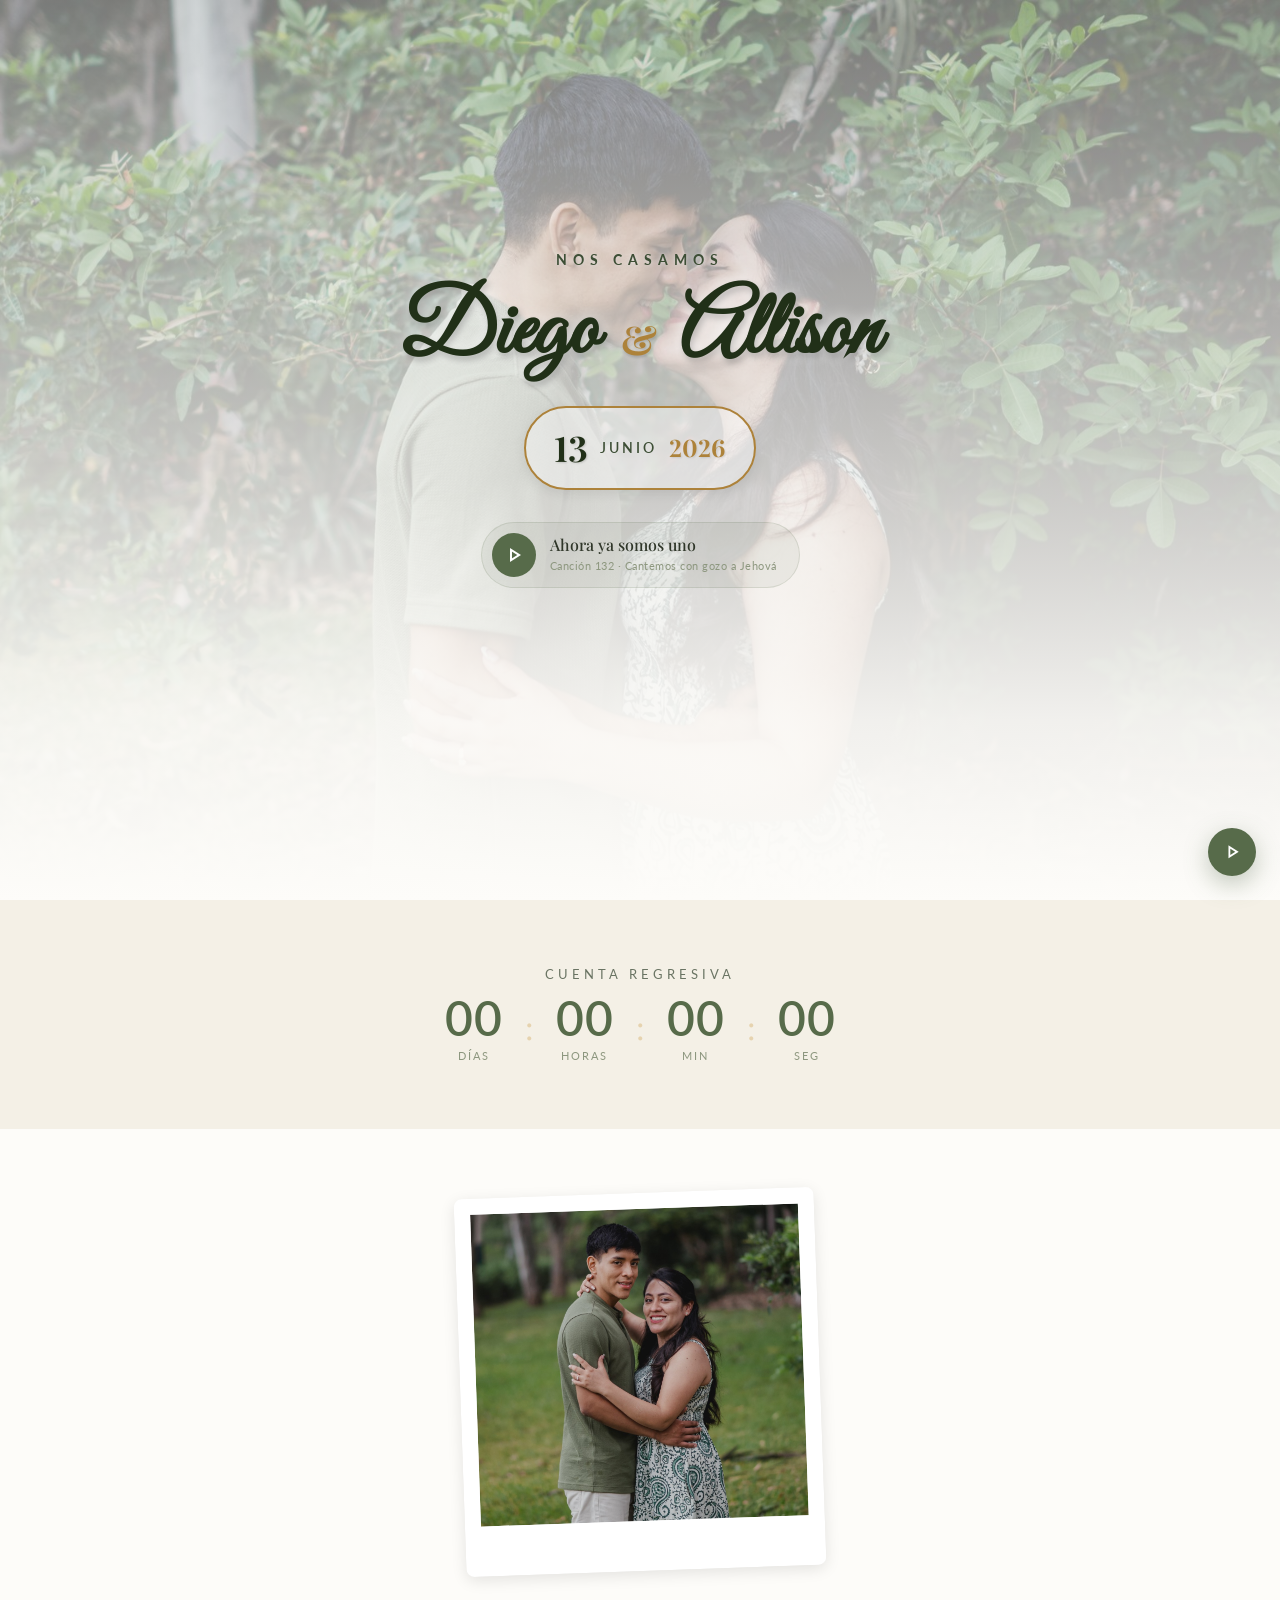
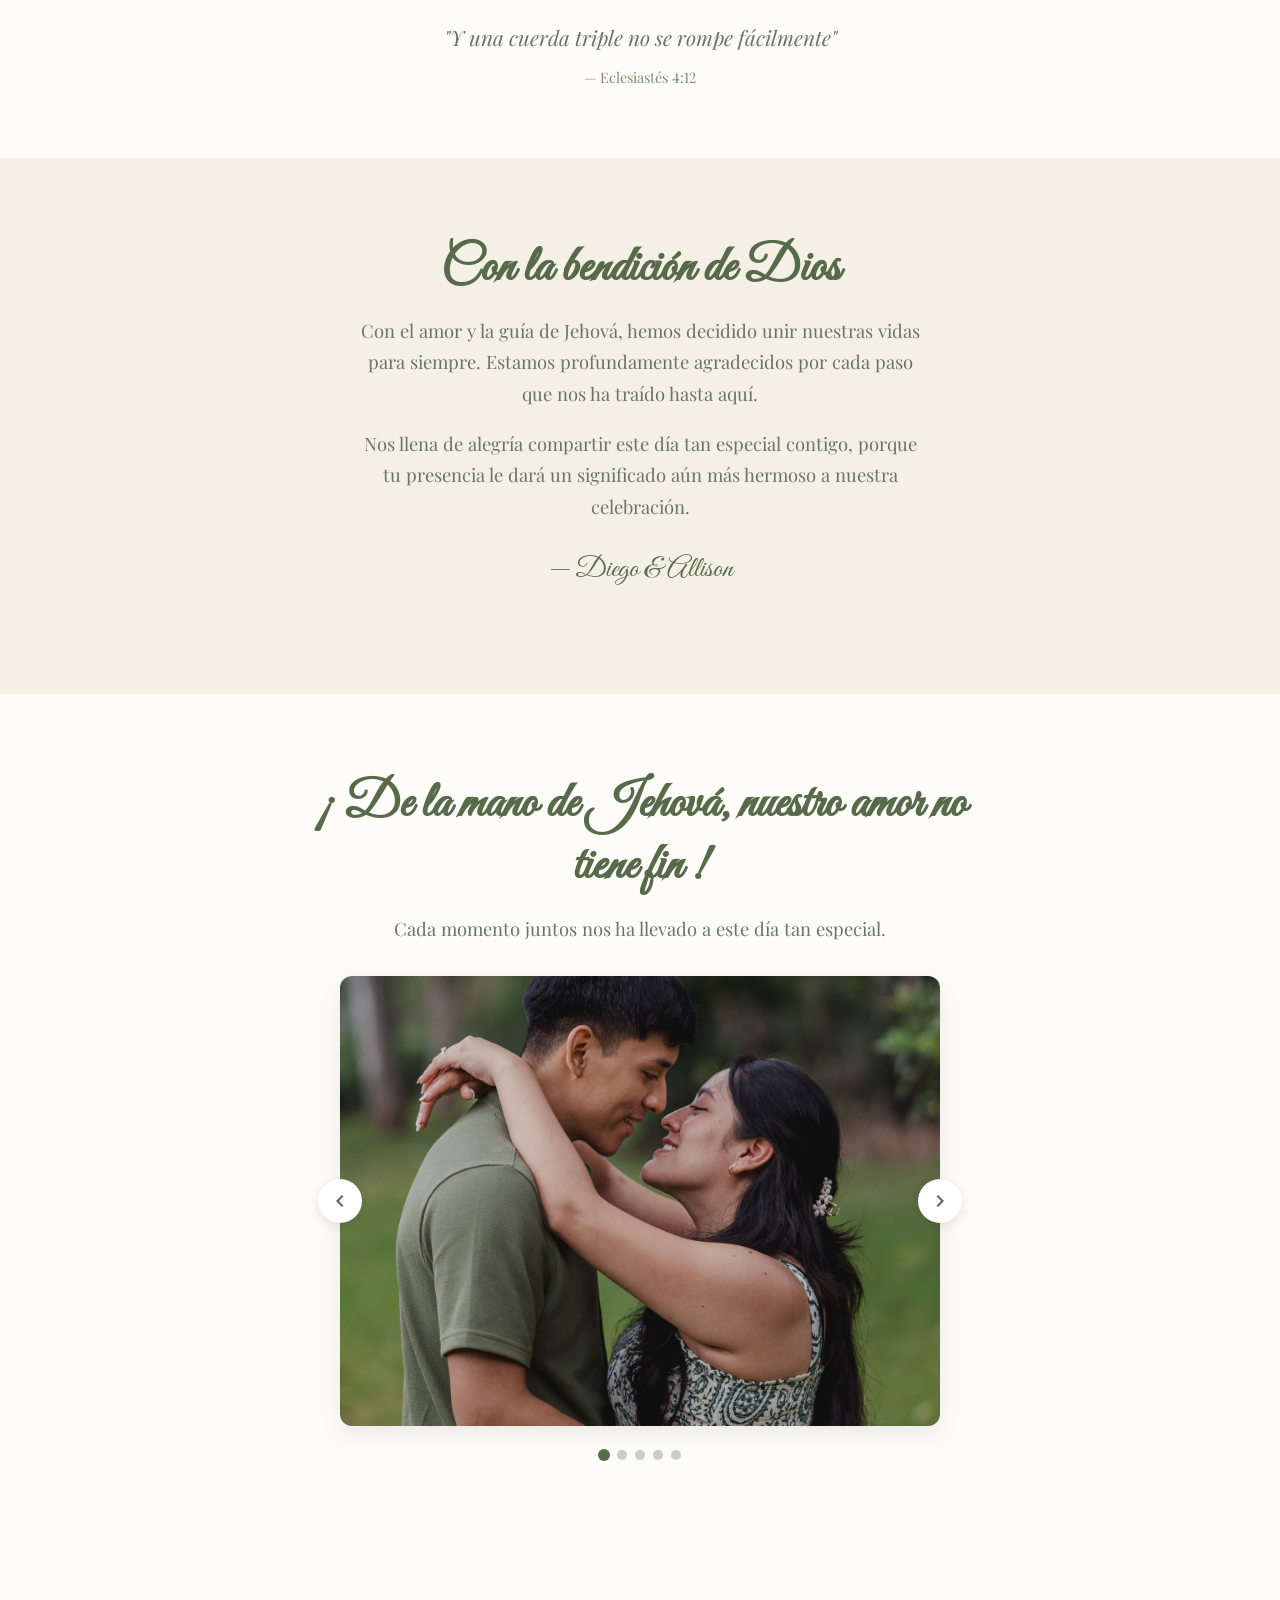
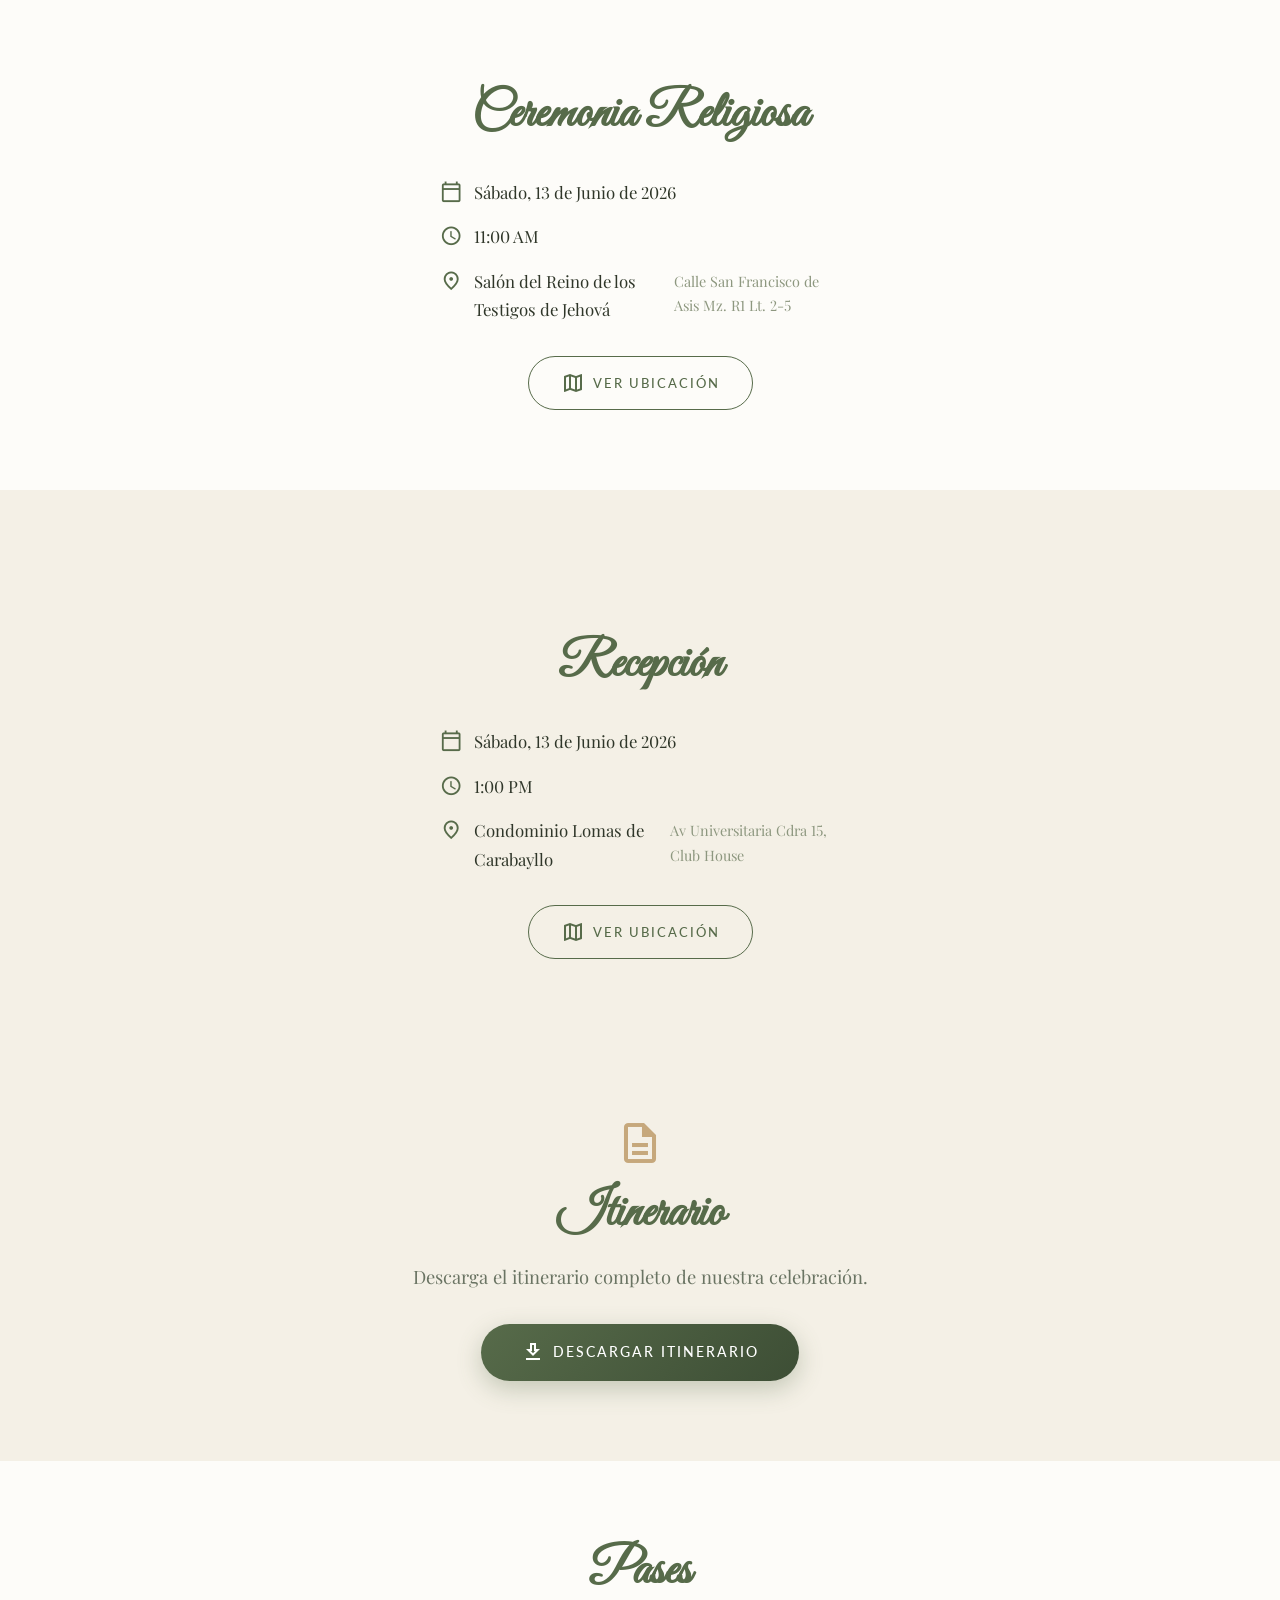
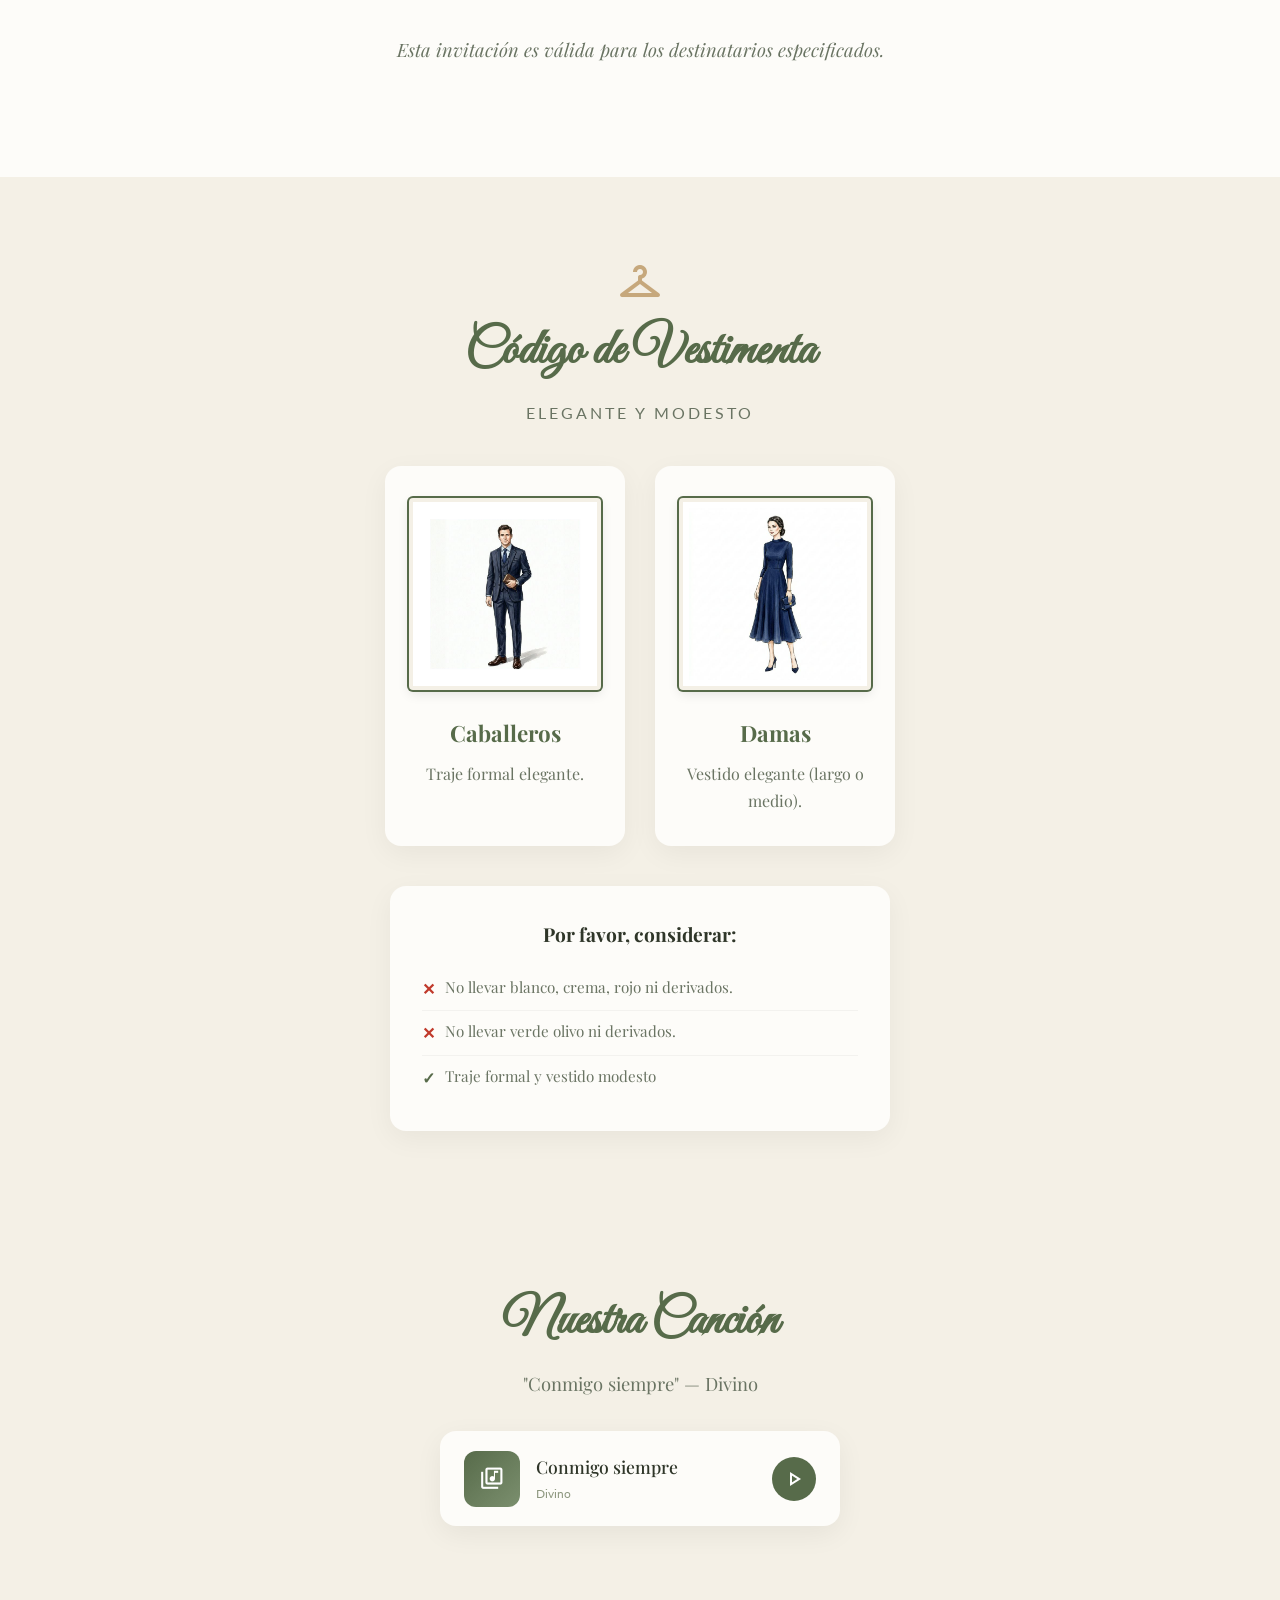
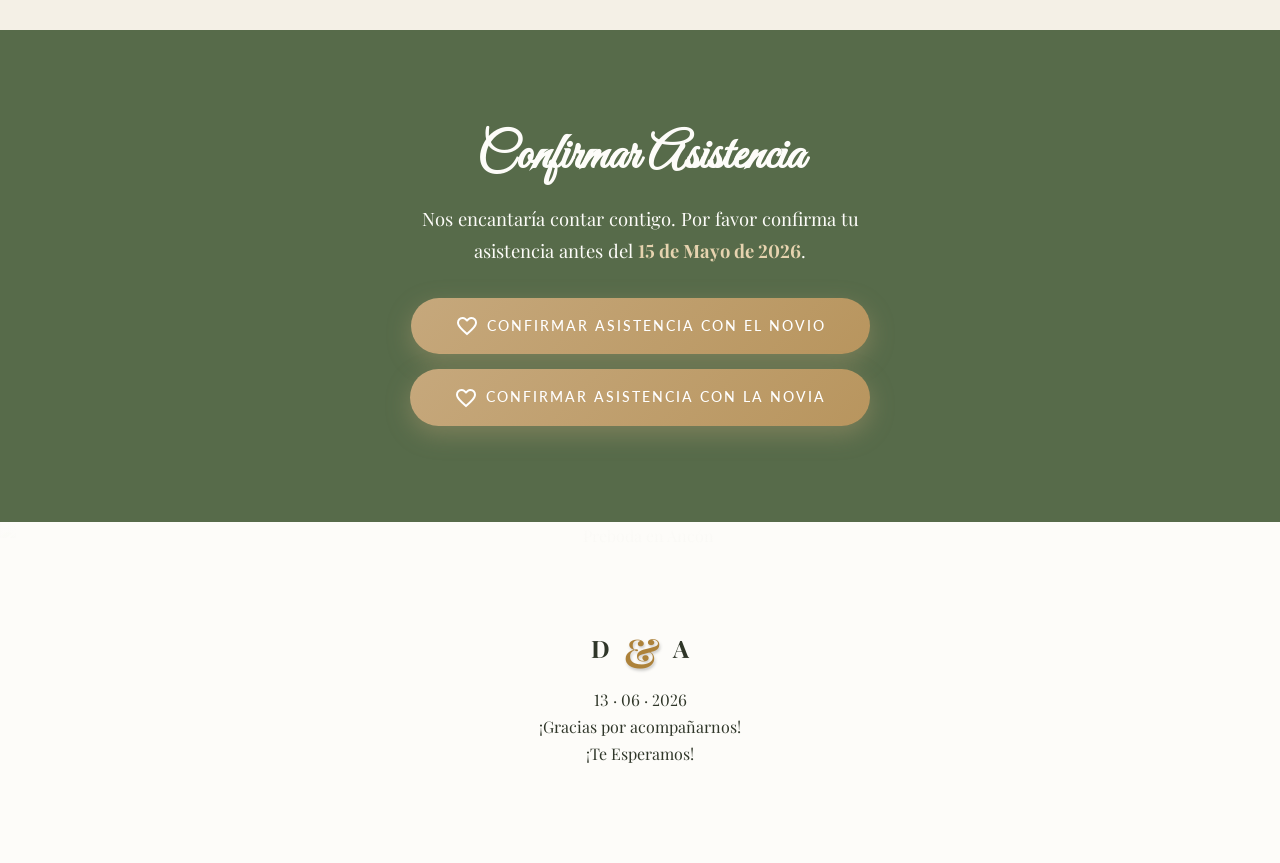
==== index.html @ 4cf60cb0 "Se corrige errores en el carrusel y en las fuentes" ====
<!DOCTYPE html>
<html lang="es">
<head>
    <meta charset="UTF-8">
    <meta name="viewport" content="width=device-width, initial-scale=1.0">
    <title>Diego & Allison — Nuestra Boda</title>
    <meta name="description" content="Te invitamos a celebrar nuestra boda — 13 de Junio de 2026">

    <!-- Google Fonts -->
    <link rel="preconnect" href="https://fonts.googleapis.com">
    <link rel="preconnect" href="https://fonts.gstatic.com" crossorigin>
    <link href="https://fonts.googleapis.com/css2?family=Cormorant+Garamond:ital,wght@0,300;0,400;0,500;0,600;1,400;1,500&family=Great+Vibes&family=Lato:wght@300;400;700&family=Montserrat:wght@300;400;500;600&family=Playfair+Display:ital,wght@0,400;0,700;1,400&display=swap" rel="stylesheet">
    <!-- Material Icons -->
    <link href="https://fonts.googleapis.com/icon?family=Material+Icons+Outlined" rel="stylesheet">

    <link rel="stylesheet" href="css/styles.css">
</head>
<body>

    <!-- Audio elements -->
    <audio id="hero-audio" loop preload="auto">
        <source src="assets/audio/cancion_jw.mp3" type="audio/mpeg">
    </audio>
    <audio id="our-song-audio" loop preload="auto">
        <source src="assets/audio/conmigo_siempre.mp3" type="audio/mpeg">
    </audio>

    <!-- Floating audio FAB (mobile-friendly fallback) -->
    <div id="audio-player" class="audio-fab" title="Reproducir canción">
        <span class="material-icons-outlined audio-icon" id="audio-icon">play_arrow</span>
    </div>

    <!-- ============================================
         HERO SECTION
         ============================================ -->
    <section id="hero" class="hero-section">
        <!-- Pre-wedding photo background -->
        <div class="hero-bg">
            <picture>
                <source media="(min-width: 1024px)" srcset="assets/images/laptop/foto-17.jpg">
                <source media="(min-width: 768px)" srcset="assets/images/tablet/foto-17.jpg">
                <img src="assets/images/mobile/foto-17.jpg" alt="Nos casamos - Portada" class="hero-bg-img">
            </picture>
            <div class="hero-bg-overlay"></div>
        </div>

        <div class="hero-content fade-in">
            <p class="pre-title">Nos casamos</p>
            <h1 class="couple-names">Diego <span class="amp">&amp;</span> Allison</h1>
            <div class="date-badge">
                <span class="day">13</span>
                <span class="month">Junio</span>
                <span class="year">2026</span>
            </div>

            <!-- Inline audio player in hero -->
            <div class="hero-audio-player fade-in">
                <button id="hero-play-btn" class="hero-play-btn" title="Reproducir canción">
                    <span class="material-icons-outlined" id="hero-play-icon">play_arrow</span>
                </button>
                <div class="hero-audio-info">
                    <p class="hero-audio-title">Ahora ya somos uno</p>
                    <p class="hero-audio-sub">Canción 132 · Cantemos con gozo a Jehová</p>
                </div>
            </div>
        </div>

        <div class="scroll-indicator fade-in">
            <span class="material-icons-outlined">expand_more</span>
        </div>
    </section>

    <!-- ============================================
         COUNTDOWN
         ============================================ -->
    <section id="timer" class="timer-section">
        <div class="container fade-in">
            <p class="section-subtitle">Cuenta regresiva</p>
            <div class="countdown-container">
                <div class="countdown-item">
                    <span id="days" class="time-value">00</span>
                    <span class="time-label">Días</span>
                </div>
                <div class="countdown-sep">:</div>
                <div class="countdown-item">
                    <span id="hours" class="time-value">00</span>
                    <span class="time-label">Horas</span>
                </div>
                <div class="countdown-sep">:</div>
                <div class="countdown-item">
                    <span id="minutes" class="time-value">00</span>
                    <span class="time-label">Min</span>
                </div>
                <div class="countdown-sep">:</div>
                <div class="countdown-item">
                    <span id="seconds" class="time-value">00</span>
                    <span class="time-label">Seg</span>
                </div>
            </div>
        </div>
    </section>

    <!-- ============================================
         COUPLE PHOTO COLLAGE / CUTOUT
         ============================================ -->
    <section id="couple" class="couple-section">
        <div class="container fade-in">
            <div class="couple-collage">
                <!-- Imagen principal responsiva con foto-37.jpg -->
                <picture>
                    <source media="(min-width: 1024px)" srcset="assets/images/laptop/foto-37.jpg">
                    <source media="(min-width: 768px)" srcset="assets/images/tablet/foto-37.jpg">
                    <img src="assets/images/mobile/foto-37.jpg" alt="Diego y Allison" class="couple-styled-img" style="width: 100%; height: auto; border-radius: 8px; box-shadow: 0 4px 15px rgba(0,0,0,0.1);">
                </picture>
            </div>
            <p class="couple-quote">"Y una cuerda triple no se rompe fácilmente"<br><small>— Eclesiastés 4:12</small></p>
        </div>
    </section>

    <!-- ============================================
         CON LA BENDICIÓN DE DIOS
         ============================================ -->
    <section id="blessing" class="blessing-section">
        <div class="container fade-in">
            <h2 class="section-title script-font">Con la bendición de Dios</h2>
            <div class="blessing-text">
                <p>
                    Con el amor y la guía de Jehová, hemos decidido unir nuestras vidas para siempre.
                    Estamos profundamente agradecidos por cada paso que nos ha traído hasta aquí.
                </p>
                <p>
                    Nos llena de alegría compartir este día tan especial contigo, porque tu presencia
                    le dará un significado aún más hermoso a nuestra celebración.
                </p>
                <p class="signature">— Diego & Allison</p>
            </div>
        </div>
    </section>

    <!-- ============================================
         GALERÍA DE FOTOS (CARRUSEL)
         ============================================ -->
    <section id="gallery" class="gallery-section">
        <div class="container">
            <h2 class="section-title script-font fade-in">¡ De la mano de Jehová, nuestro amor no tiene fin !</h2>
            <p class="section-text fade-in">Cada momento juntos nos ha llevado a este día tan especial.</p>
            
            <div class="carousel-wrapper fade-in">
                <button class="carousel-btn prev-btn" id="carousel-prev" title="Anterior">
                    <span class="material-icons-outlined">chevron_left</span>
                </button>
                
                <div class="carousel-viewport">
                    <div class="carousel-track" id="gallery-track">
                        <!-- Las fotos reales de preboda se colocarán aquí -->
                        <div class="carousel-slide current">
                            <picture>
                                <source media="(min-width: 1024px)" srcset="assets/images/laptop/foto-31.jpg">
                                <source media="(min-width: 768px)" srcset="assets/images/tablet/foto-31.jpg">
                                <img src="assets/images/mobile/foto-31.jpg" alt="Preboda 1" class="carousel-img">
                            </picture>
                        </div>
                        <div class="carousel-slide">
                            <picture>
                                <source media="(min-width: 1024px)" srcset="assets/images/laptop/foto-57.jpg">
                                <source media="(min-width: 768px)" srcset="assets/images/tablet/foto-57.jpg">
                                <img src="assets/images/mobile/foto-57.jpg" alt="Preboda 2" class="carousel-img">
                            </picture>
                        </div>
                        <div class="carousel-slide">
                            <picture>
                                <source media="(min-width: 1024px)" srcset="assets/images/laptop/foto-15.jpg">
                                <source media="(min-width: 768px)" srcset="assets/images/tablet/foto-15.jpg">
                                <img src="assets/images/mobile/foto-15.jpg" alt="Preboda 3" class="carousel-img">
                            </picture>
                        </div>
                         <div class="carousel-slide">
                            <picture>
                                <source media="(min-width: 1024px)" srcset="assets/images/laptop/foto-39.jpg">
                                <source media="(min-width: 768px)" srcset="assets/images/tablet/foto-39.jpg">
                                <img src="assets/images/mobile/foto-39.jpg" alt="Preboda 4" class="carousel-img">
                            </picture>
                        </div>
                        <div class="carousel-slide">
                            <picture>
                                <source media="(min-width: 1024px)" srcset="assets/images/laptop/foto-23.jpg">
                                <source media="(min-width: 768px)" srcset="assets/images/tablet/foto-23.jpg">
                                <img src="assets/images/mobile/foto-23.jpg" alt="Preboda 5" class="carousel-img">
                            </picture>
                        </div>
                    </div>
                </div>

                <button class="carousel-btn next-btn" id="carousel-next" title="Siguiente">
                    <span class="material-icons-outlined">chevron_right</span>
                </button>
            </div>
            
            <div class="carousel-indicators" id="carousel-indicators"></div>
        </div>
    </section>

    <!-- ============================================
         CEREMONIA RELIGIOSA
         ============================================ -->
    <section id="ceremony" class="event-section">
        <div class="container fade-in">
            <span class="material-icons-outlined event-icon">diamond</span>
            <h2 class="section-title script-font">Ceremonia Religiosa</h2>
            <div class="event-details-block">
                <div class="event-detail">
                    <span class="material-icons-outlined">calendar_today</span>
                    <p>Sábado, 13 de Junio de 2026</p>
                </div>
                <div class="event-detail">
                    <span class="material-icons-outlined">schedule</span>
                    <p>11:00 AM</p>
                </div>
                <div class="event-detail">
                    <span class="material-icons-outlined">place</span>
                    <p>Salón del Reino de los Testigos de Jehová</p>
                    <p class="sub-detail">Calle San Francisco de Asis Mz. R1 Lt. 2-5</p>
                </div>
            </div>
            <a href="https://maps.app.goo.gl/nxzBDpXD9XLeD5217" target="_blank" class="btn btn-outline">
                <span class="material-icons-outlined">map</span> Ver ubicación
            </a>
        </div>
    </section>

    <!-- ============================================
         RECEPCIÓN
         ============================================ -->
    <section id="reception" class="event-section alt-bg">
        <div class="container fade-in">
            <span class="material-icons-outlined event-icon">celebration</span>
            <h2 class="section-title script-font">Recepción</h2>
            <div class="event-details-block">
                <div class="event-detail">
                    <span class="material-icons-outlined">calendar_today</span>
                    <p>Sábado, 13 de Junio de 2026</p>
                </div>
                <div class="event-detail">
                    <span class="material-icons-outlined">schedule</span>
                    <p>1:00 PM</p>
                </div>
                <div class="event-detail">
                    <span class="material-icons-outlined">place</span>
                    <p>Condominio Lomas de Carabayllo</p>
                    <p class="sub-detail">Av Universitaria Cdra 15, Club House</p>
                </div>
            </div>
            <a href="https://maps.app.goo.gl/itmpKjtSQ4PJQYcu7" target="_blank" class="btn btn-outline">
                <span class="material-icons-outlined">map</span> Ver ubicación
            </a>
        </div>
    </section>

    <!-- ============================================
         ITINERARIO (Download Button)
         ============================================ -->
    <section id="itinerary" class="itinerary-section">
        <div class="container fade-in">
            <span class="material-icons-outlined event-icon">description</span>
            <h2 class="section-title script-font">Itinerario</h2>
            <p class="section-text">Descarga el itinerario completo de nuestra celebración.</p>
            <a href="assets/itinerario.pdf" download class="btn btn-download">
                <span class="material-icons-outlined">download</span> Descargar Itinerario
            </a>
        </div>
    </section>

    <!-- ============================================
         PASES (Cargados dinámicamente)
         ============================================ -->
    <section id="passes" class="passes-section">
        <div class="container fade-in">
            <h2 class="section-title script-font">Pases</h2>
            
            <div id="passes-content" style="display: none;">
                <p class="section-text guest-names-text" id="guest-names">Nuestros Invitados</p>
                <p class="section-text">Hemos reservado para ustedes:</p>
                
                <div class="passes-grid">
                    <div class="pass-card">
                        <div class="passes-badge">
                            <span class="passes-number" id="guest-count">1</span>
                        </div>
                        <p class="passes-note">Pases Personales</p>
                    </div>
                    <div class="pass-card" id="table-card">
                        <div class="passes-badge table-badge">
                            <span class="passes-number" id="guest-table">-</span>
                        </div>
                        <p class="passes-note">Mesa</p>
                    </div>
                </div>
            </div>
            
            <!-- Loading and Error States -->
            <div id="passes-loading" class="passes-status-msg">Cargando información de tu invitación...</div>
            <div id="passes-error" class="passes-status-msg" style="display: none;">No se pudo encontrar tu invitación. Por favor, verifica el enlace.</div>
            <div id="passes-empty" class="passes-status-msg" style="display: none;">
                <p class="section-text">Esta invitación es válida para los destinatarios especificados.</p>
            </div>
        </div>
    </section>

    <!-- ============================================
         CÓDIGO DE VESTIMENTA
         ============================================ -->
    <section id="dresscode" class="dresscode-section">
        <div class="container fade-in">
            <span class="material-icons-outlined event-icon">checkroom</span>
            <h2 class="section-title script-font">Código de Vestimenta</h2>
            <p class="dresscode-type">Elegante y Modesto</p>

            <div class="dresscode-gallery">
                <div class="dresscode-card">
                    <img src="assets/images/suit_miniature.png" alt="Traje formal masculino" class="framed-img">
                    <h4>Caballeros</h4>
                    <p>Traje formal elegante.</p>
                </div>
                <div class="dresscode-card">
                    <img src="assets/images/dress_miniature.png" alt="Vestido formal femenino" class="framed-img">
                    <h4>Damas</h4>
                    <p>Vestido elegante (largo o medio).</p>
                </div>
            </div>

            <div class="dresscode-rules">
                <h4>Por favor, considerar:</h4>
                <ul>
                    <li><span class="rule-no">✕</span> No llevar blanco, crema, rojo ni derivados.</li>
                    <li><span class="rule-no">✕</span> No llevar verde olivo ni derivados.</li>
                    <li><span class="rule-yes">✓</span> Traje formal y vestido modesto</li>
                </ul>
            </div>
        </div>
    </section>


    <!-- ============================================
         CANCIÓN: Conmigo siempre
         ============================================ -->
    <section id="our-song" class="our-song-section">
        <div class="container fade-in">
            <h2 class="section-title script-font">Nuestra Canción</h2>
            <p class="section-text">"Conmigo siempre" — Divino</p>
            <div class="song-player-card">
                <div class="song-art">
                    <span class="material-icons-outlined">library_music</span>
                </div>
                <div class="song-info">
                    <p class="song-title">Conmigo siempre</p>
                    <p class="song-artist">Divino</p>
                </div>
                <button id="song-play-btn" class="song-play-btn" title="Reproducir">
                    <span class="material-icons-outlined" id="song-play-icon">play_arrow</span>
                </button>
            </div>
        </div>
    </section>

    <!-- ============================================
         CONFIRMAR ASISTENCIA (RSVP)
         ============================================ -->
    <section id="rsvp" class="rsvp-section">
        <div class="container fade-in">
            <h2 class="section-title script-font rsvp-title">Confirmar Asistencia</h2>
            <p class="section-text rsvp-text">
                Nos encantaría contar contigo. Por favor confirma tu asistencia antes del
                <strong>15 de Mayo de 2026</strong>.
            </p>
            <div class="rsvp-buttons" style="display: flex; gap: 15px; justify-content: center; flex-wrap: wrap; margin-top: 20px;">
                 <a href="https://wa.me/51959942625?text=Hola,%20confirmo%20mi%20asistencia%20a%20la%20boda,%20ser%C3%A1%20un%20d%C3%ADa%20especial%20%F0%9F%8E%89%F0%9F%92%9A" target="_blank" class="btn btn-rsvp">
                    <span class="material-icons-outlined">favorite_border</span> Confirmar asistencia con el Novio
                </a>
                <a href="https://wa.me/51933252815?text=Hola,%20confirmo%20mi%20asistencia%20a%20la%20boda%20con%20mucha%20alegr%C3%ADa%20%F0%9F%92%8D%E2%9C%A8" target="_blank" class="btn btn-rsvp">
                    <span class="material-icons-outlined">favorite_border</span> Confirmar asistencia con la Novia
                </a>
            </div>
        </div>
    </section>

    <!-- ============================================
         FOOTER
         ============================================ -->
    <footer class="site-footer">
        <!-- Pre-wedding photo background -->
        <div class="footer-bg">
            <img src="assets/images/hero_prewedding.png" alt="Preboda en Ancón" class="footer-bg-img">
            <div class="footer-bg-overlay"></div>
        </div>
        <div class="footer-content">
            <h2 class="footer-names">D <span class="amp">&amp;</span> A</h2>
            <p class="footer-date">13 · 06 · 2026</p>
            <p class="footer-thankyou">¡Gracias por acompañarnos!</p>
            <p class="footer-esperamos">¡Te Esperamos!</p>
        </div>
    </footer>

    <script src="js/script.js"></script>
</body>
</html>
---- css/styles.css ----
/* =========================================
   CSS VARIABLES
   ========================================= */
:root {
    /* Colors */
    --olive: #576b4a;
    --olive-light: #7b8f6e;
    --olive-dark: #3d4e35;
    --beige: #f4f0e6;
    --offwhite: #fdfcf9;
    --gold: #c6a87c;
    --gold-light: #e6d3af;
    --text-dark: #2f3629;
    --text-mid: #6a7463;
    --text-light: #8d977f;

    /* Fonts */
    --font-serif: 'Playfair Display', 'Cormorant Garamond', Georgia, serif;
    --font-script: 'Great Vibes', cursive;
    --font-sans: 'Lato', 'Montserrat', 'Segoe UI', sans-serif;

    /* Transitions */
    --ease-slow: 0.9s cubic-bezier(.25,.46,.45,.94);
    --ease-medium: 0.4s ease;
}

/* =========================================
   RESET & BASE
   ========================================= */
*, *::before, *::after {
    margin: 0;
    padding: 0;
    box-sizing: border-box;
}

html {
    scroll-behavior: smooth;
}

body {
    font-family: var(--font-serif);
    background: var(--offwhite);
    color: var(--text-dark);
    line-height: 1.7;
    overflow-x: hidden;
    -webkit-font-smoothing: antialiased;
    /* Prevent old-style (roman-looking) figures from Cormorant Garamond */
    font-feature-settings: 'lnum' 1, 'onum' 0;
    font-variant-numeric: lining-nums;
}

img {
    max-width: 100%;
    height: auto;
    display: block;
}

a {
    text-decoration: none;
    color: inherit;
}

/* =========================================
   UTILITY
   ========================================= */
.container {
    max-width: 720px;
    margin: 0 auto;
    padding: 0 24px;
    position: relative;
    z-index: 2;
    text-align: center;
}

.script-font {
    font-family: var(--font-script);
}

/* =========================================
   SECTION TITLES
   ========================================= */
.section-title {
    font-size: 2.8rem;
    color: var(--olive);
    margin-bottom: 1rem;
    line-height: 1.2;
}

.section-title.script-font {
    font-size: 3.2rem;
}

.section-subtitle {
    font-family: var(--font-sans);
    font-size: 0.8rem;
    letter-spacing: 4px;
    text-transform: uppercase;
    color: var(--text-mid);
    margin-bottom: 0.5rem;
}

.section-text {
    font-size: 1.15rem;
    color: var(--text-mid);
    max-width: 520px;
    margin: 0 auto 2rem;
}

/* =========================================
   BUTTONS
   ========================================= */
.btn {
    display: inline-flex;
    align-items: center;
    justify-content: center;
    gap: 8px;
    padding: 14px 32px;
    font-family: var(--font-sans);
    font-size: 0.82rem;
    font-weight: 500;
    text-transform: uppercase;
    letter-spacing: 2px;
    border-radius: 50px;
    cursor: pointer;
    transition: var(--ease-medium);
    border: none;
    outline: none;
}

.btn-outline {
    border: 1.5px solid var(--olive);
    color: var(--olive);
    background: transparent;
}

.btn-outline:hover {
    background: var(--olive);
    color: #fff;
}

.btn-download {
    background: linear-gradient(135deg, var(--olive), var(--olive-dark));
    color: #fff;
    font-size: 0.9rem;
    padding: 16px 40px;
    box-shadow: 0 8px 24px rgba(87, 107, 74, 0.3);
}

.btn-download:hover {
    transform: translateY(-2px);
    box-shadow: 0 12px 32px rgba(87, 107, 74, 0.4);
}

.btn-rsvp {
    background: linear-gradient(135deg, var(--gold), #b8955e);
    color: #fff;
    font-size: 0.9rem;
    padding: 16px 44px;
    box-shadow: 0 8px 24px rgba(198, 168, 124, 0.35);
}

.btn-rsvp:hover {
    transform: translateY(-2px);
    box-shadow: 0 12px 32px rgba(198, 168, 124, 0.5);
}

/* =========================================
   SECTIONS
   ========================================= */
section {
    padding: 5rem 0;
    position: relative;
    overflow: hidden;
}

.alt-bg {
    background: var(--beige);
}

/* =========================================
   HERO SECTION
   ========================================= */
.hero-section {
    min-height: 100vh;
    display: flex;
    flex-direction: column;
    justify-content: center;
    align-items: center;
    background: var(--offwhite);
    padding: 2rem 1rem;
    text-align: center;
    position: relative;
}

/* Pre-wedding photo background (Hero) */
.hero-bg {
    position: absolute;
    top: 0;
    left: 0;
    width: 100%;
    height: 100%;
    z-index: 1;
    overflow: hidden;
}

.hero-bg-img {
    width: 100%;
    height: 100%;
    object-fit: cover;
    object-position: center center;
    display: block;
}

/* Ensure picture wrappers fill their containers to avoid intrinsic size blowing out layouts */
picture {
    display: block;
    width: 100%;
    height: 100%;
}

.hero-bg-overlay {
    position: absolute;
    top: 0;
    left: 0;
    width: 100%;
    height: 100%;
    /* Gradient fade so text at bottom is highly legible. Slightly darker near top to contrast olive text */
    background: linear-gradient(to bottom, rgba(253, 252, 249, 0.45) 0%, rgba(253, 252, 249, 0.95) 80%, rgba(253, 252, 249, 1) 100%);
}

.hero-content {
    position: relative;
    z-index: 2;
    display: flex;
    flex-direction: column;
    align-items: center;
}

/* Hero inline audio player */
.hero-audio-player {
    display: flex;
    align-items: center;
    gap: 14px;
    margin-top: 2rem;
    background: rgba(87,107,74,0.07);
    padding: 10px 22px 10px 10px;
    border-radius: 50px;
    border: 1px solid rgba(87,107,74,0.15);
}

.hero-play-btn {
    width: 44px;
    height: 44px;
    border-radius: 50%;
    border: none;
    background: var(--olive);
    color: #fff;
    cursor: pointer;
    display: flex;
    align-items: center;
    justify-content: center;
    transition: var(--ease-medium);
    flex-shrink: 0;
}

.hero-play-btn:hover {
    background: var(--olive-dark);
    transform: scale(1.08);
}

.hero-play-btn.playing {
    background: var(--gold);
}

.hero-audio-info {
    text-align: left;
}

.hero-audio-title {
    font-family: var(--font-serif);
    font-size: 1rem;
    font-weight: 500;
    color: var(--text-dark);
    margin: 0;
    line-height: 1.3;
}

.hero-audio-sub {
    font-family: var(--font-sans);
    font-size: 0.7rem;
    color: var(--text-light);
    margin: 0;
    letter-spacing: 0.5px;
}

.pre-title {
    font-family: var(--font-sans);
    font-size: 0.85rem;
    font-weight: 700;
    letter-spacing: 6px;
    text-transform: uppercase;
    color: var(--olive-dark);
    margin-bottom: 0.8rem;
    text-shadow: 0 1px 4px rgba(255,255,255,0.8), 0 2px 4px rgba(0,0,0,0.15);
}

.couple-names {
    font-family: var(--font-script);
    font-size: 5.5rem;
    font-weight: 700; /* Más fuerte */
    color: #213018; /* Verde olivo mucho más intenso/profundo */
    line-height: 1.1;
    margin-bottom: 1.5rem;
    /* Doble sombra: una luz blanca para despegar del fondo y una sombra oscura para el contraste rudo */
    text-shadow: 0 0 16px rgba(255,255,255,0.8), 2px 4px 6px rgba(0,0,0,0.3);
}

.amp {
    font-family: var(--font-serif);
    font-size: 2.5rem;
    font-weight: 700;
    color: #ad823a; /* Dorado más oscurecido para no perderse en luz */
    display: inline-block;
    margin: 0 8px;
    vertical-align: middle;
    text-shadow: 0 0 10px rgba(255,255,255,0.6), 1px 2px 3px rgba(0,0,0,0.25);
}

.date-badge {
    display: flex;
    align-items: center;
    gap: 12px;
    border: 2px solid #ad823a; /* Borde dorado consistente */
    padding: 10px 28px;
    border-radius: 50px;
    background: rgba(255,255,255,0.4);
    box-shadow: 0 4px 12px rgba(0,0,0,0.08);
}

.date-badge .day {
    font-family: var(--font-serif);
    font-size: 2.2rem;
    font-weight: 700;
    color: #213018; /* Verde intenso */
    text-shadow: 1px 1px 2px rgba(0,0,0,0.15);
}

.date-badge .month {
    font-family: var(--font-sans);
    font-size: 0.9rem;
    font-weight: 600;
    text-transform: uppercase;
    letter-spacing: 3px;
    color: var(--olive-dark);
}

.date-badge .year {
    font-family: var(--font-serif);
    font-size: 1.5rem;
    font-weight: 700;
    color: #ad823a; /* Dorado intenso */
    text-shadow: 1px 1px 2px rgba(0,0,0,0.1);
}

.scroll-indicator {
    margin-top: 2rem;
    animation: bounce 2s infinite;
    color: var(--gold);
    opacity: 0.6;
}

@keyframes bounce {
    0%, 20%, 50%, 80%, 100% { transform: translateY(0); }
    40% { transform: translateY(-12px); }
    60% { transform: translateY(-6px); }
}

/* =========================================
   COUNTDOWN SECTION
   ========================================= */
.timer-section {
    background: var(--beige);
    padding: 4rem 0;
}

.countdown-container {
    display: flex;
    justify-content: center;
    align-items: center;
    gap: 1rem;
    flex-wrap: wrap;
}

.countdown-item {
    display: flex;
    flex-direction: column;
    align-items: center;
    min-width: 70px;
}

.time-value {
    font-size: 3rem;
    font-weight: 600;
    color: var(--olive);
    line-height: 1;
    font-family: var(--font-sans);
    font-feature-settings: 'lnum' 1;
    font-variant-numeric: lining-nums;
    letter-spacing: 1px;
}

.time-label {
    font-family: var(--font-sans);
    font-size: 0.7rem;
    text-transform: uppercase;
    letter-spacing: 2px;
    color: var(--text-light);
    margin-top: 4px;
}

.countdown-sep {
    font-size: 2rem;
    color: var(--gold-light);
    align-self: flex-start;
    margin-top: 6px;
}

/* =========================================
   COUPLE SECTION (COLLAGE)
   ========================================= */
.couple-section {
    background: var(--offwhite);
    padding: 4rem 0;
}

.couple-collage {
    max-width: 380px;
    margin: 0 auto 3rem;
    position: relative;
    padding: 0 10px;
}

.couple-styled-img {
    width: 100%;
    aspect-ratio: 1 / 1.05; /* Casi cuadrado, forma clásica de polaroid/retrato */
    object-fit: cover;
    object-position: center 25%; /* Enfoca hacia arriba para que los rostros jamás se corten */
    background: #fff;
    padding: 16px 16px 50px 16px; /* Borde estilo foto instantánea elegante */
    border-radius: 4px; /* Esquinas de papel reales */
    box-shadow: 0 20px 40px rgba(0,0,0,0.08), 0 1px 3px rgba(0,0,0,0.04);
    display: block;
    transition: all 0.5s cubic-bezier(0.25, 0.8, 0.25, 1);
    transform: rotate(-2deg); /* Ligera inclinación natural */
}

.couple-styled-img:hover {
    transform: rotate(0deg) scale(1.03) translateY(-5px);
    box-shadow: 0 30px 60px rgba(0,0,0,0.12), 0 2px 5px rgba(0,0,0,0.06);
}

.couple-quote {
    font-size: 1.3rem;
    font-style: italic;
    color: var(--text-mid);
    line-height: 1.8;
}

.couple-quote small {
    font-size: 0.9rem;
    color: var(--olive-light);
    font-style: normal;
}

/* =========================================
   BLESSING SECTION
   ========================================= */
.blessing-section {
    background: var(--beige);
    padding: 5rem 0;
}

.blessing-text {
    max-width: 560px;
    margin: 0 auto;
}

.blessing-text p {
    font-size: 1.15rem;
    color: var(--text-mid);
    margin-bottom: 1.2rem;
}

.blessing-text .signature {
    font-family: var(--font-script);
    font-size: 1.8rem;
    color: var(--olive);
    margin-top: 1.5rem;
}

/* =========================================
   GALERÍA (CARRUSEL)
   ========================================= */
.gallery-section {
    background: var(--offwhite);
}

.carousel-wrapper {
    position: relative;
    max-width: 600px;
    margin: 2rem auto 0;
    display: flex;
    align-items: center;
}

.carousel-viewport {
    overflow: hidden;
    border-radius: 12px;
    box-shadow: 0 8px 24px rgba(0,0,0,0.08);
    flex: 1;
}

.carousel-track {
    display: flex;
    transition: transform 0.5s ease-in-out;
    width: 100%;
    max-width: 100%;
    flex-shrink: 0;
}

.carousel-slide {
    min-width: 100%;
    max-width: 100%; /* Force slide to viewport width */
    flex-shrink: 0;
}

.carousel-slide img, .carousel-img {
    width: 100%;
    height: 450px;
    object-fit: cover;
    display: block;
}

.carousel-btn {
    background: #fff;
    color: var(--olive);
    border: none;
    border-radius: 50%;
    width: 44px;
    height: 44px;
    display: flex;
    align-items: center;
    justify-content: center;
    cursor: pointer;
    box-shadow: 0 4px 12px rgba(0,0,0,0.1);
    position: absolute;
    z-index: 10;
    transition: var(--ease-medium);
}

.carousel-btn:hover {
    background: var(--olive);
    color: #fff;
}

.carousel-btn.prev-btn {
    left: -22px;
}

.carousel-btn.next-btn {
    right: -22px;
}

/* Mobile adjust for carousel buttons so they aren't hidden */
@media (max-width: 640px) {
    .carousel-btn.prev-btn { left: 4px; }
    .carousel-btn.next-btn { right: 4px; }
}

.carousel-indicators {
    display: flex;
    justify-content: center;
    gap: 8px;
    margin-top: 1.5rem;
}

.indicator-dot {
    width: 10px;
    height: 10px;
    border-radius: 50%;
    background: var(--olive-light);
    opacity: 0.4;
    cursor: pointer;
    transition: var(--ease-medium);
}

.indicator-dot.active {
    opacity: 1;
    background: var(--olive);
    transform: scale(1.2);
}

/* =========================================
   EVENT SECTIONS (Ceremony / Reception)
   ========================================= */
.event-section {
    background: var(--offwhite);
    padding: 5rem 0;
}

.event-section.alt-bg {
    background: var(--beige);
}

.event-icon {
    font-size: 3rem;
    color: var(--gold);
    margin-bottom: 1rem;
    display: block;
}

.event-details-block {
    display: flex;
    flex-direction: column;
    gap: 1rem;
    margin: 2rem auto;
    max-width: 400px;
}

.event-detail {
    display: flex;
    align-items: flex-start;
    gap: 12px;
    text-align: left;
}

.event-detail .material-icons-outlined {
    color: var(--olive);
    font-size: 1.4rem;
    margin-top: 3px;
}

.event-detail p {
    font-size: 1.05rem;
    color: var(--text-dark);
    margin: 0;
}

.event-detail .sub-detail {
    font-size: 0.9rem;
    color: var(--text-light);
    margin-top: 2px;
}

/* =========================================
   ITINERARY SECTION
   ========================================= */
.itinerary-section {
    background: var(--beige);
    padding: 5rem 0;
}

/* =========================================
   PASSES SECTION
   ========================================= */
.passes-section {
    background: var(--offwhite);
    padding: 5rem 0;
}

.passes-grid {
    display: flex;
    justify-content: center;
    gap: 3rem;
    margin: 2rem auto;
    flex-wrap: wrap;
}

.pass-card {
    text-align: center;
}

.guest-names-text {
    font-family: var(--font-serif);
    font-size: 1.6rem;
    color: var(--olive);
    font-weight: 600;
    margin: 1rem auto;
}

.passes-status-msg {
    margin-top: 2rem;
    font-style: italic;
    color: var(--text-light);
}

.passes-badge {
    width: 120px;
    height: 120px;
    border-radius: 50%;
    border: 3px solid var(--gold);
    display: flex;
    align-items: center;
    justify-content: center;
    margin: 0 auto 1.5rem;
    background: linear-gradient(135deg, rgba(198,168,124,0.08), rgba(198,168,124,0.02));
}

.passes-badge.table-badge {
    border-color: var(--olive);
    background: linear-gradient(135deg, rgba(87,107,74,0.08), rgba(87,107,74,0.02));
}

.passes-badge.table-badge .passes-number {
    color: var(--olive-dark);
}

.passes-number {
    font-family: var(--font-sans);
    font-size: 4rem;
    font-weight: 700;
    color: var(--olive);
    line-height: 1;
    font-feature-settings: 'lnum' 1;
    font-variant-numeric: lining-nums;
    letter-spacing: 1px;
}

.passes-note {
    font-family: var(--font-sans);
    font-size: 0.85rem;
    text-transform: uppercase;
    letter-spacing: 3px;
    color: var(--text-mid);
}

/* =========================================
   DRESS CODE SECTION
   ========================================= */
.dresscode-section {
    background: var(--beige);
    padding: 5rem 0;
}

.dresscode-type {
    font-family: var(--font-sans);
    font-size: 1rem;
    text-transform: uppercase;
    letter-spacing: 3px;
    color: var(--text-mid);
    margin-bottom: 2.5rem;
}

.dresscode-gallery {
    display: flex;
    justify-content: center;
    gap: 30px;
    flex-wrap: wrap;
    margin-bottom: 2.5rem;
}

.dresscode-card {
    background: var(--offwhite);
    padding: 2rem 1.5rem;
    border-radius: 16px;
    box-shadow: 0 8px 28px rgba(0,0,0,0.05);
    max-width: 240px;
    width: 100%;
    text-align: center;
}

.dresscode-card img {
    width: 100%;
    max-height: 200px;
    object-fit: contain;
    margin: 0 auto 1.5rem;
}

.framed-img {
    border: 4px solid var(--beige);
    border-radius: 4px !important;
    box-shadow: 0 0 0 2px var(--olive), 0 4px 12px rgba(0,0,0,0.1);
    padding: 6px;
    background: #fff;
}

.dresscode-card h4 {
    font-family: var(--font-serif);
    font-size: 1.4rem;
    color: var(--olive);
    margin-bottom: 0.5rem;
}

.dresscode-card p {
    font-size: 1rem;
    color: var(--text-mid);
}

.dresscode-rules {
    background: var(--offwhite);
    max-width: 500px;
    margin: 0 auto;
    padding: 2rem;
    border-radius: 16px;
    box-shadow: 0 8px 28px rgba(0,0,0,0.05);
    text-align: left;
}

.dresscode-rules h4 {
    font-family: var(--font-serif);
    font-size: 1.2rem;
    color: var(--text-dark);
    margin-bottom: 1rem;
    text-align: center;
}

.dresscode-rules ul {
    list-style: none;
    padding: 0;
}

.dresscode-rules li {
    font-size: 0.95rem;
    color: var(--text-mid);
    padding: 8px 0;
    border-bottom: 1px solid rgba(0,0,0,0.04);
    display: flex;
    align-items: flex-start;
    gap: 10px;
}

.dresscode-rules li:last-child {
    border-bottom: none;
}

.rule-no {
    color: #c0392b;
    font-weight: 600;
    font-size: 1rem;
}

.rule-yes {
    color: var(--olive);
    font-weight: 600;
    font-size: 1rem;
}

/* =========================================
   SONGS SECTION
   ========================================= */
.songs-section {
    background: var(--offwhite);
    padding: 5rem 0;
}

.song-hint {
    font-size: 0.9rem;
    color: var(--text-light);
    font-style: italic;
    margin-bottom: 1.5rem;
}

/* =========================================
   OUR SONG SECTION
   ========================================= */
.our-song-section {
    background: var(--beige);
    padding: 5rem 0;
}

.song-player-card {
    display: flex;
    align-items: center;
    gap: 16px;
    background: var(--offwhite);
    padding: 1.2rem 1.5rem;
    border-radius: 16px;
    box-shadow: 0 8px 28px rgba(0,0,0,0.06);
    max-width: 400px;
    margin: 0 auto 1.5rem;
}

.song-art {
    width: 56px;
    height: 56px;
    border-radius: 12px;
    background: linear-gradient(135deg, var(--olive), var(--olive-light));
    display: flex;
    align-items: center;
    justify-content: center;
    flex-shrink: 0;
}

.song-art .material-icons-outlined {
    color: #fff;
    font-size: 1.6rem;
}

.song-info {
    flex: 1;
    text-align: left;
}

.song-title {
    font-family: var(--font-serif);
    font-size: 1.1rem;
    font-weight: 500;
    color: var(--text-dark);
    margin: 0;
}

.song-artist {
    font-family: var(--font-sans);
    font-size: 0.75rem;
    color: var(--text-light);
    margin: 2px 0 0;
}

.song-play-btn {
    width: 44px;
    height: 44px;
    border-radius: 50%;
    border: none;
    background: var(--olive);
    color: #fff;
    cursor: pointer;
    display: flex;
    align-items: center;
    justify-content: center;
    transition: var(--ease-medium);
    flex-shrink: 0;
}

.song-play-btn:hover {
    background: var(--olive-dark);
    transform: scale(1.08);
}

.song-source {
    margin-top: 0.5rem;
}

.song-source a {
    font-family: var(--font-sans);
    font-size: 0.8rem;
    color: var(--olive);
    display: inline-flex;
    align-items: center;
    gap: 4px;
    transition: var(--ease-medium);
}

.song-source a:hover {
    color: var(--olive-dark);
}

.link-icon {
    font-size: 0.9rem !important;
}

/* =========================================
   RSVP SECTION
   ========================================= */
.rsvp-section {
    background: var(--olive);
    padding: 6rem 0;
}

.rsvp-title,
.rsvp-text {
    color: var(--offwhite) !important;
}

.rsvp-text strong {
    color: var(--gold-light);
}

/* =========================================
   FOOTER
   ========================================= */
.site-footer {
    background: var(--offwhite);
    color: var(--text-dark);
    padding: 6rem 0;
    text-align: center;
    position: relative;
    overflow: hidden;
}

/* Pre-wedding photo background (Footer) */
.footer-bg {
    position: absolute;
    top: 0;
    left: 0;
    width: 100%;
    height: 100%;
    z-index: 1;
    overflow: hidden;
}

.footer-bg-img {
    width: 100%;
    height: 100%;
    object-fit: cover;
    object-position: center bottom;
    display: block;
}

.footer-bg-overlay {
    position: absolute;
    top: 0;
    left: 0;
    width: 100%;
    height: 100%;
    /* Gradient fade so top blends into previous section and text is legible */
    background: linear-gradient(to top, rgba(253, 252, 249, 0.4) 0%, rgba(253, 252, 249, 0.95) 80%, rgba(253, 252, 249, 1) 100%);
}

.footer-content {
    position: relative;
    z-index: 2;
}

/* =========================================
   FLOATING AUDIO FAB (icon only)
   ========================================= */
.audio-fab {
    position: fixed;
    bottom: 24px;
    right: 24px;
    width: 48px;
    height: 48px;
    background: var(--olive);
    color: #fff;
    border-radius: 50%;
    display: flex;
    align-items: center;
    justify-content: center;
    cursor: pointer;
    box-shadow: 0 8px 24px rgba(87,107,74,0.35);
    z-index: 1000;
    transition: var(--ease-medium);
    user-select: none;
}

.audio-fab:hover {
    background: var(--olive-dark);
    transform: translateY(-2px);
}

.audio-fab.playing {
    background: var(--gold);
}

.audio-fab.playing:hover {
    background: #b8955e;
}

.audio-icon {
    font-size: 1.4rem;
}

/* =========================================
   FADE-IN ANIMATIONS
   ========================================= */
.fade-in {
    opacity: 0;
    transform: translateY(28px);
    transition: opacity var(--ease-slow), transform var(--ease-slow);
}

.fade-in.visible {
    opacity: 1;
    transform: translateY(0);
}

/* Staggered delays for grid items */
.photo-item:nth-child(1) { transition-delay: 0.05s; }
.photo-item:nth-child(2) { transition-delay: 0.2s; }
.photo-item:nth-child(3) { transition-delay: 0.35s; }

/* =========================================
   RESPONSIVE
   ========================================= */
@media (max-width: 768px) {
    .couple-names {
        font-size: 4rem;
    }
    .amp {
        font-size: 2rem;
    }
    .section-title.script-font {
        font-size: 2.5rem;
    }
    .time-value {
        font-size: 2.2rem;
    }
    .photo-grid {
        grid-template-columns: 1fr;
    }
    .photo-tall {
        grid-row: span 1;
    }
    .dresscode-gallery {
        flex-direction: column;
        align-items: center;
    }
    .hero-audio-player {
        padding: 8px 16px 8px 8px;
    }
}

@media (max-width: 480px) {
    .couple-names {
        font-size: 3.2rem;
    }
    section {
        padding: 3.5rem 0;
    }
    .countdown-sep {
        display: none;
    }
    .countdown-container {
        gap: 0.6rem;
    }
    .song-player-card {
        flex-direction: column;
        text-align: center;
    }
    .song-info {
        text-align: center;
    }
    .hero-audio-player {
        flex-direction: column;
        border-radius: 16px;
        padding: 12px;
    }
    .hero-audio-info {
        text-align: center;
    }
}
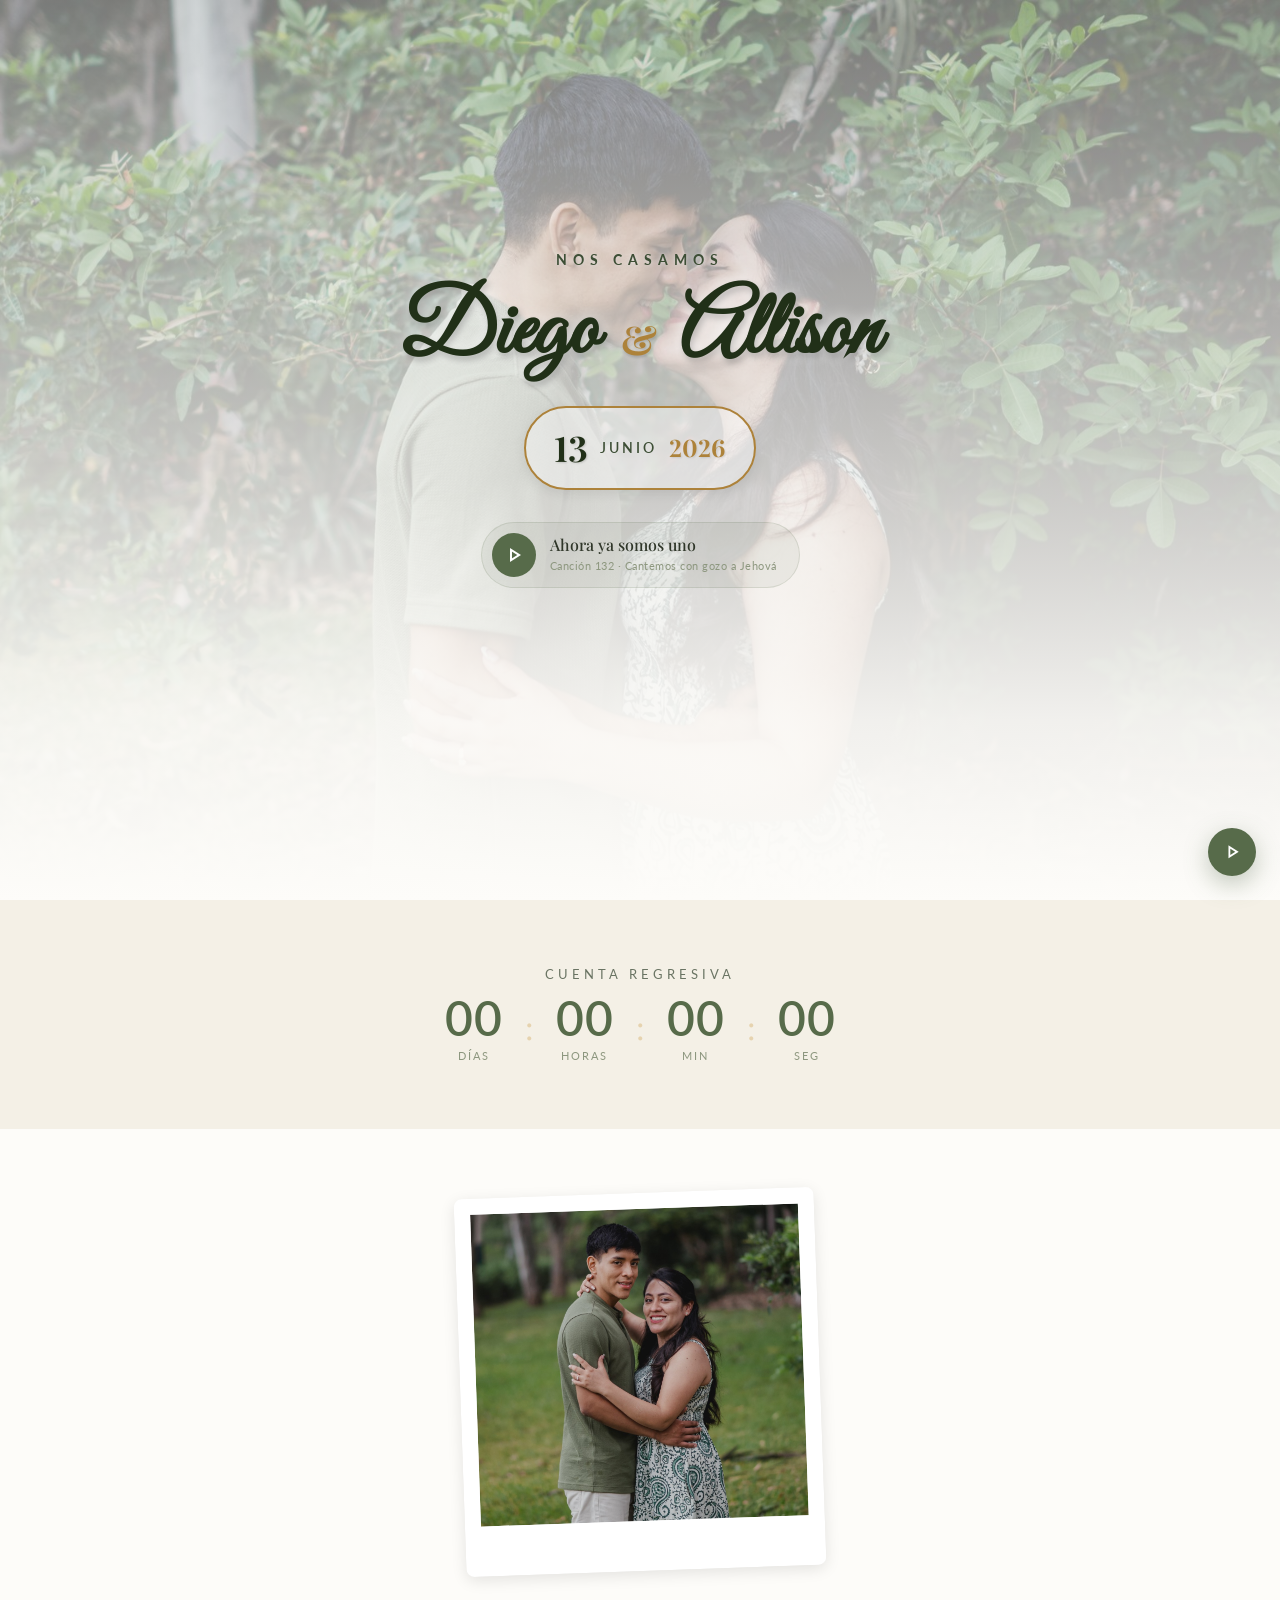
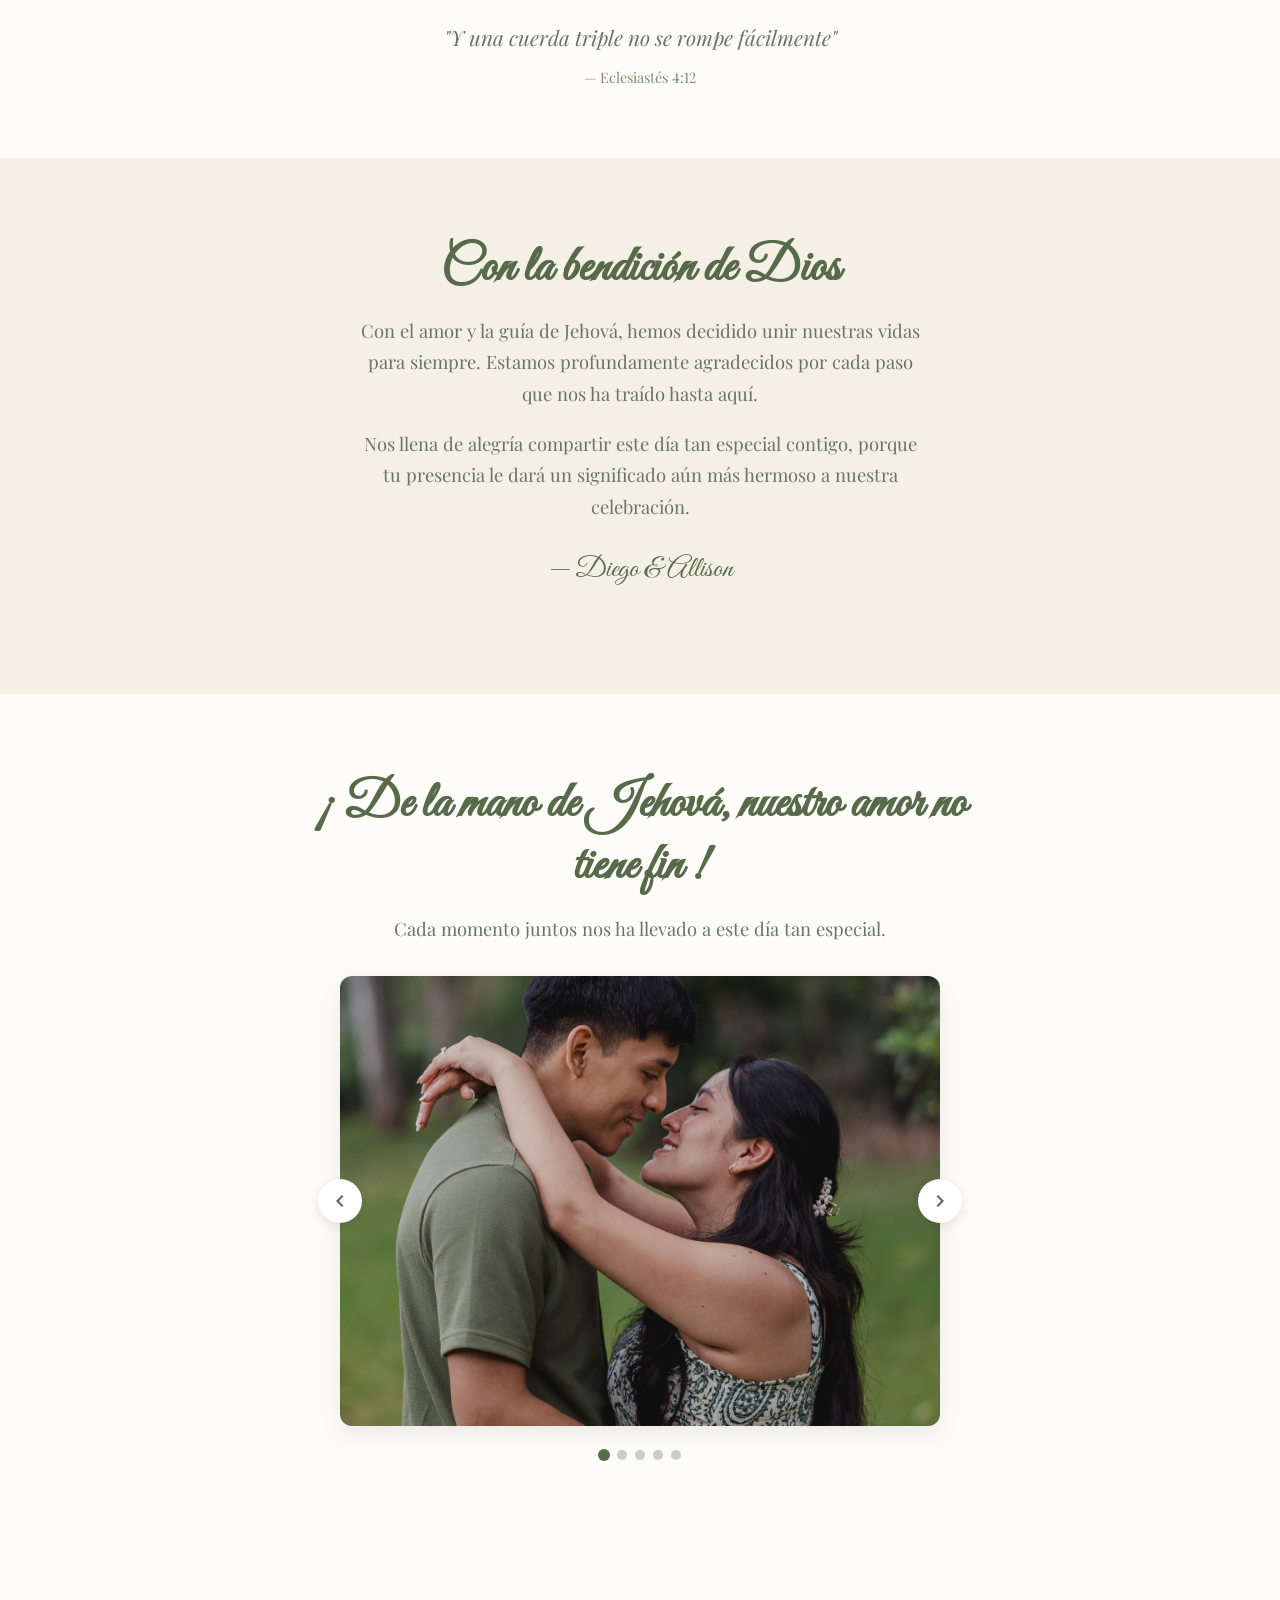
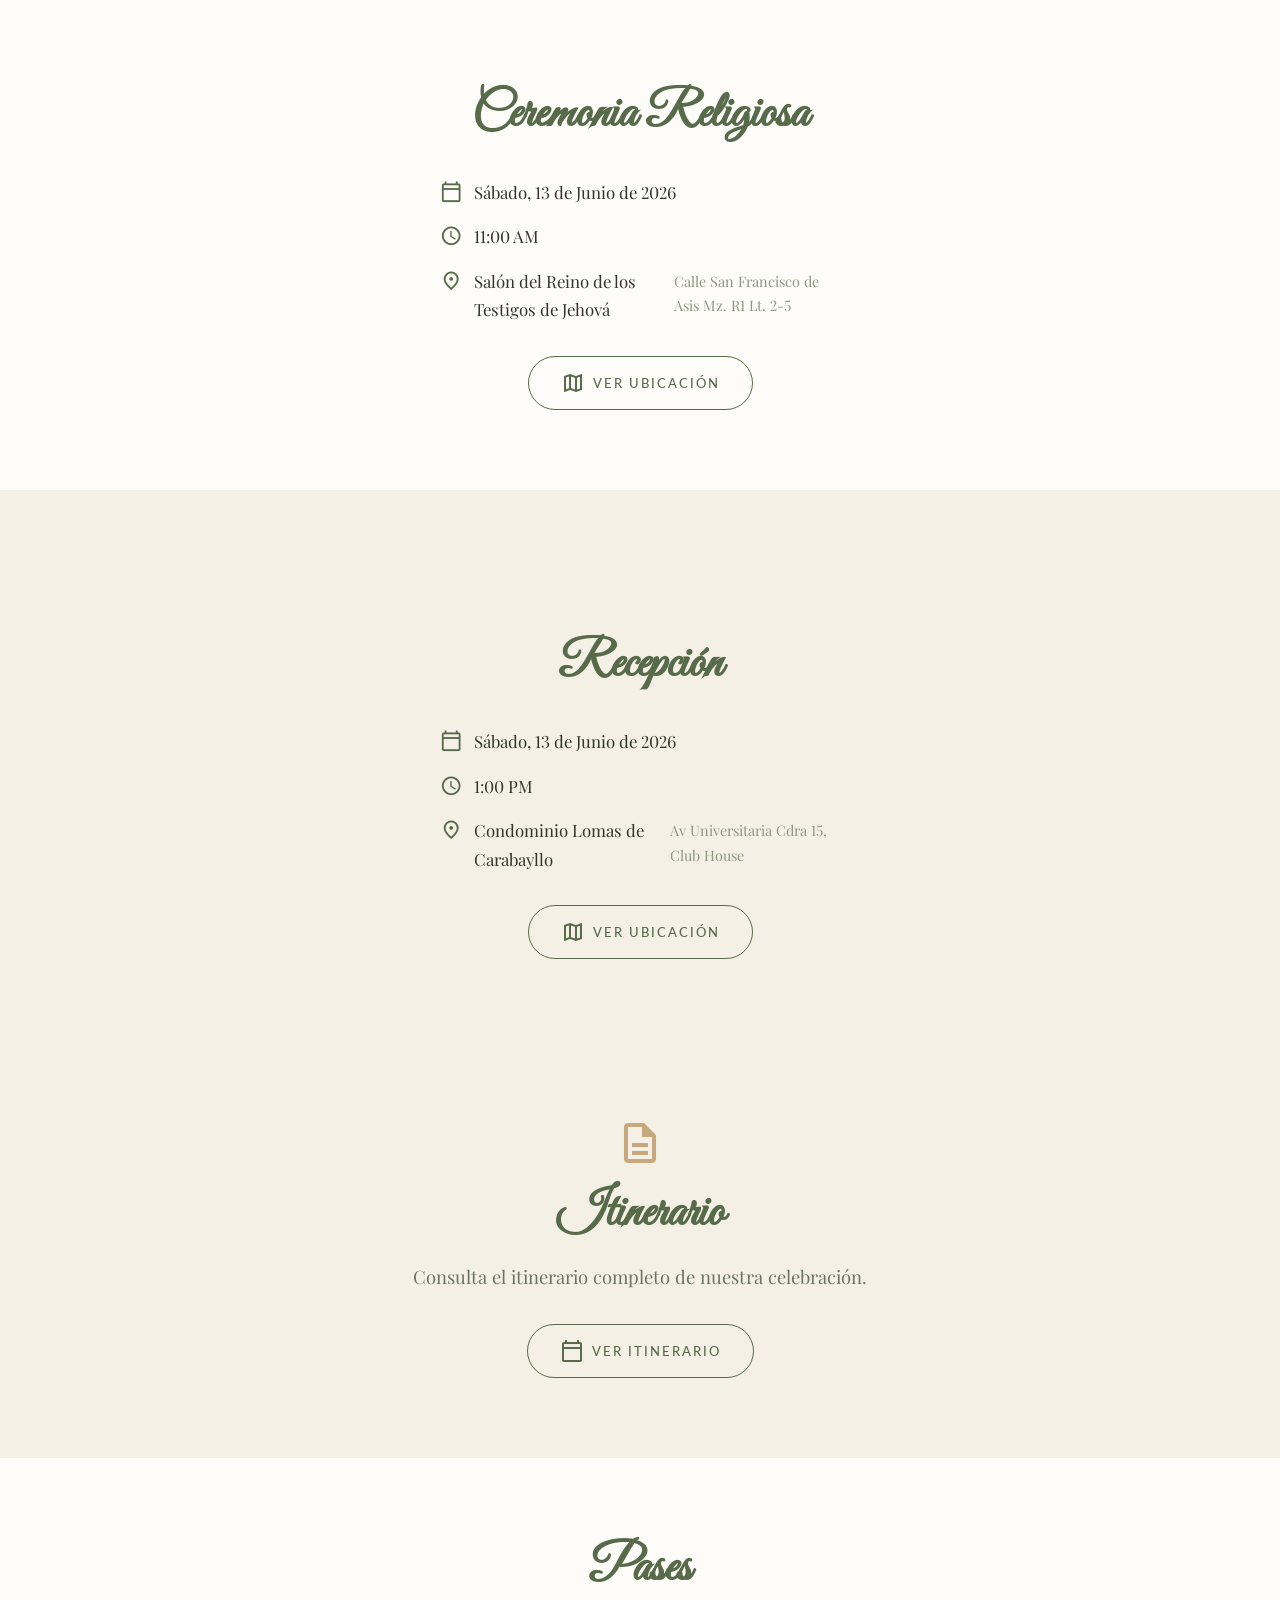
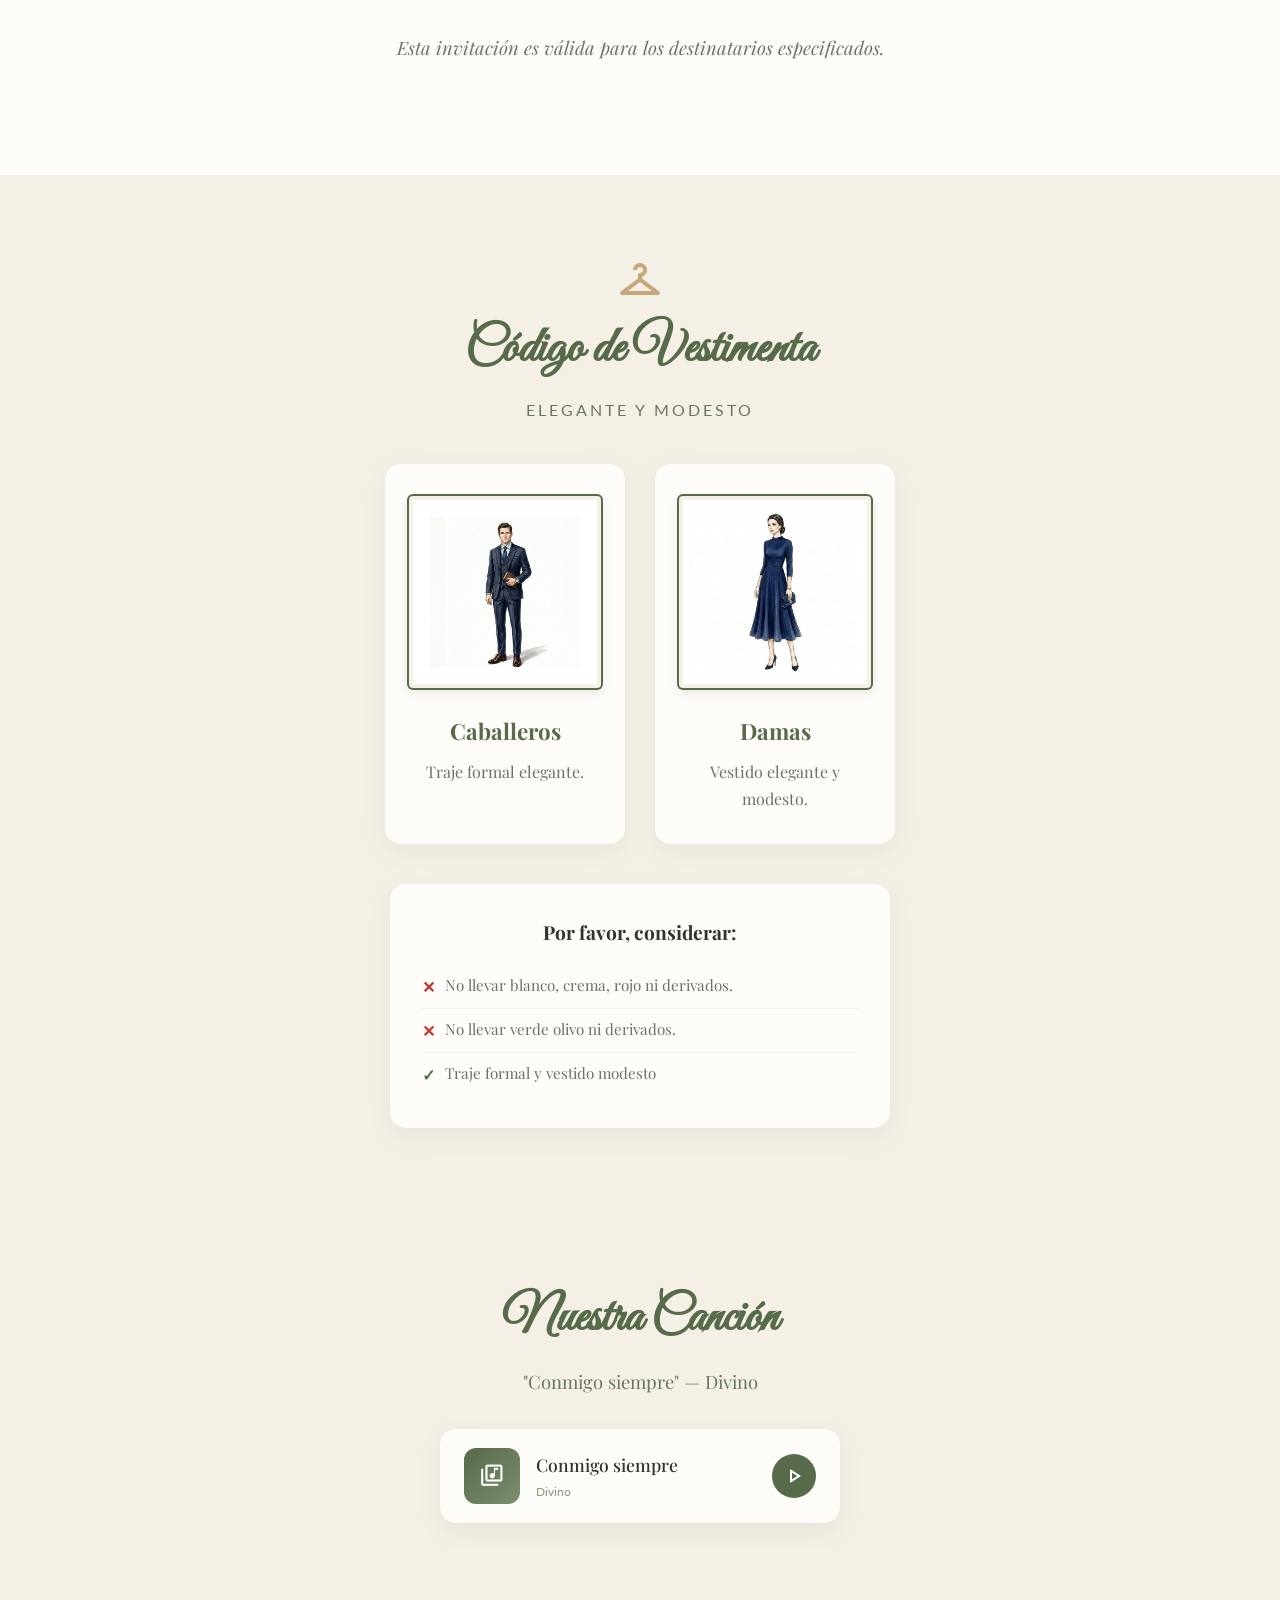
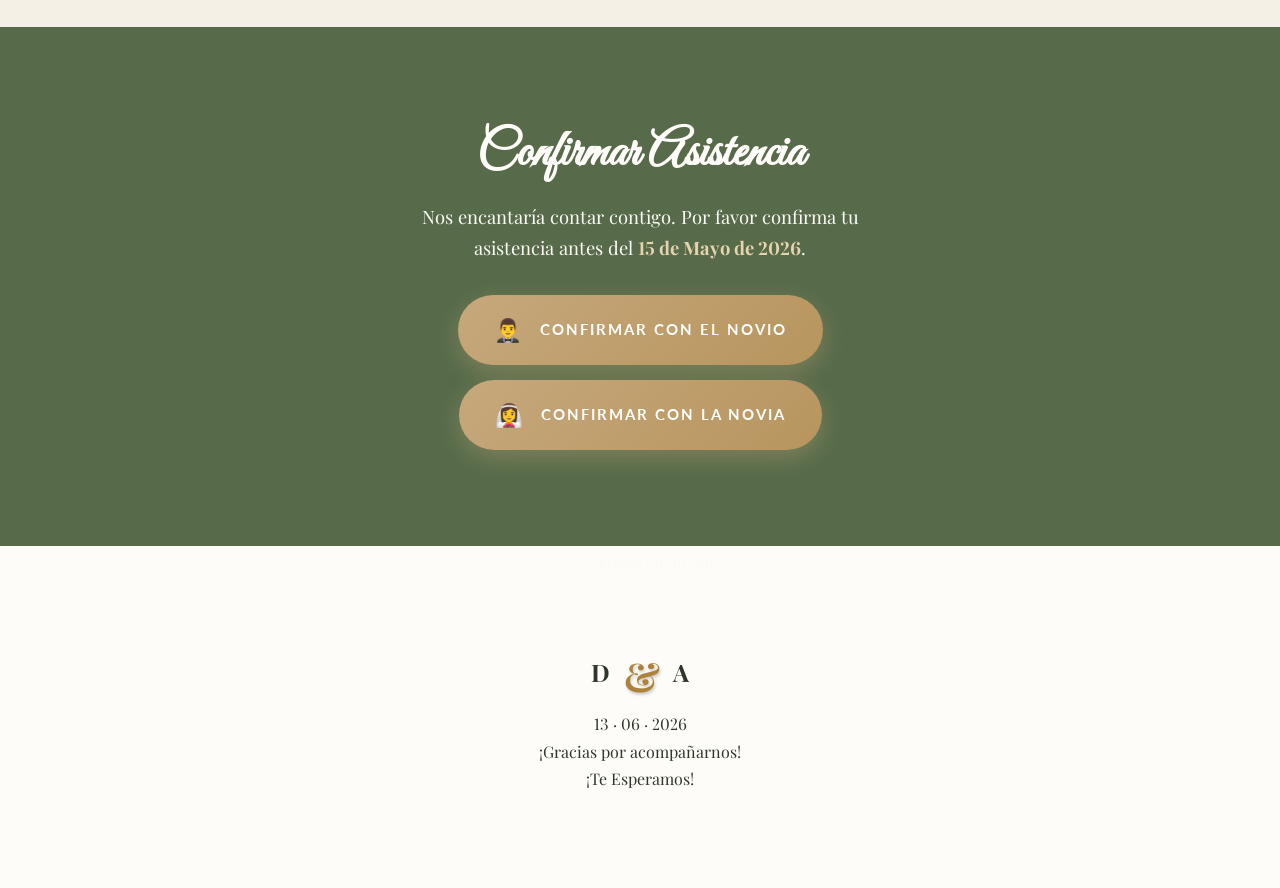
==== commit 6cf5c89d: "Se modifica itineraio" ====
--- a/index.html
+++ b/index.html
@@ -263,9 +263,9 @@
         <div class="container fade-in">
             <span class="material-icons-outlined event-icon">description</span>
             <h2 class="section-title script-font">Itinerario</h2>
-            <p class="section-text">Descarga el itinerario completo de nuestra celebración.</p>
-            <a href="assets/itinerario.pdf" download class="btn btn-download">
-                <span class="material-icons-outlined">download</span> Descargar Itinerario
+            <p class="section-text">Consulta el itinerario completo de nuestra celebración.</p>
+            <a href="assets/itinerario.html" class="btn btn-outline">
+                <span class="material-icons-outlined">calendar_today</span> Ver Itinerario
             </a>
         </div>
     </section>
@@ -324,7 +324,7 @@
                 <div class="dresscode-card">
                     <img src="assets/images/dress_miniature.png" alt="Vestido formal femenino" class="framed-img">
                     <h4>Damas</h4>
-                    <p>Vestido elegante (largo o medio).</p>
+                    <p>Vestido elegante y modesto.</p>
                 </div>
             </div>
 
@@ -374,10 +374,10 @@
             </p>
             <div class="rsvp-buttons" style="display: flex; gap: 15px; justify-content: center; flex-wrap: wrap; margin-top: 20px;">
                  <a href="https://wa.me/51959942625?text=Hola,%20confirmo%20mi%20asistencia%20a%20la%20boda,%20ser%C3%A1%20un%20d%C3%ADa%20especial%20%F0%9F%8E%89%F0%9F%92%9A" target="_blank" class="btn btn-rsvp">
-                    <span class="material-icons-outlined">favorite_border</span> Confirmar asistencia con el Novio
+                    <span class="rsvp-emoji">🤵‍♂️</span> Confirmar con el Novio
                 </a>
                 <a href="https://wa.me/51933252815?text=Hola,%20confirmo%20mi%20asistencia%20a%20la%20boda%20con%20mucha%20alegr%C3%ADa%20%F0%9F%92%8D%E2%9C%A8" target="_blank" class="btn btn-rsvp">
-                    <span class="material-icons-outlined">favorite_border</span> Confirmar asistencia con la Novia
+                    <span class="rsvp-emoji">👰‍♀️</span> Confirmar con la Novia
                 </a>
             </div>
         </div>
--- a/css/styles.css
+++ b/css/styles.css
@@ -154,9 +154,15 @@
 .btn-rsvp {
     background: linear-gradient(135deg, var(--gold), #b8955e);
     color: #fff;
-    font-size: 0.9rem;
-    padding: 16px 44px;
+    font-size: 0.95rem;
+    font-weight: 700;
+    padding: 16px 36px;
     box-shadow: 0 8px 24px rgba(198, 168, 124, 0.35);
+}
+
+.rsvp-emoji {
+    font-size: 1.4rem;
+    margin-right: 8px;
 }
 
 .btn-rsvp:hover {
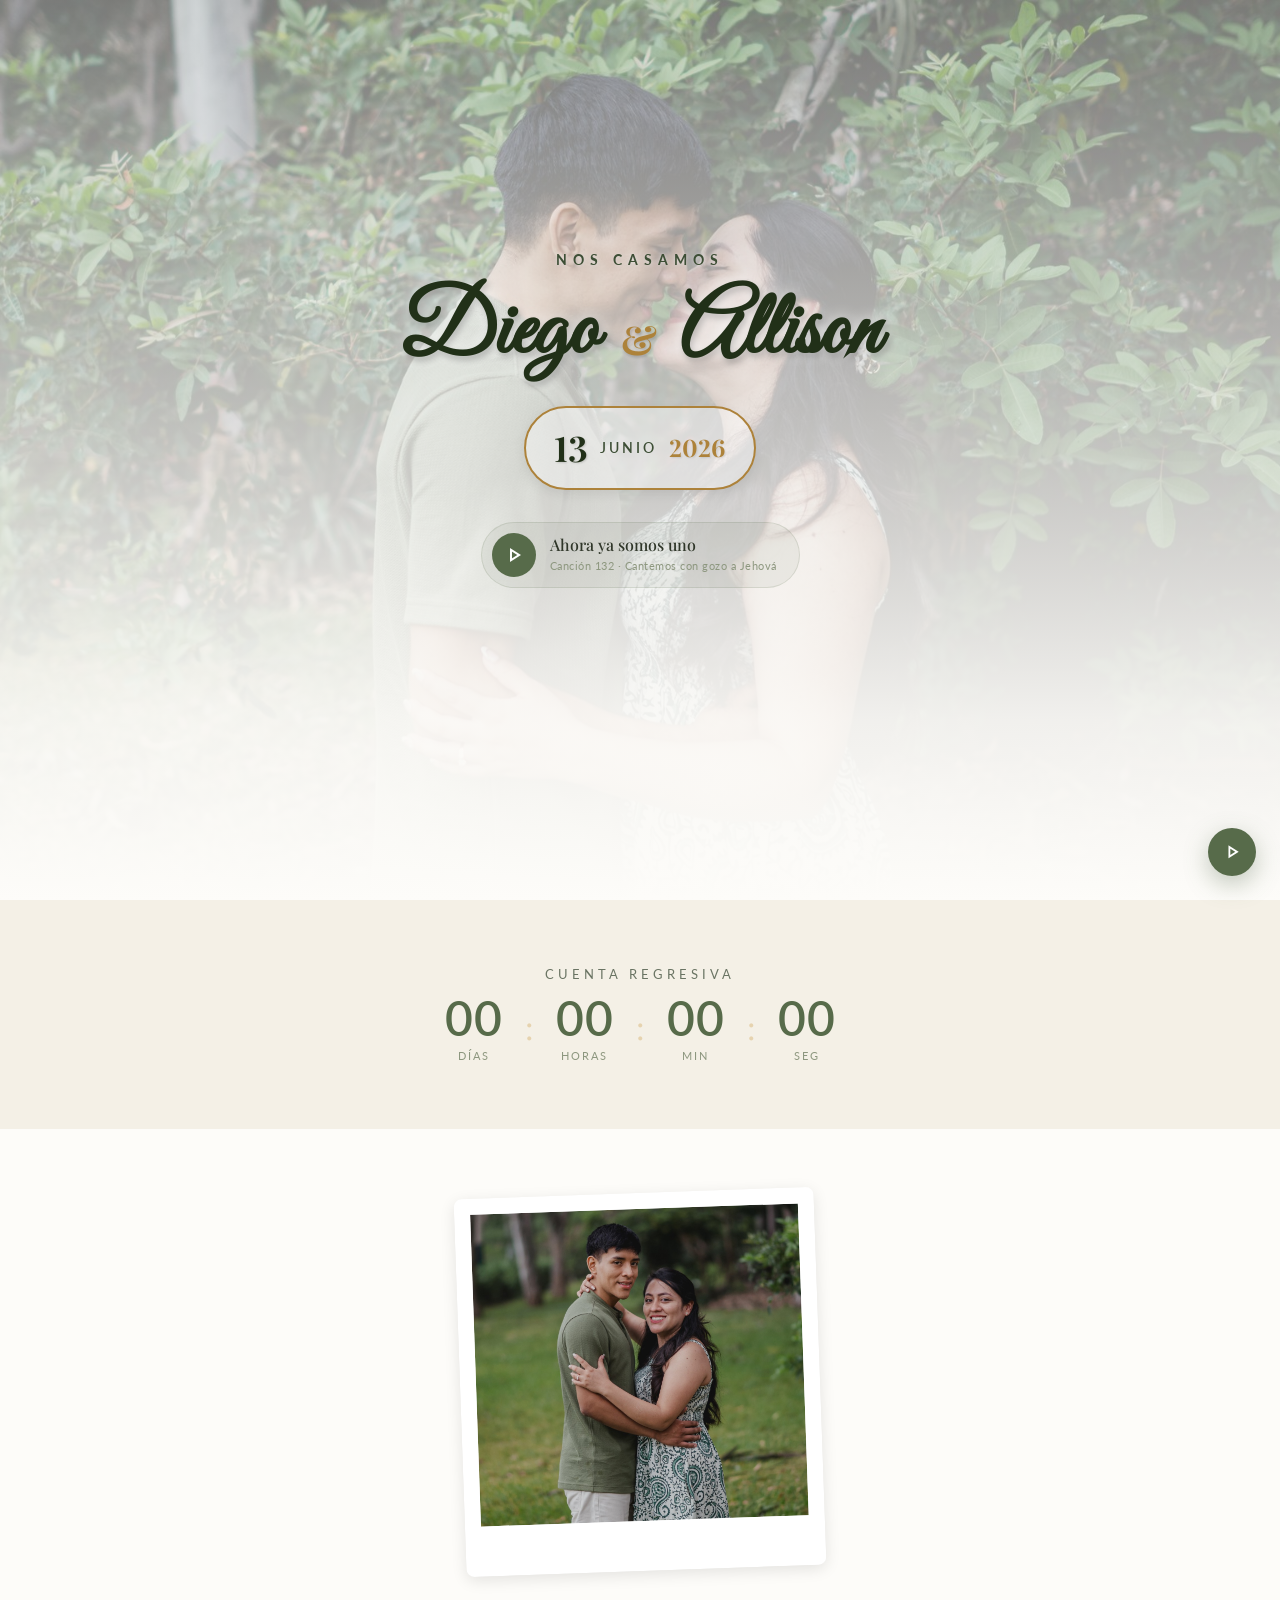
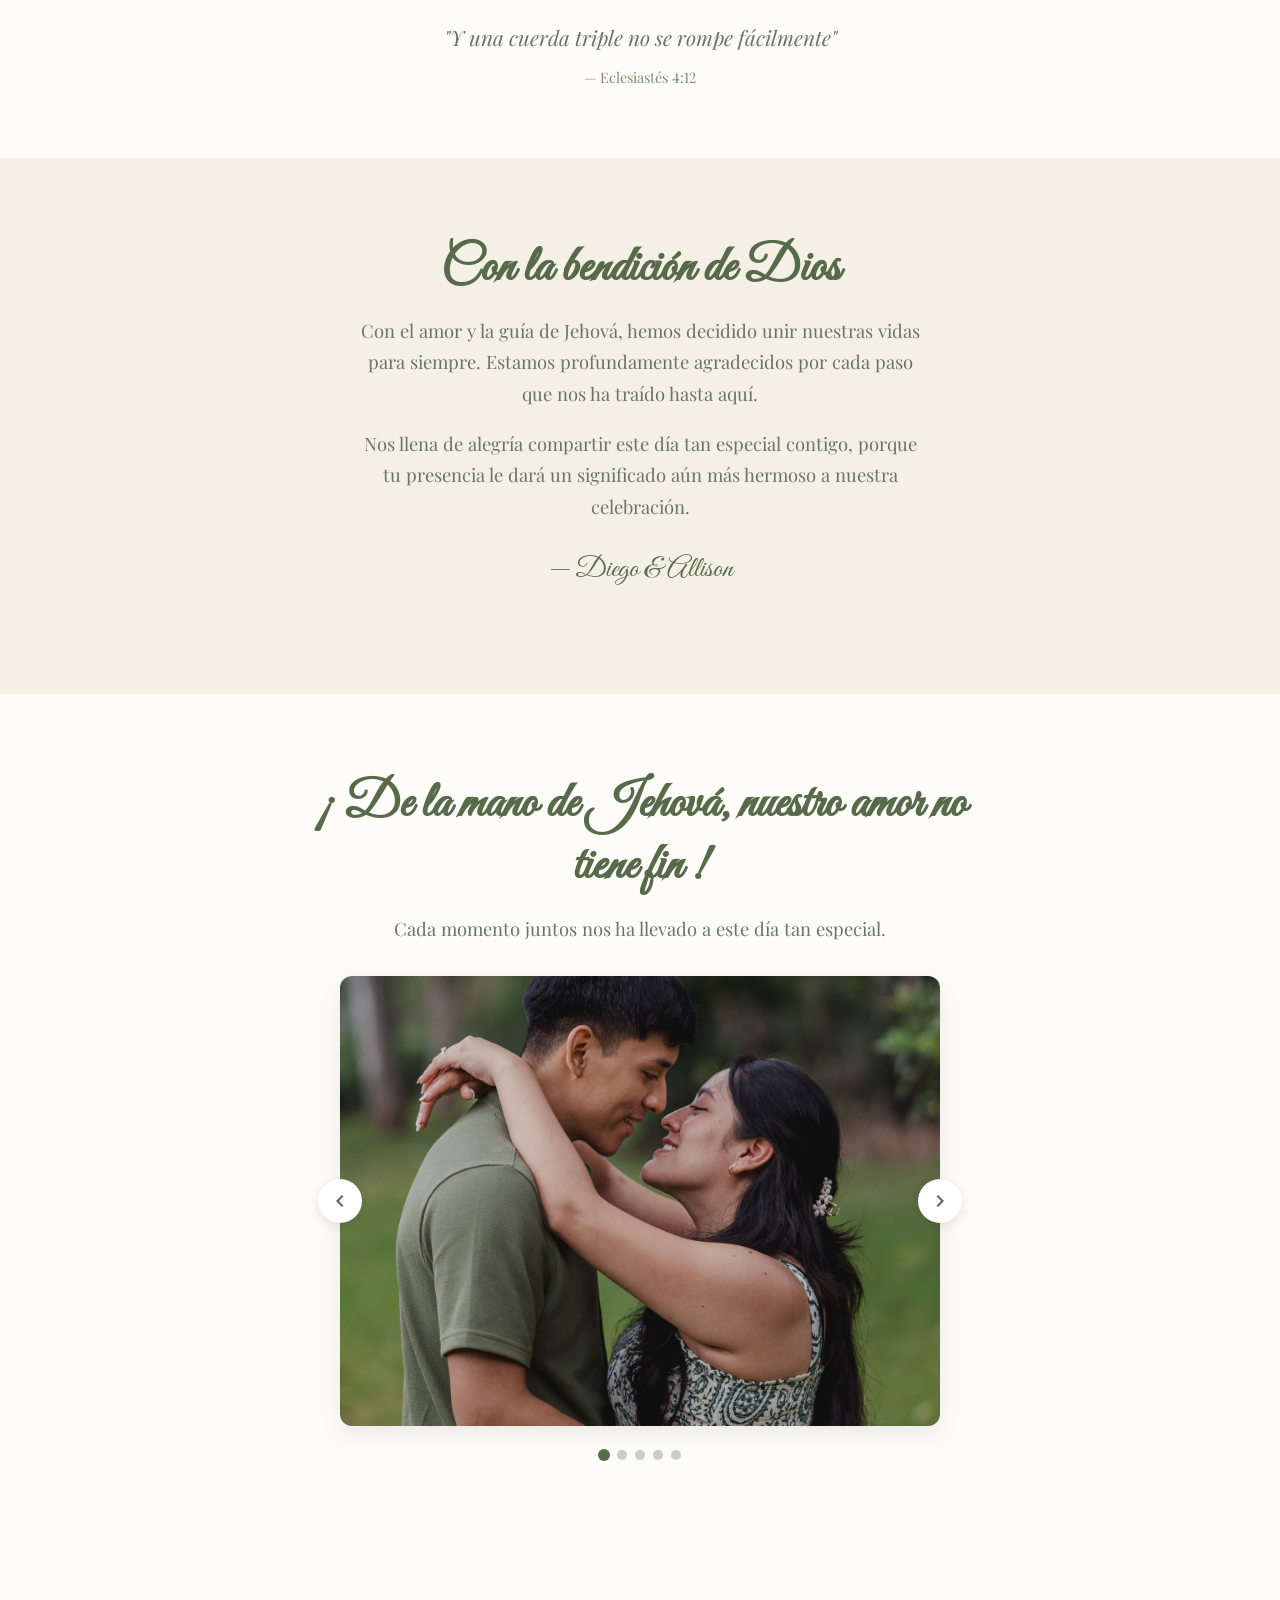
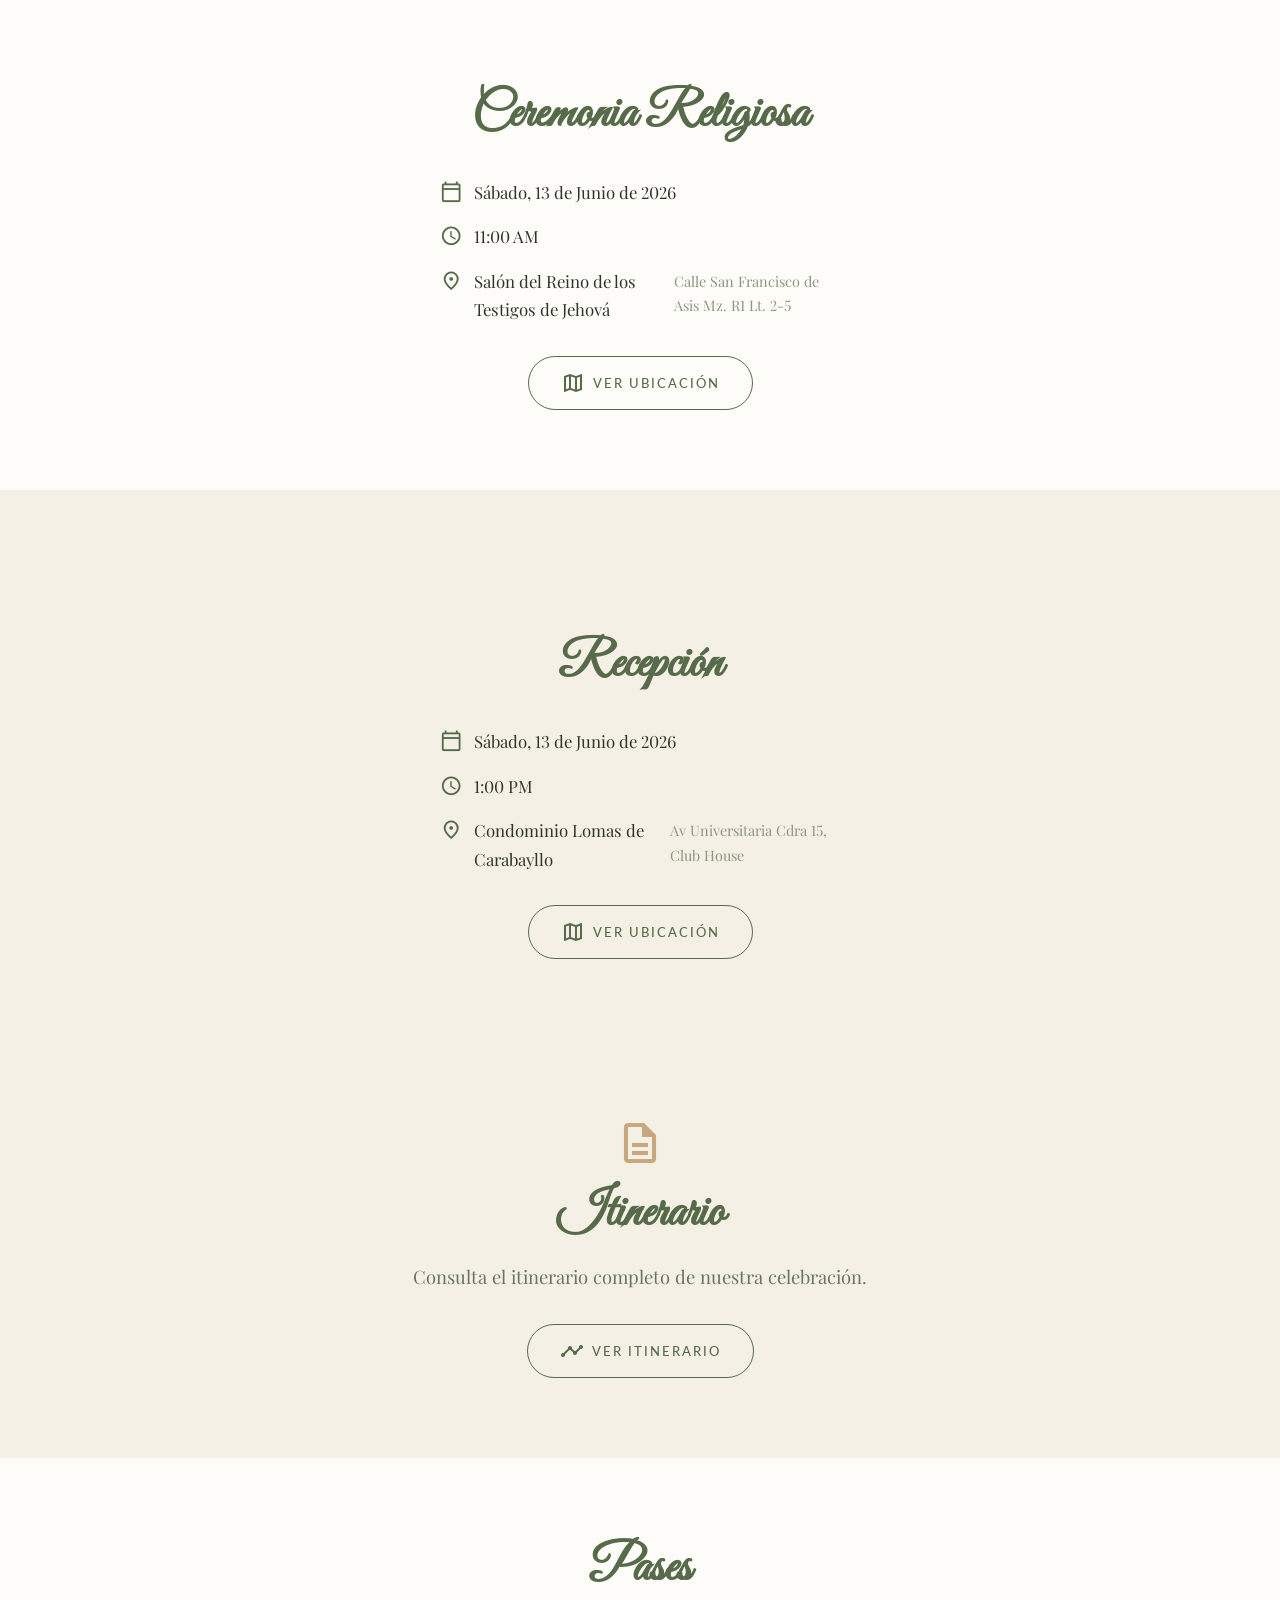
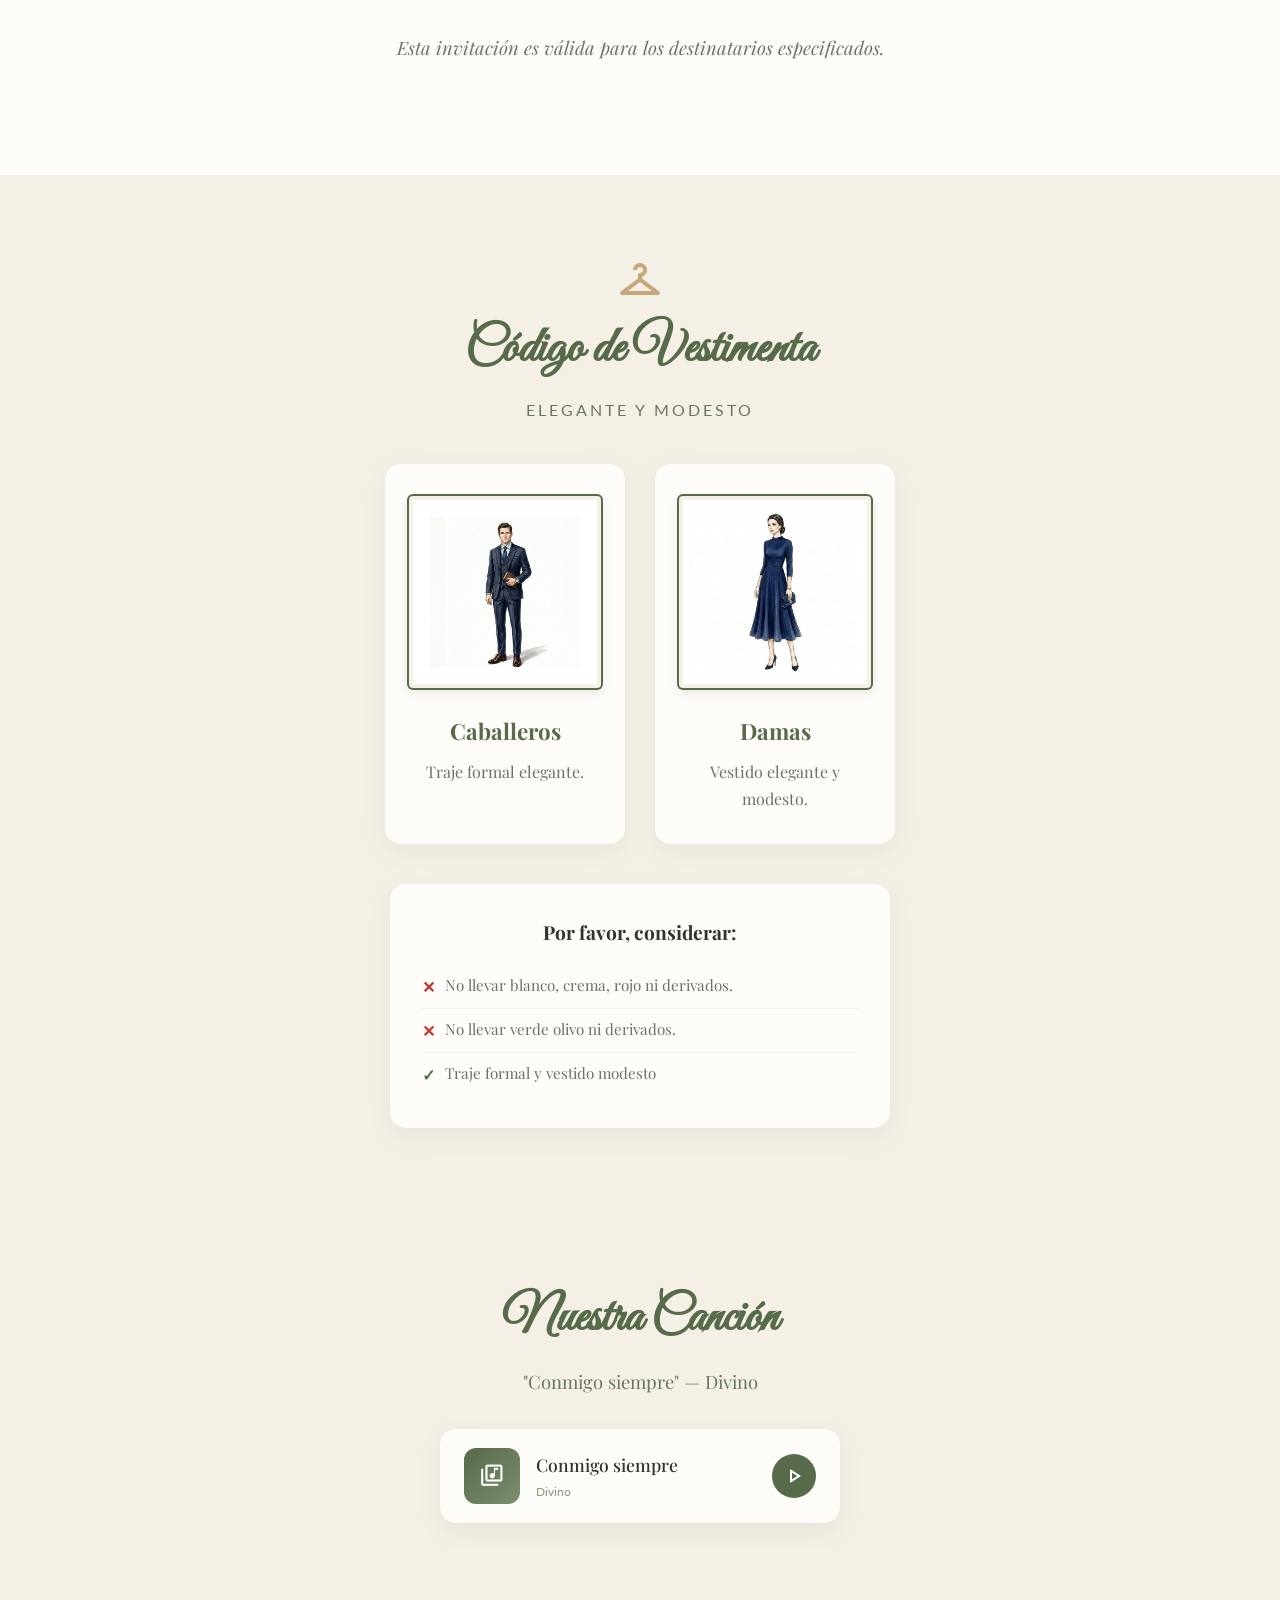
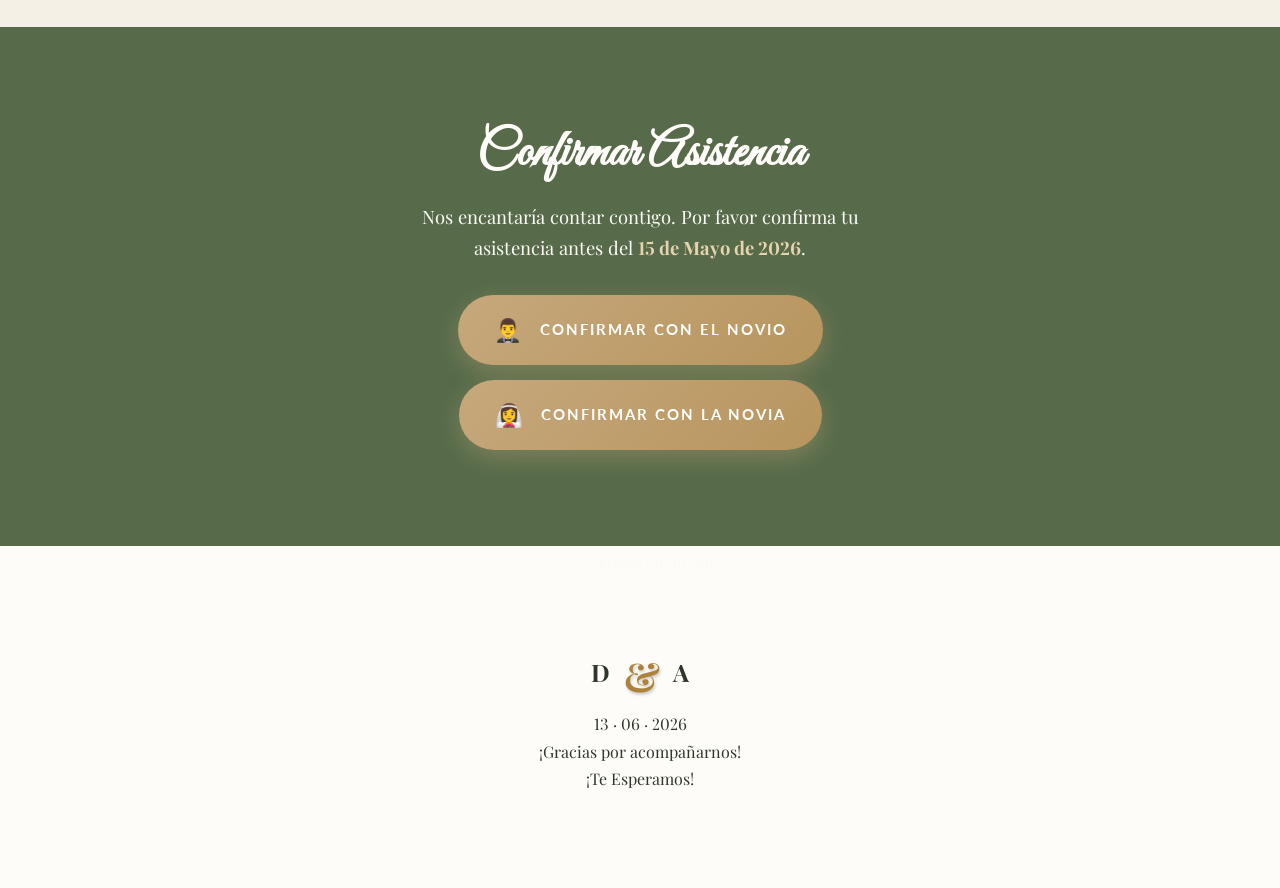
==== commit c02a4d65: "Se corrige funcionalidad de swip desliz en carrusel de fotoso" ====
--- a/index.html
+++ b/index.html
@@ -265,7 +265,7 @@
             <h2 class="section-title script-font">Itinerario</h2>
             <p class="section-text">Consulta el itinerario completo de nuestra celebración.</p>
             <a href="assets/itinerario.html" class="btn btn-outline">
-                <span class="material-icons-outlined">calendar_today</span> Ver Itinerario
+                <span class="material-icons-outlined">timeline</span> Ver Itinerario
             </a>
         </div>
     </section>
--- a/css/styles.css
+++ b/css/styles.css
@@ -532,6 +532,20 @@
     width: 100%;
     max-width: 100%;
     flex-shrink: 0;
+    cursor: grab;
+    user-select: none;
+    -webkit-user-drag: none;
+    touch-action: pan-y;
+}
+
+.carousel-track:active {
+    cursor: grabbing;
+}
+
+.carousel-track img {
+    -webkit-user-drag: none;
+    user-select: none;
+    pointer-events: none; /* Ensure images don't block swipe events */
 }
 
 .carousel-slide {
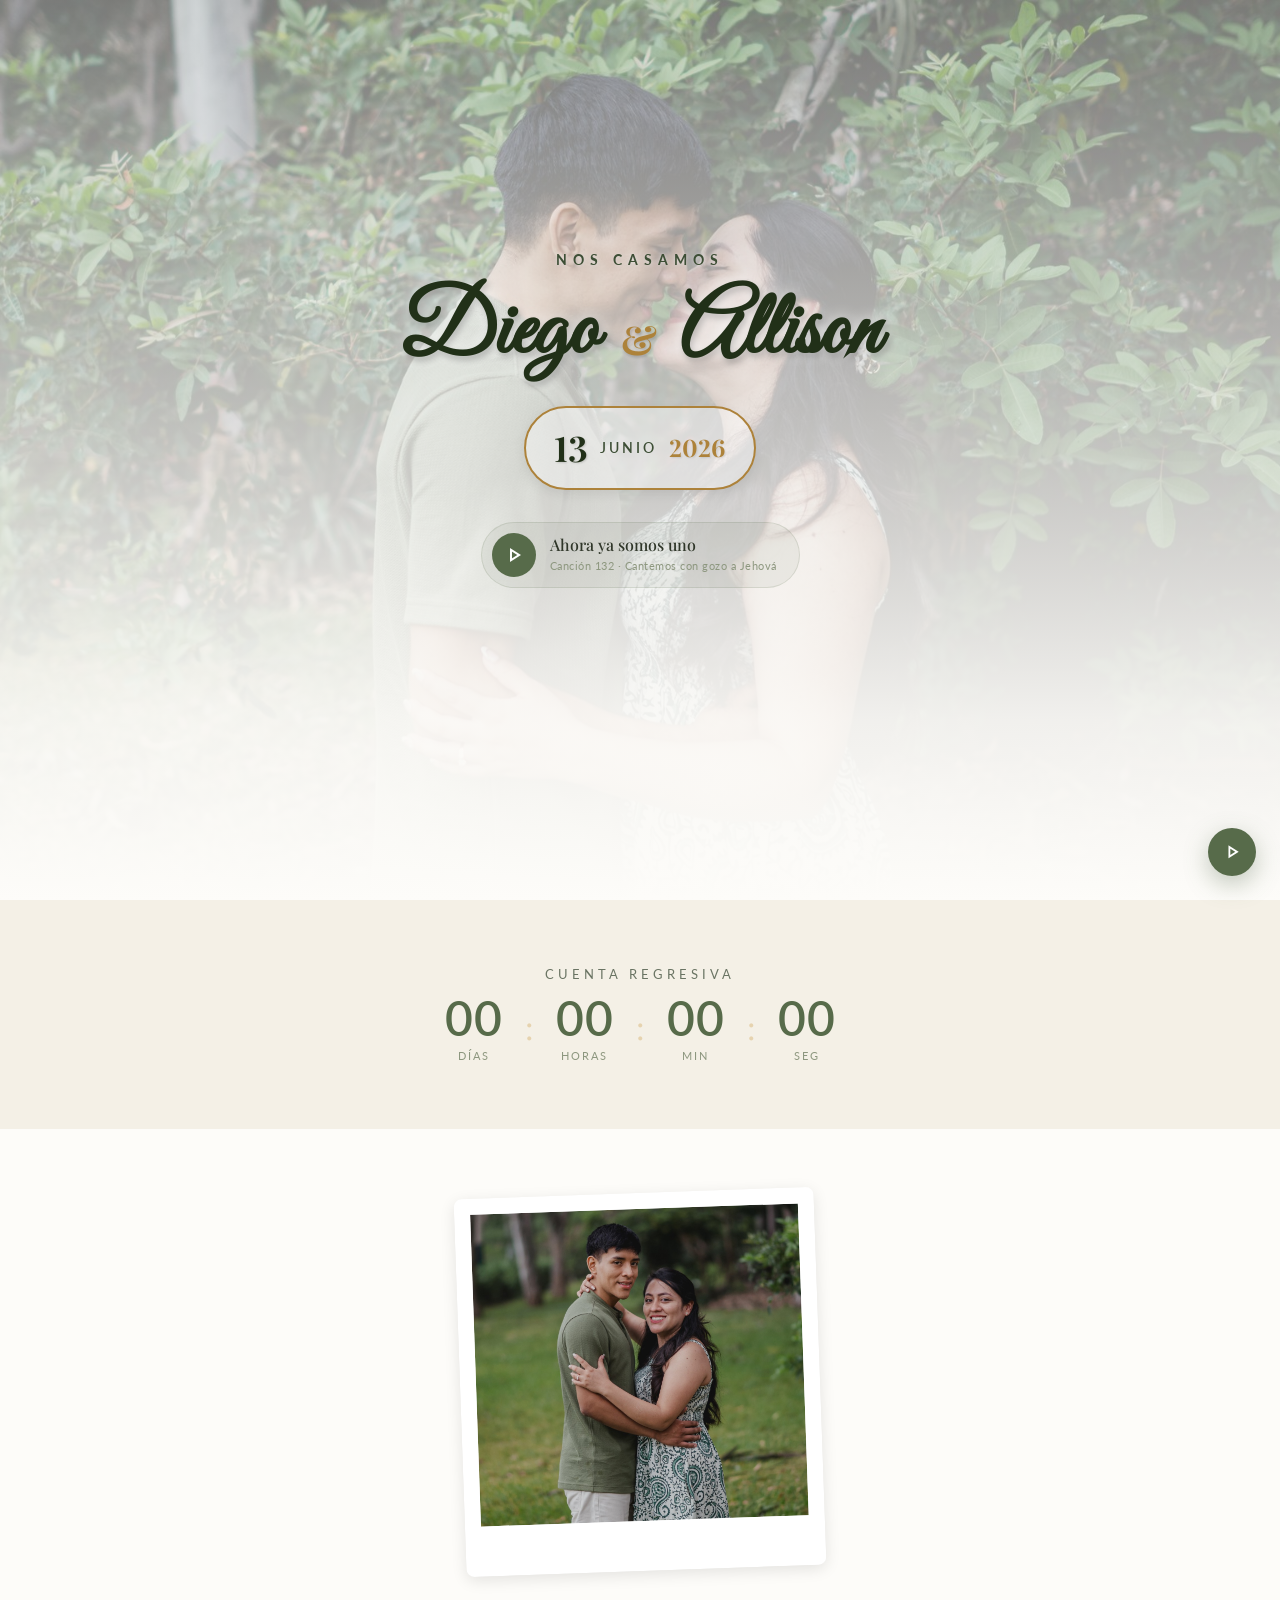
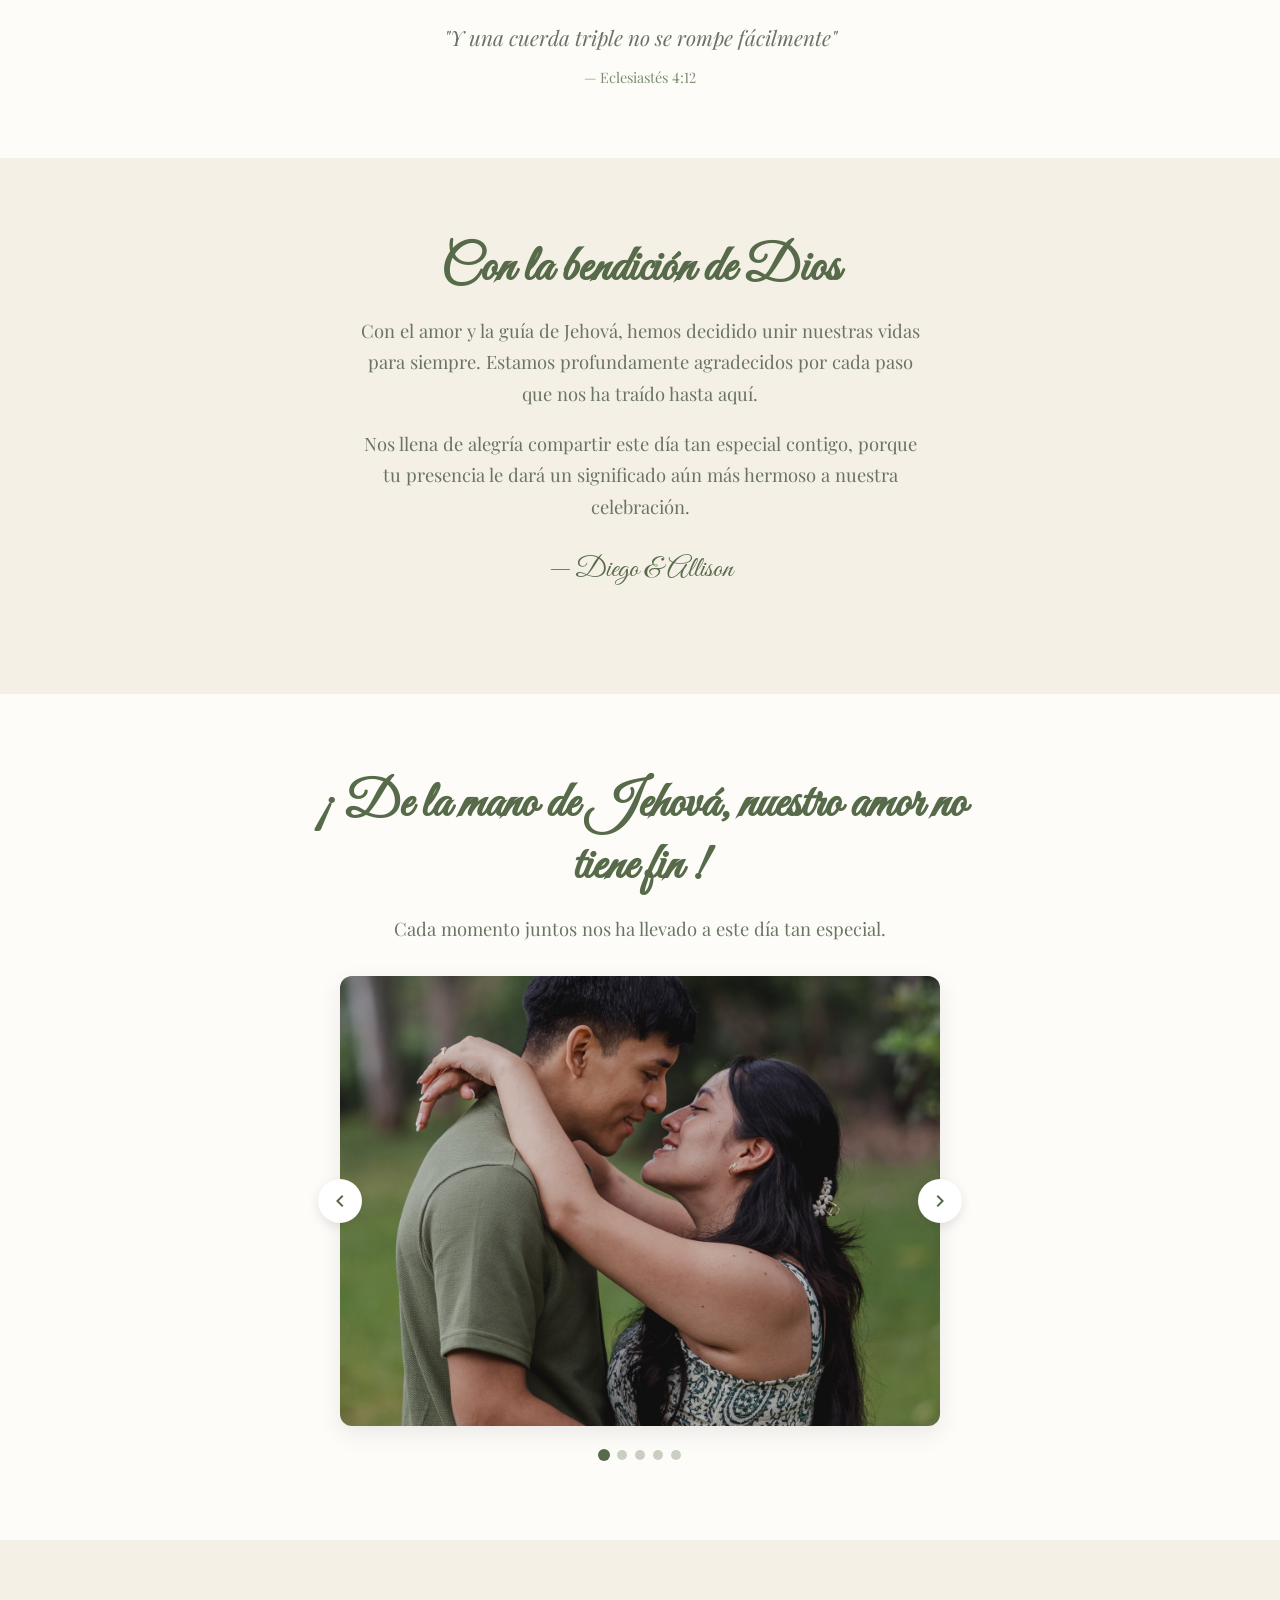
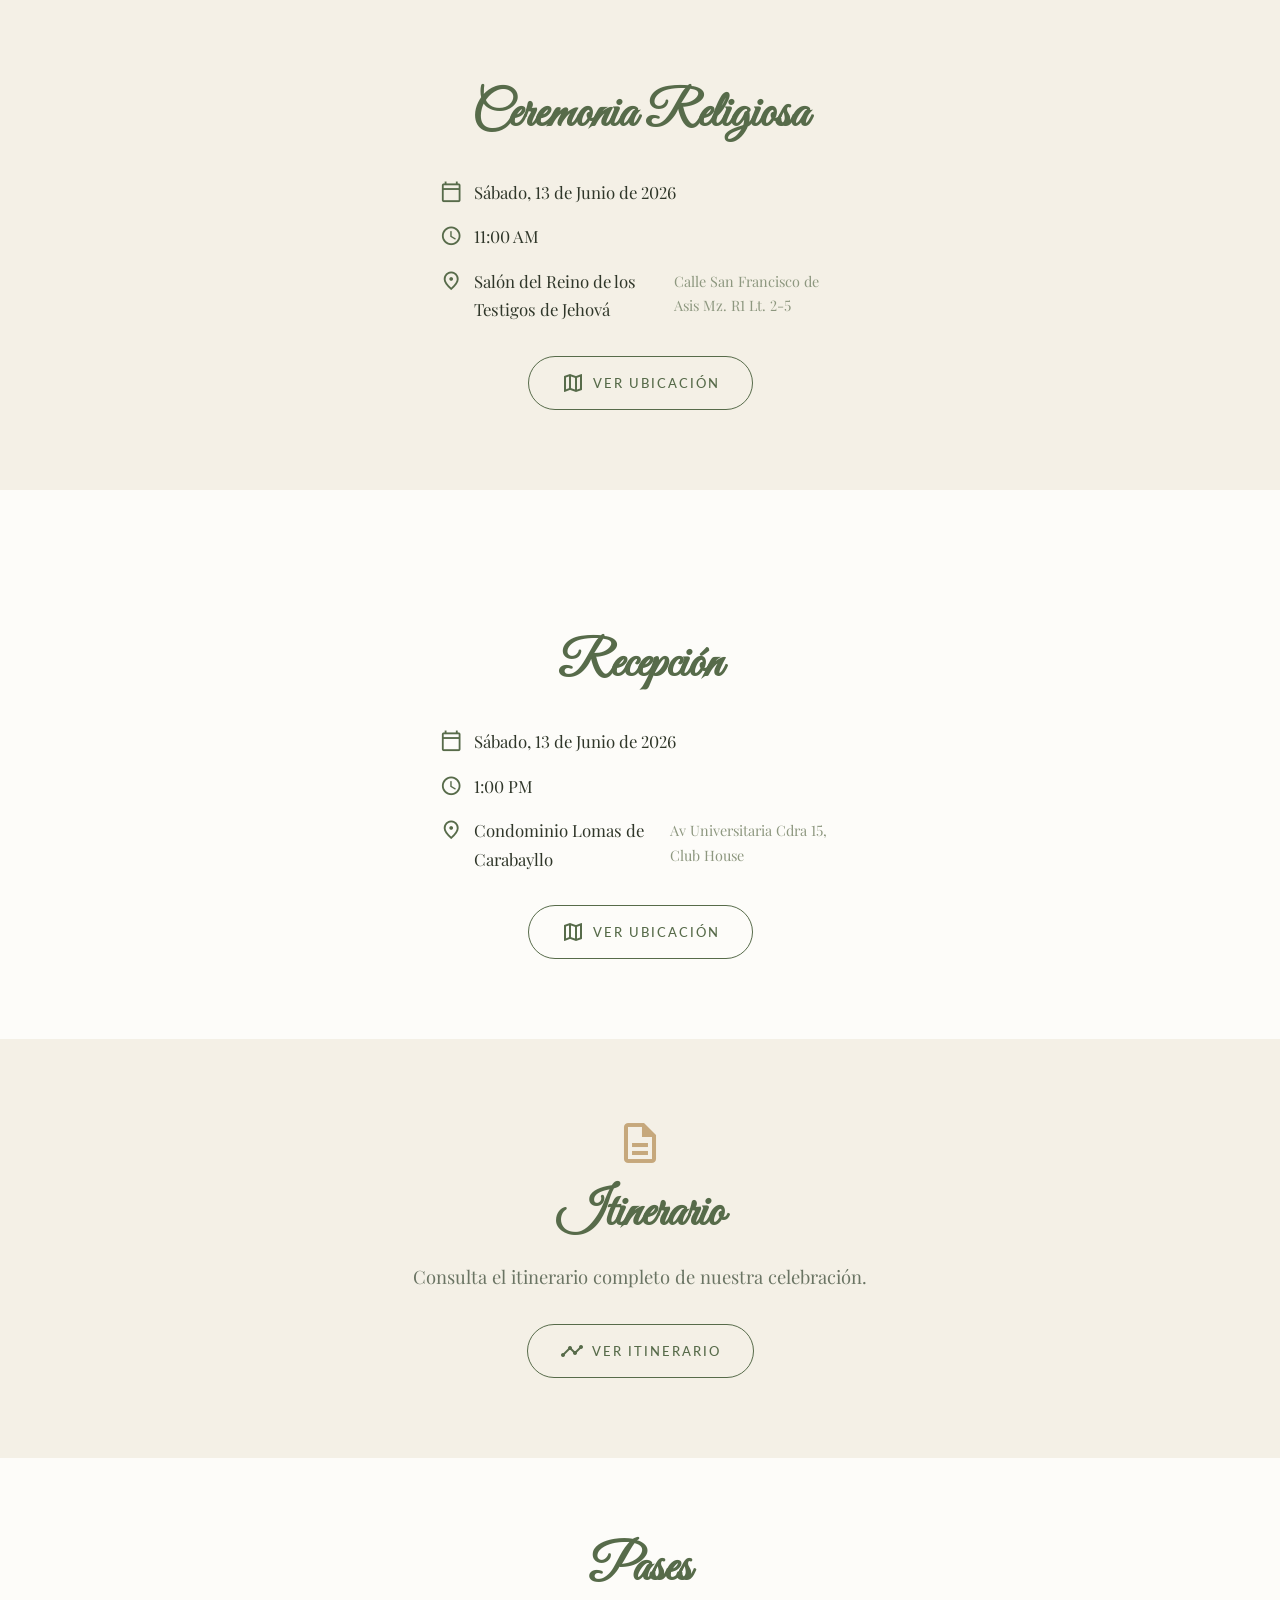
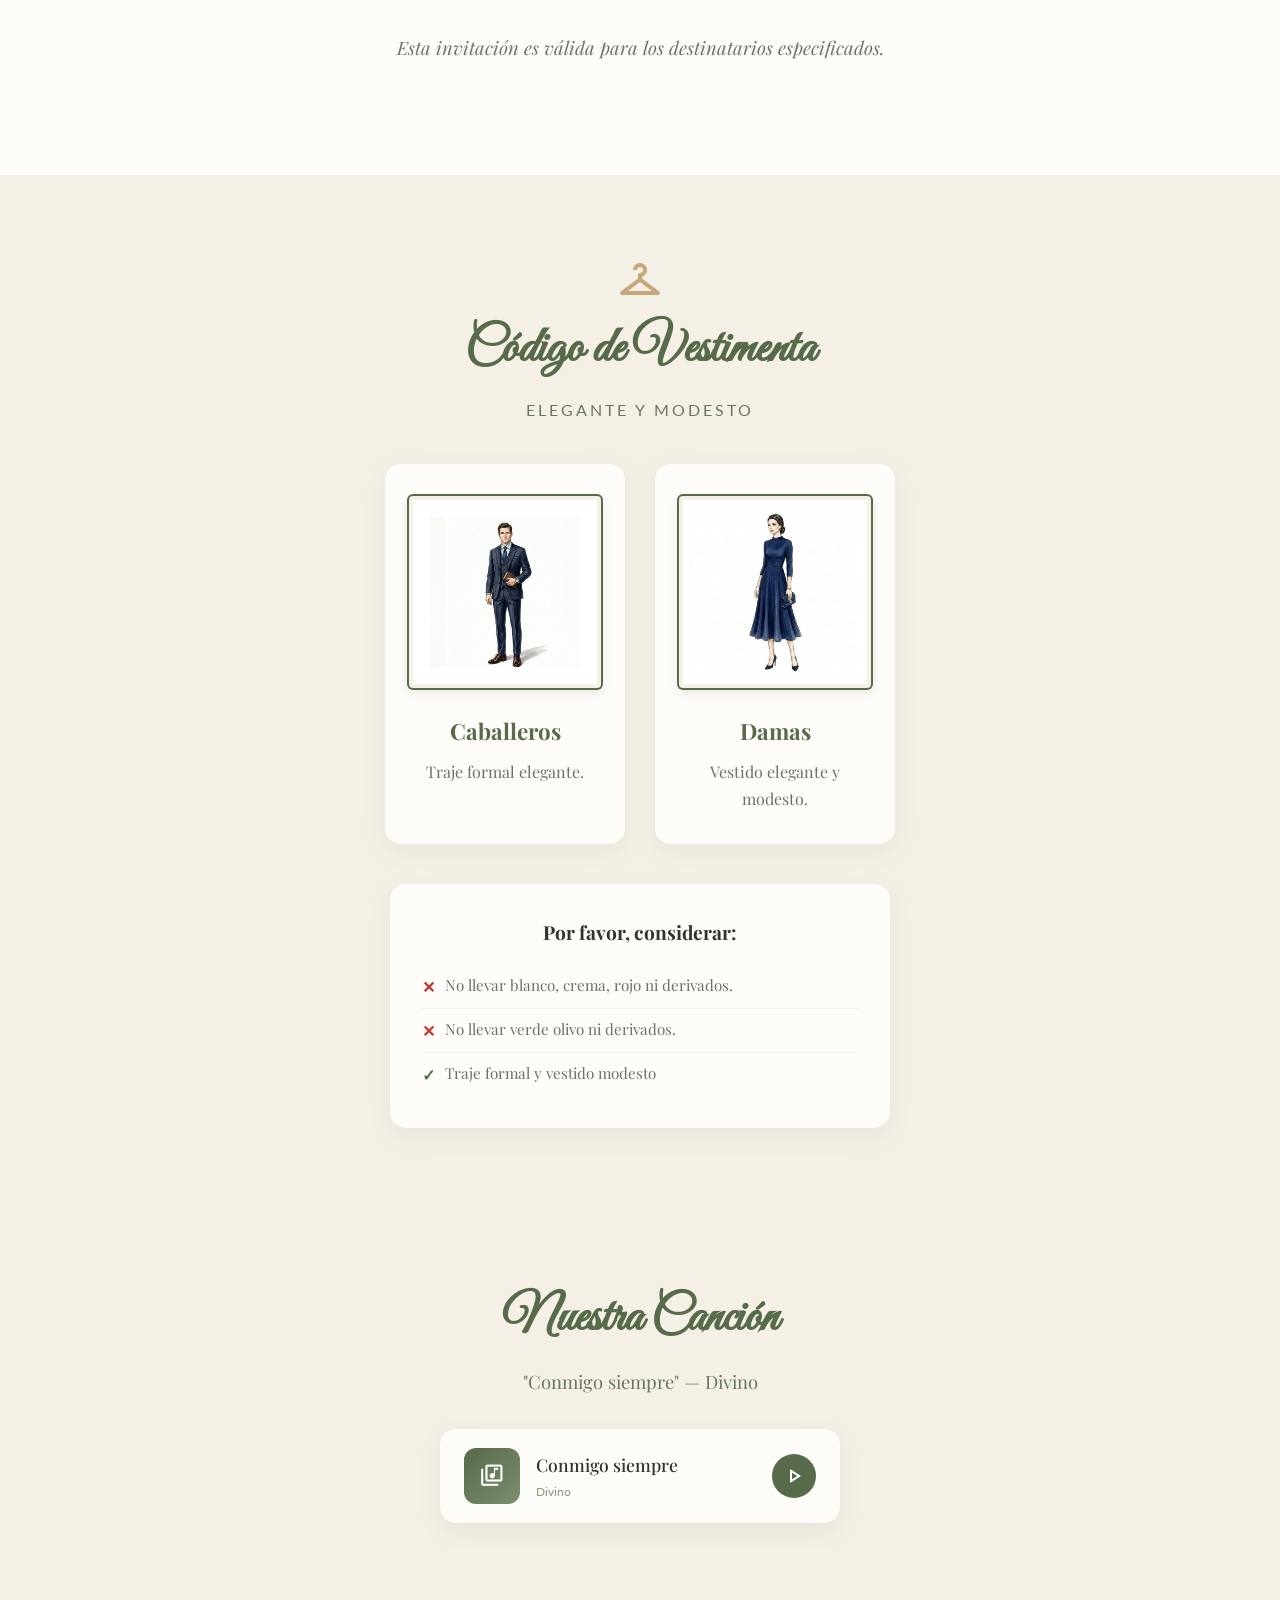
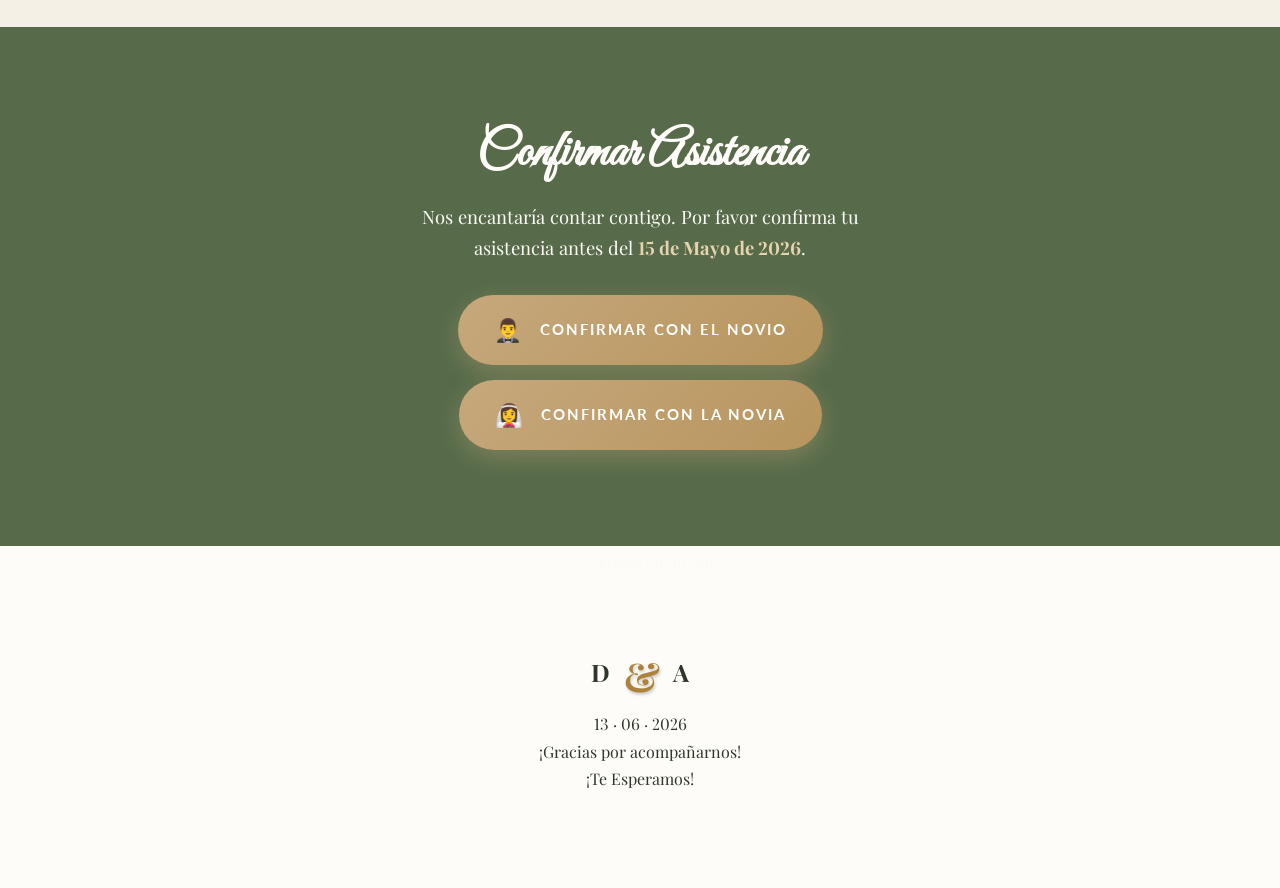
==== commit a42b4fc7: "Modificando intercambio de colores" ====
--- a/index.html
+++ b/index.html
@@ -185,7 +185,7 @@
                             <picture>
                                 <source media="(min-width: 1024px)" srcset="assets/images/laptop/foto-23.jpg">
                                 <source media="(min-width: 768px)" srcset="assets/images/tablet/foto-23.jpg">
-                                <img src="assets/images/mobile/foto-23.jpg" alt="Preboda 5" class="carousel-img">
+                                <img src="assets/images/mobile/foto-23.jpg" alt="Preboda 5.2" class="carousel-img">
                             </picture>
                         </div>
                     </div>
@@ -203,7 +203,7 @@
     <!-- ============================================
          CEREMONIA RELIGIOSA
          ============================================ -->
-    <section id="ceremony" class="event-section">
+    <section id="ceremony" class="event-section alt-bg">
         <div class="container fade-in">
             <span class="material-icons-outlined event-icon">diamond</span>
             <h2 class="section-title script-font">Ceremonia Religiosa</h2>
@@ -231,7 +231,7 @@
     <!-- ============================================
          RECEPCIÓN
          ============================================ -->
-    <section id="reception" class="event-section alt-bg">
+    <section id="reception" class="event-section">
         <div class="container fade-in">
             <span class="material-icons-outlined event-icon">celebration</span>
             <h2 class="section-title script-font">Recepción</h2>
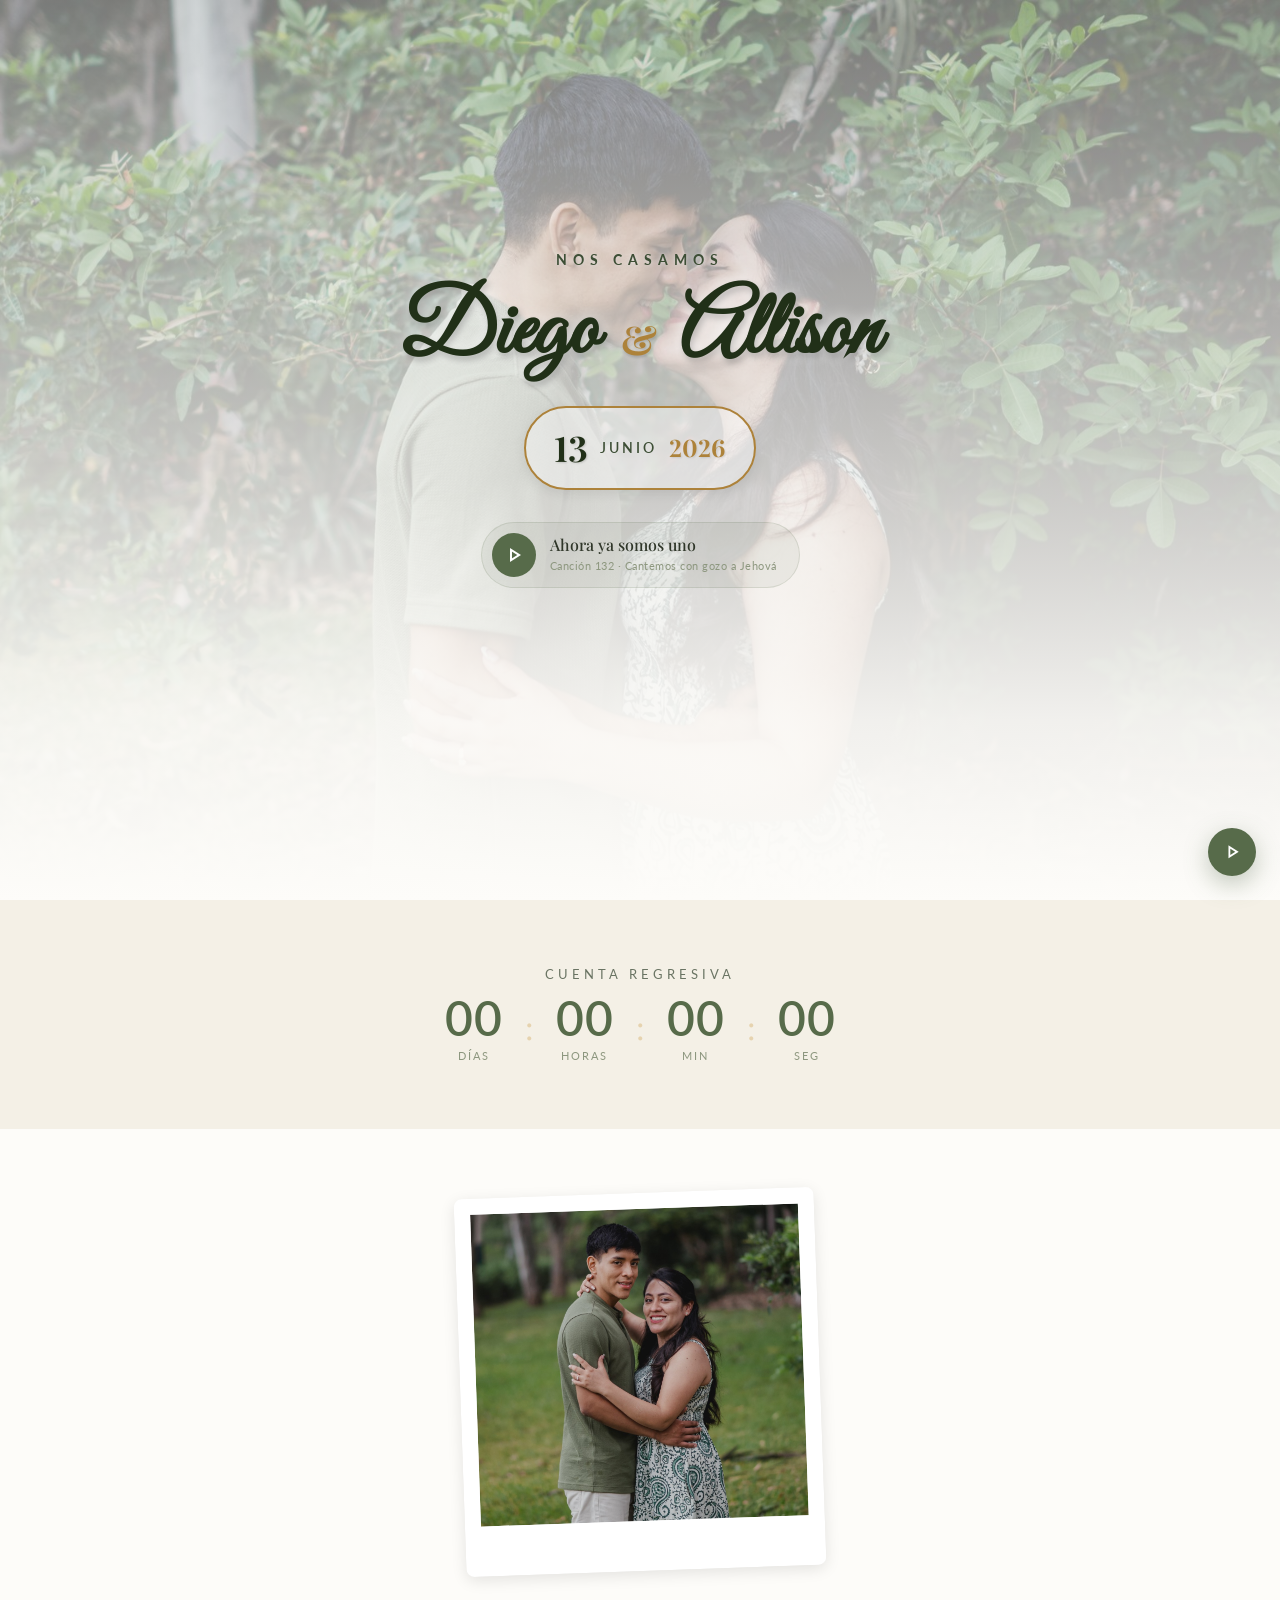
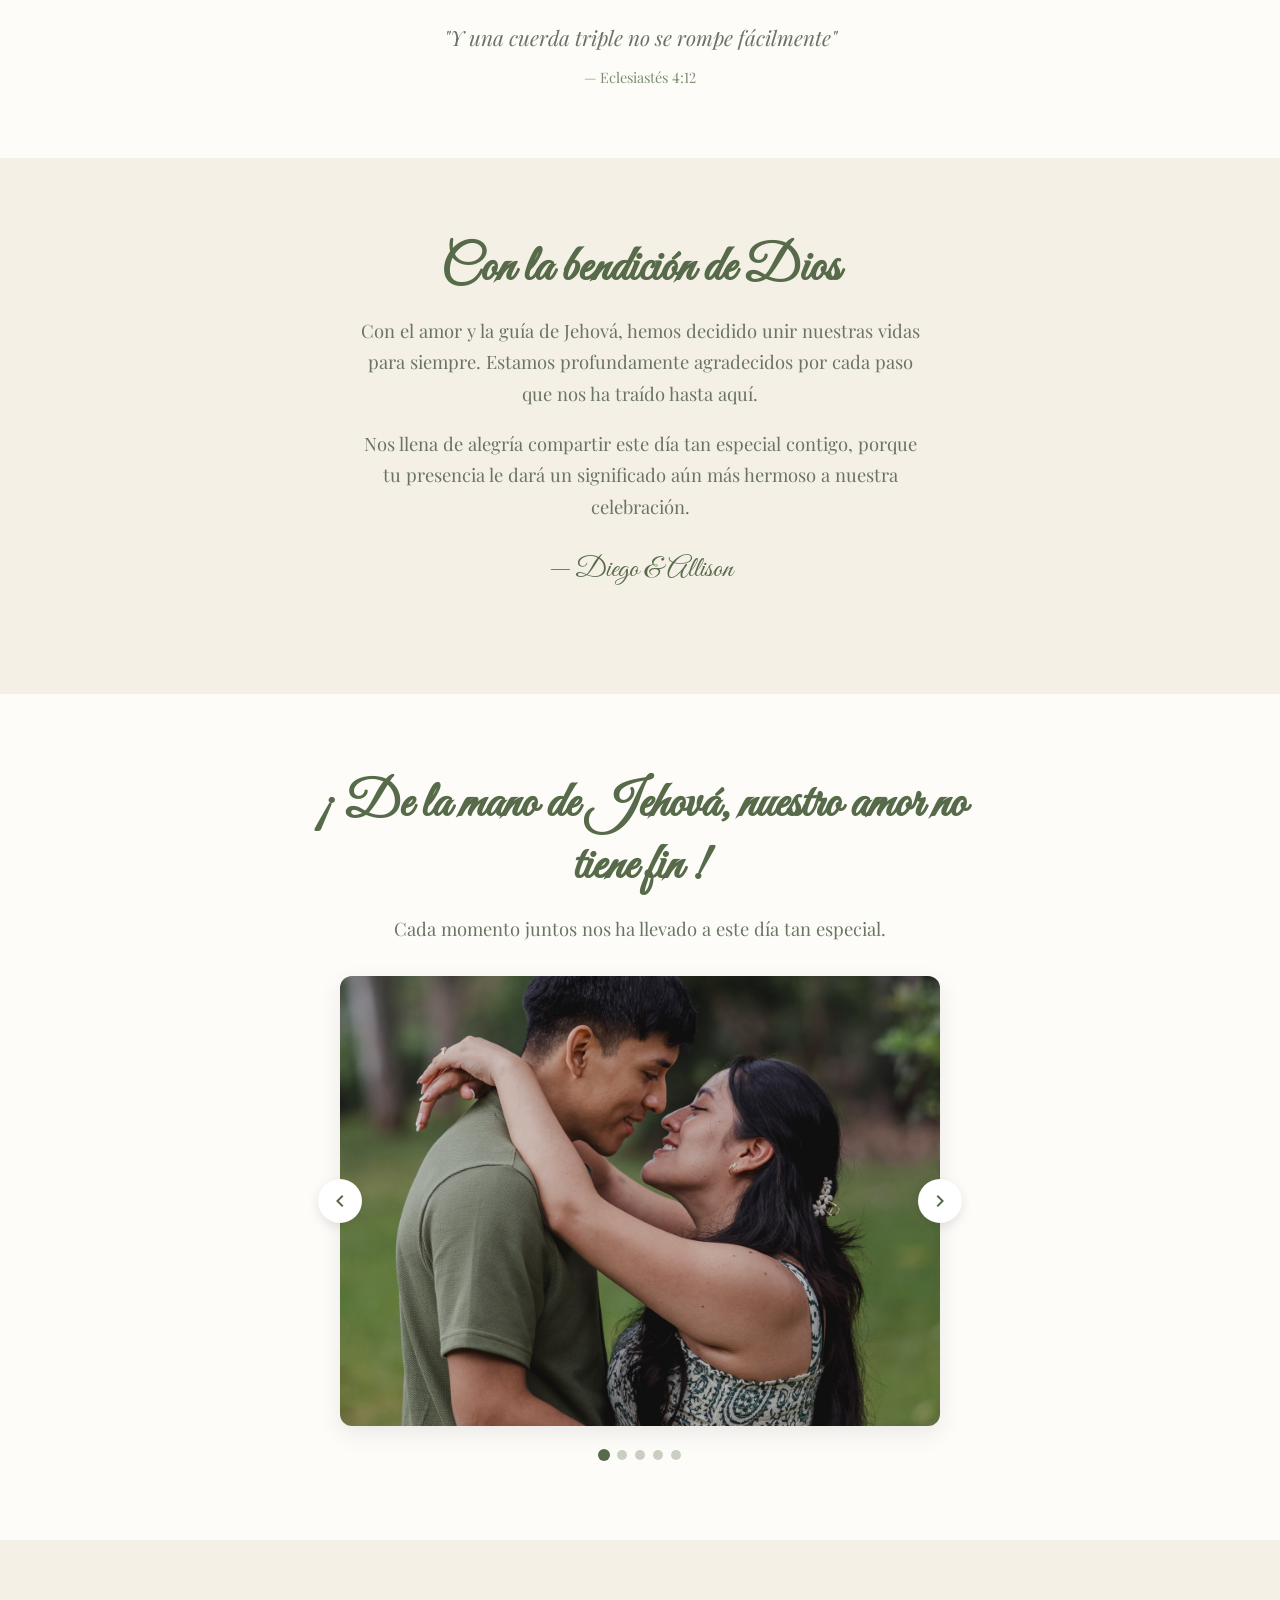
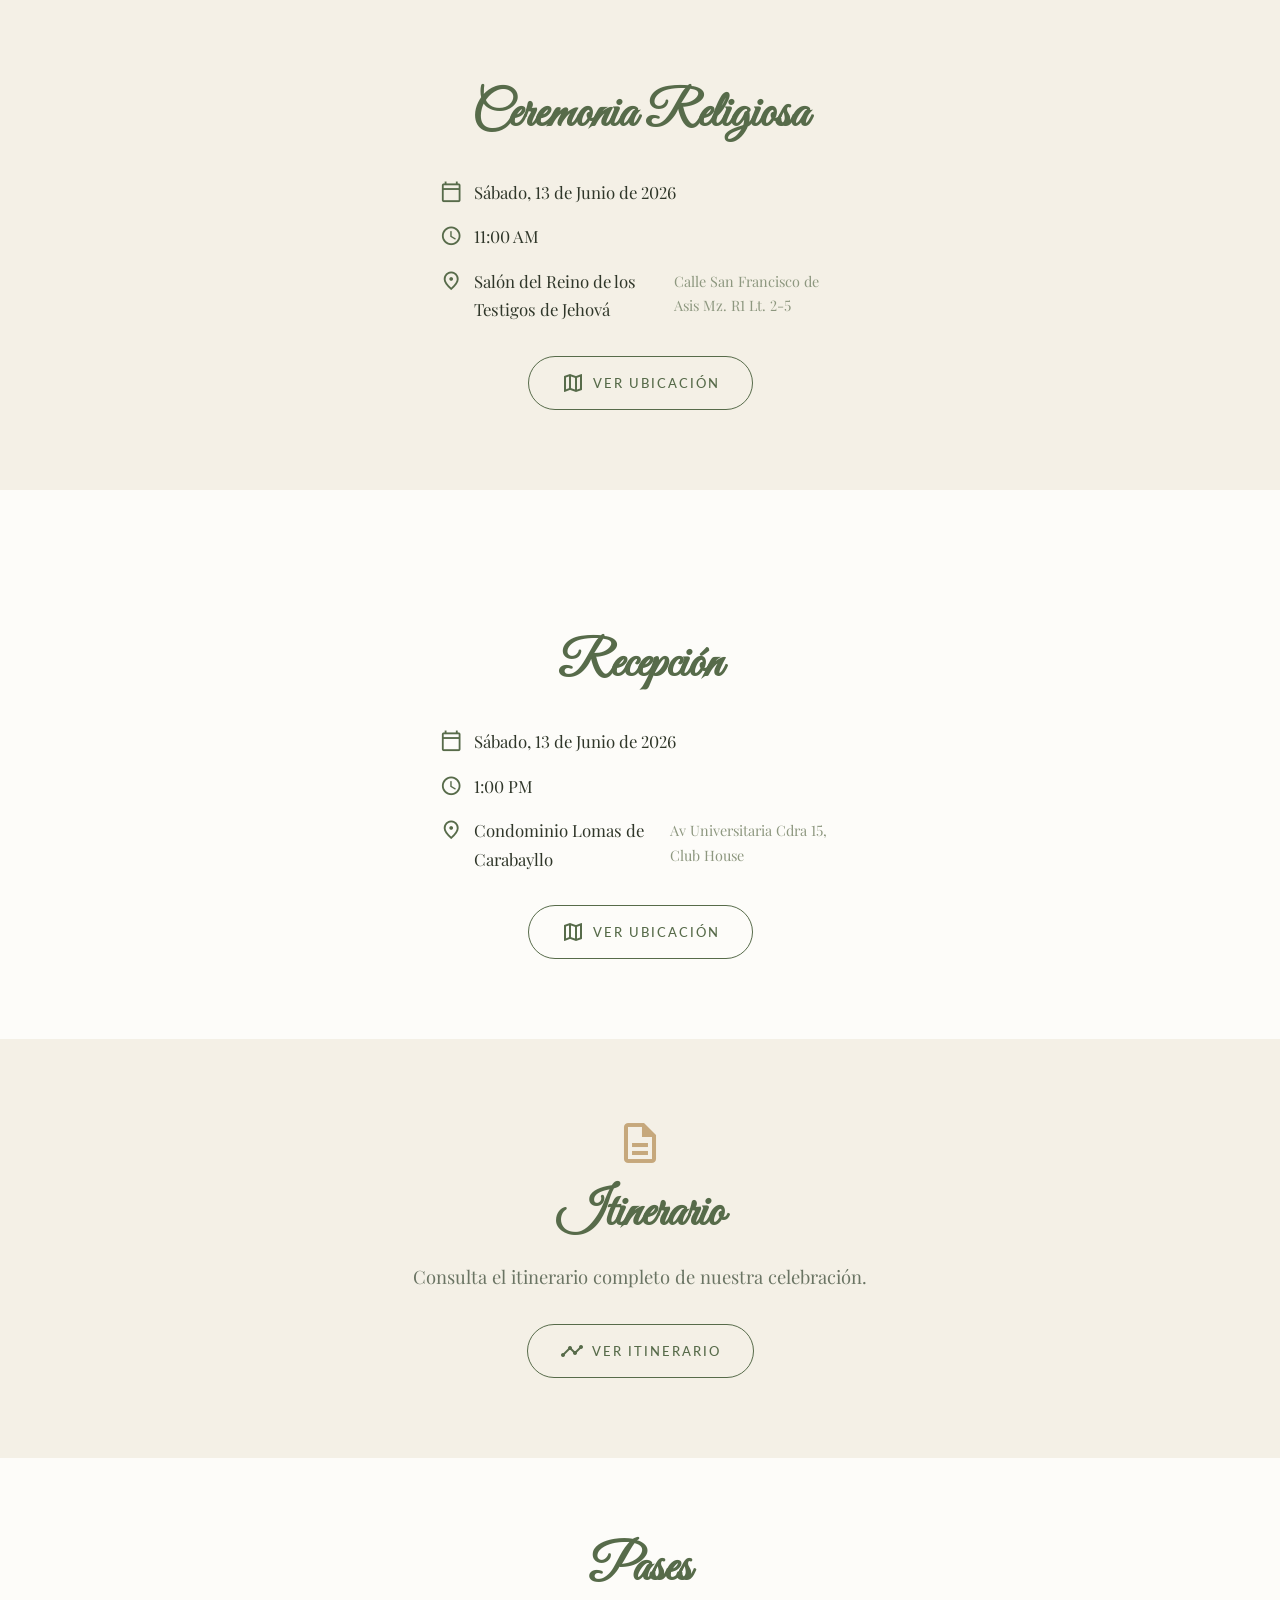
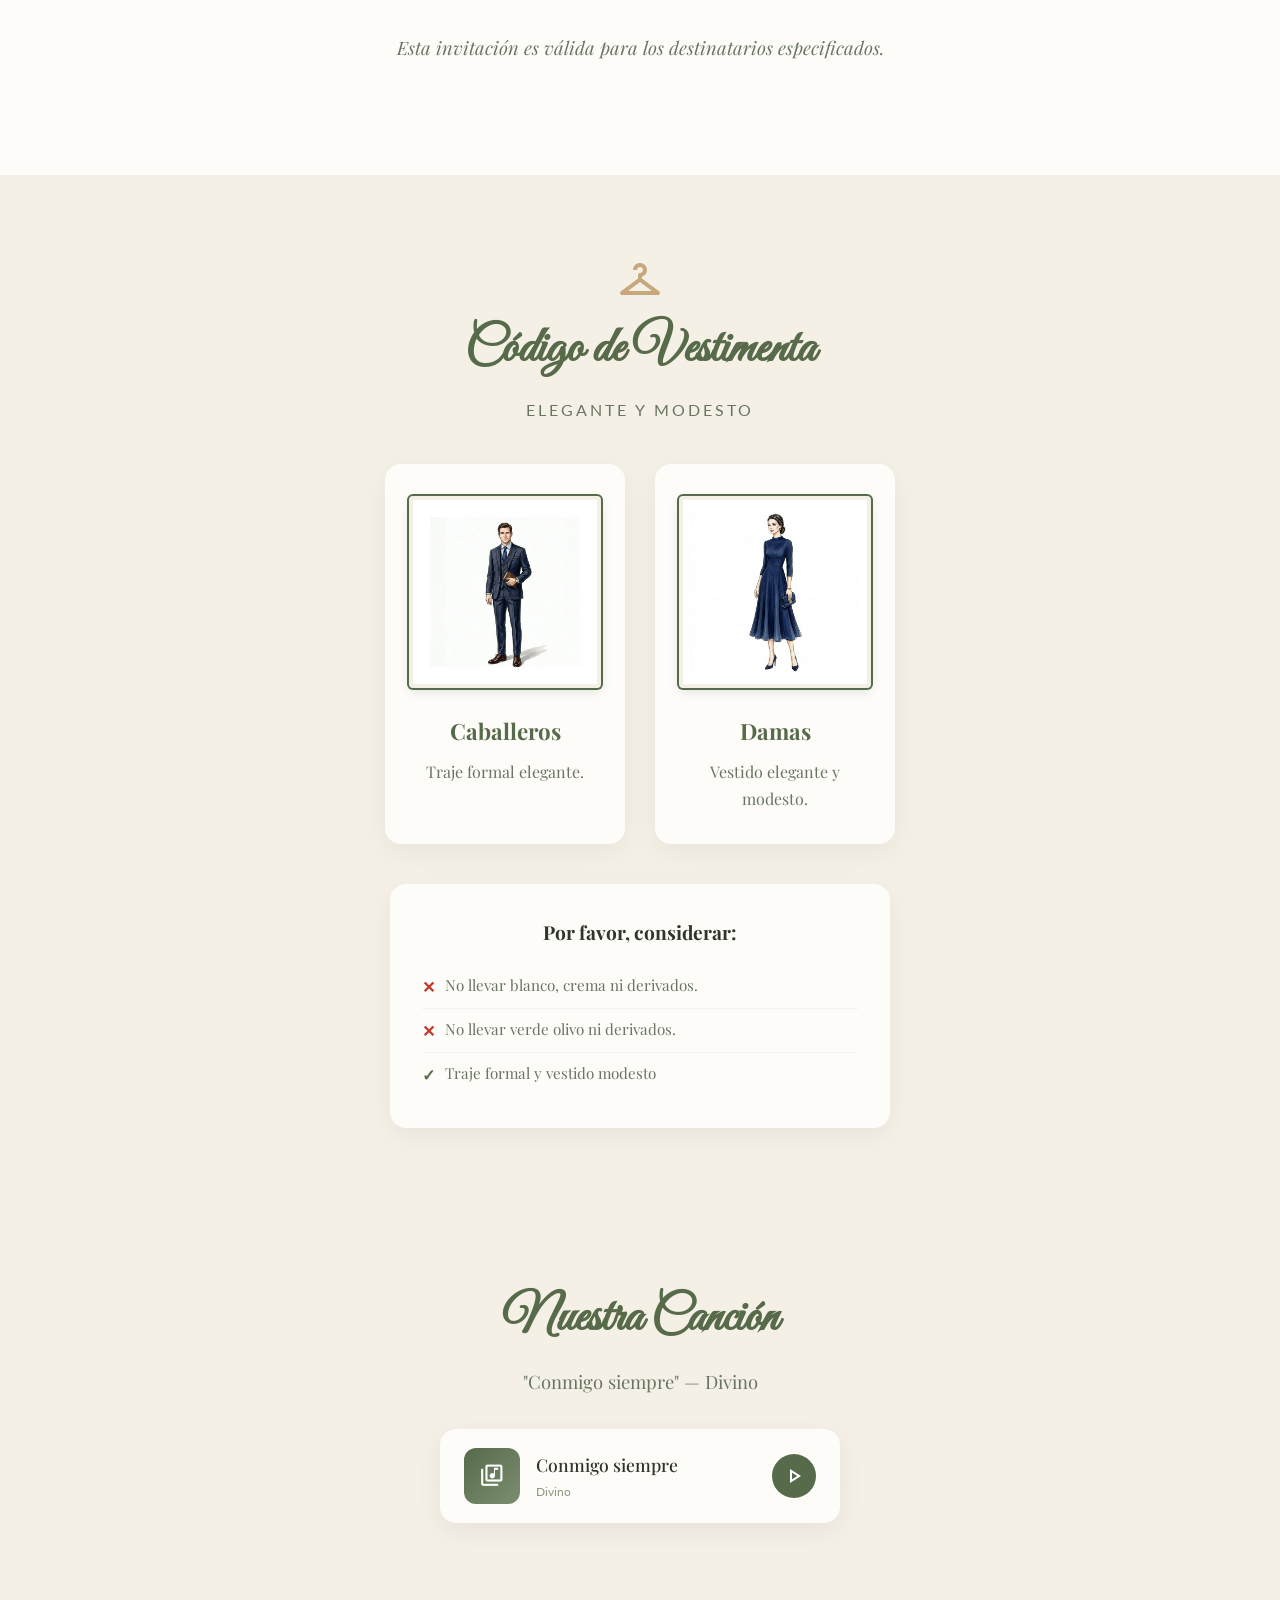
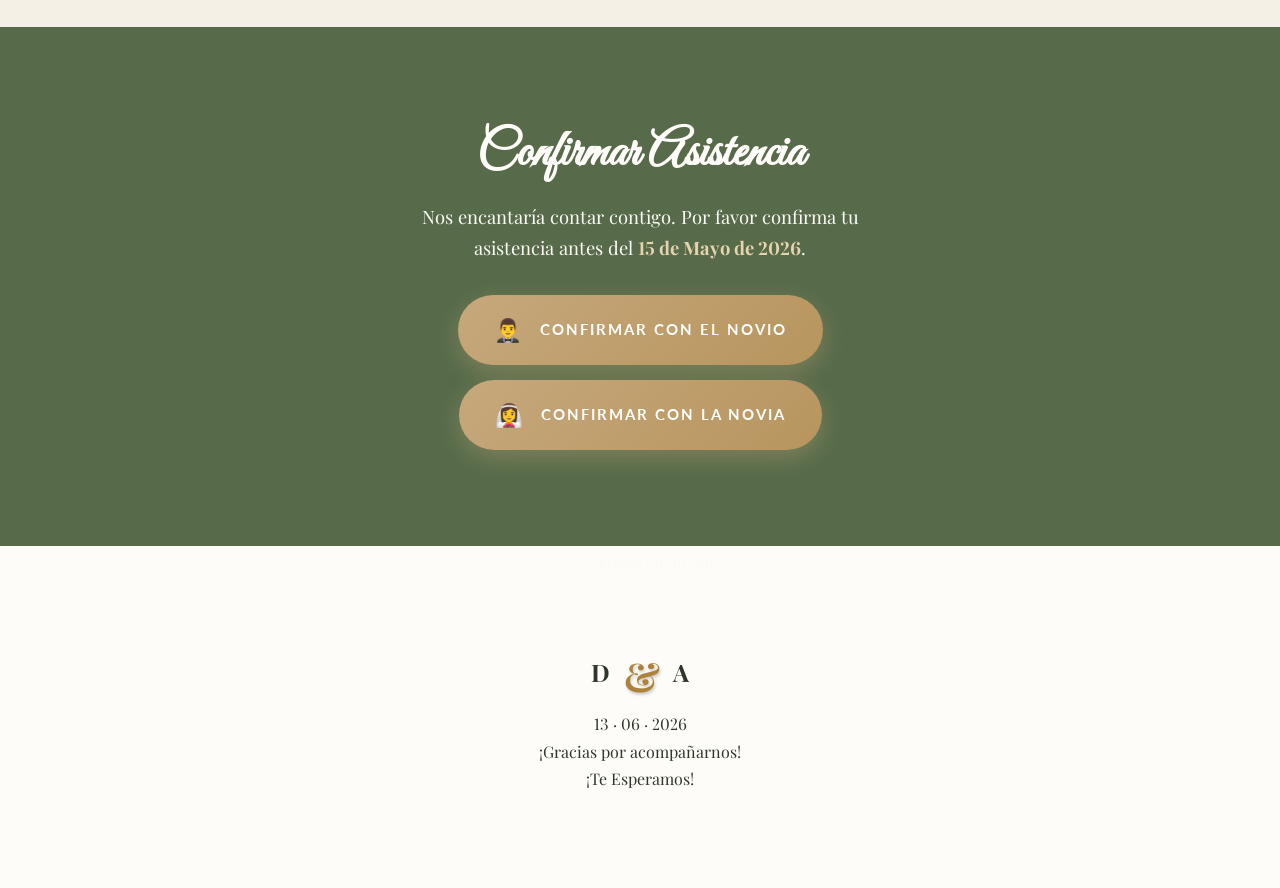
==== commit 6eb91f5d: "Se agrega opción que indica que ya confirmó asistencia" ====
--- a/index.html
+++ b/index.html
@@ -331,7 +331,7 @@
             <div class="dresscode-rules">
                 <h4>Por favor, considerar:</h4>
                 <ul>
-                    <li><span class="rule-no">✕</span> No llevar blanco, crema, rojo ni derivados.</li>
+                    <li><span class="rule-no">✕</span> No llevar blanco, crema ni derivados.</li>
                     <li><span class="rule-no">✕</span> No llevar verde olivo ni derivados.</li>
                     <li><span class="rule-yes">✓</span> Traje formal y vestido modesto</li>
                 </ul>
@@ -372,7 +372,7 @@
                 Nos encantaría contar contigo. Por favor confirma tu asistencia antes del
                 <strong>15 de Mayo de 2026</strong>.
             </p>
-            <div class="rsvp-buttons" style="display: flex; gap: 15px; justify-content: center; flex-wrap: wrap; margin-top: 20px;">
+            <div id="rsvp-buttons" class="rsvp-buttons" style="display: flex; gap: 15px; justify-content: center; flex-wrap: wrap; margin-top: 20px;">
                  <a href="https://wa.me/51959942625?text=Hola,%20confirmo%20mi%20asistencia%20a%20la%20boda,%20ser%C3%A1%20un%20d%C3%ADa%20especial%20%F0%9F%8E%89%F0%9F%92%9A" target="_blank" class="btn btn-rsvp">
                     <span class="rsvp-emoji">🤵‍♂️</span> Confirmar con el Novio
                 </a>
@@ -380,6 +380,13 @@
                     <span class="rsvp-emoji">👰‍♀️</span> Confirmar con la Novia
                 </a>
             </div>
+            
+            <div id="rsvp-confirmed" style="display: none; text-align: center; margin-top: 20px;">
+                <p class="section-text" style="color: var(--gold); font-weight: 600; font-size: 1.2rem; display: flex; align-items: center; justify-content: center; gap: 10px;">
+                    <span class="material-icons-outlined" style="font-size: 2rem;">check_circle</span> 
+                    ¡Ya confirmó su asistencia!
+                </p>
+            </div>
         </div>
     </section>
 
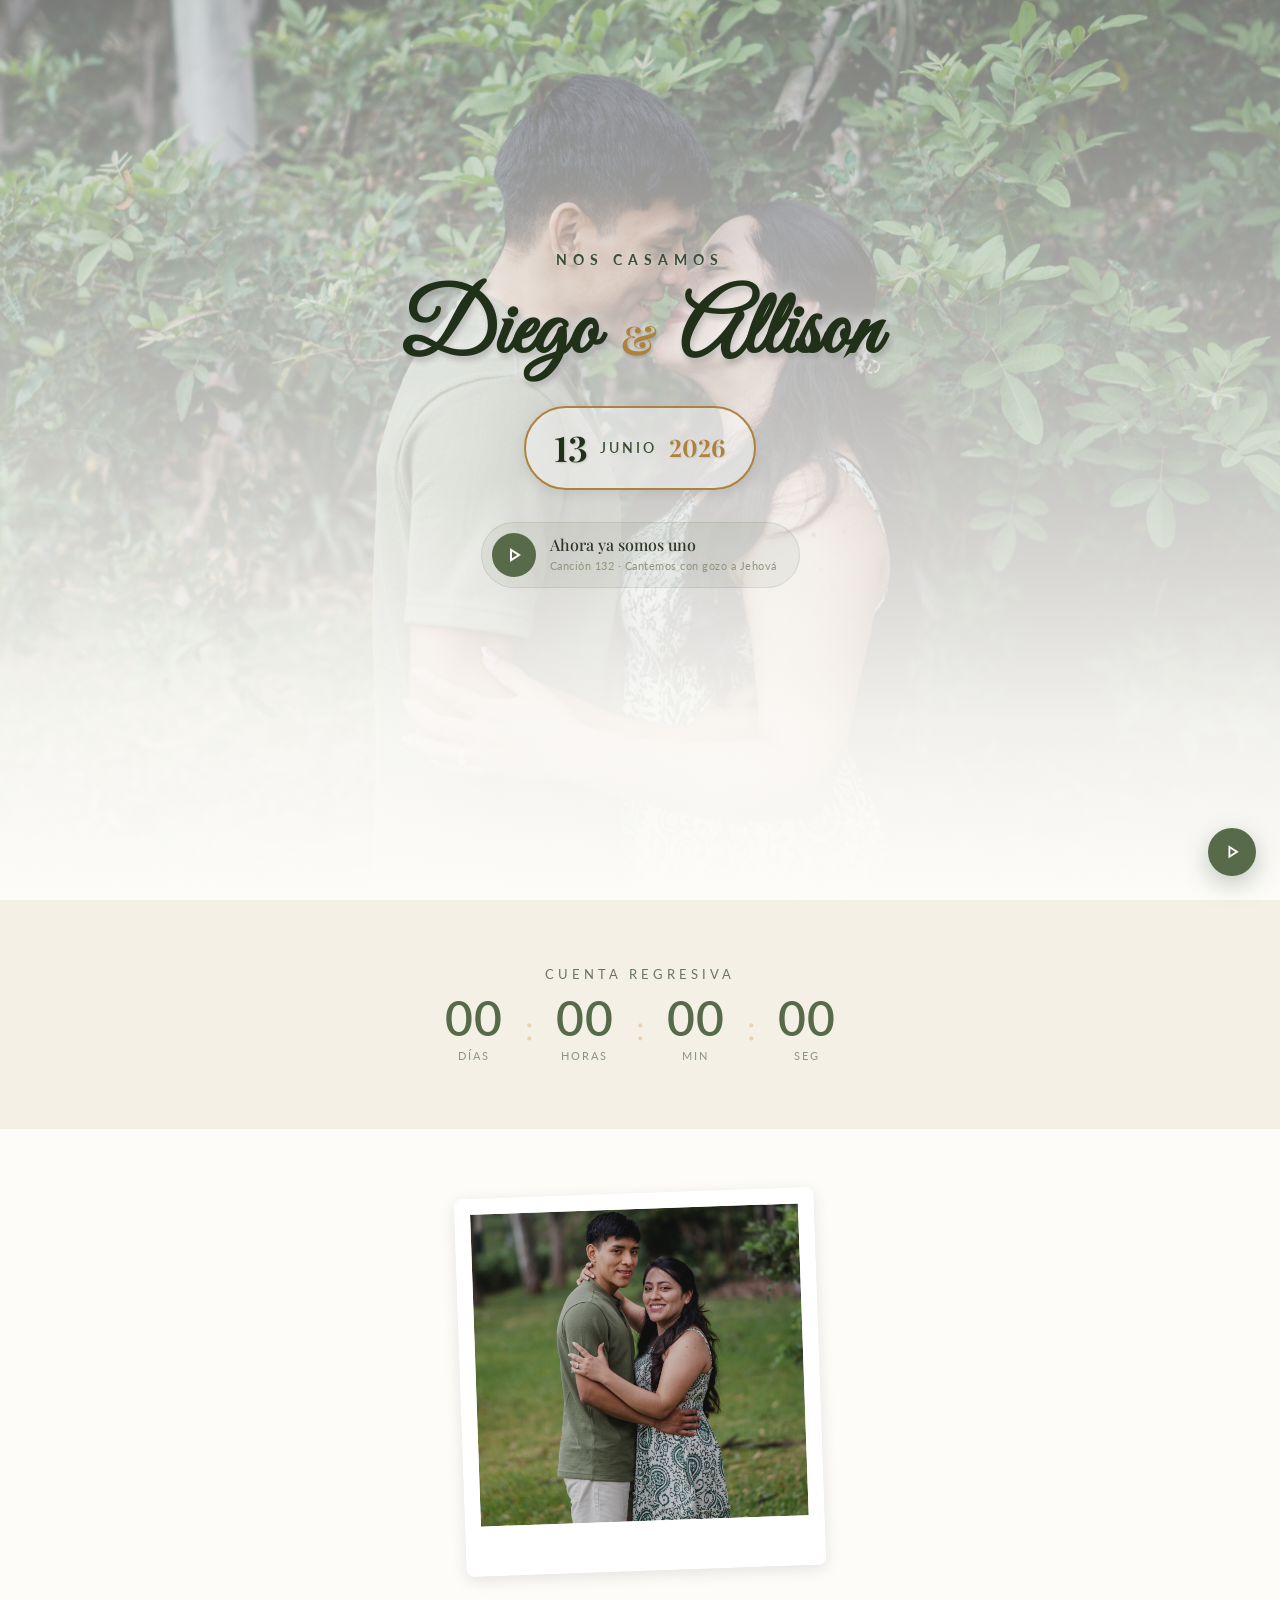
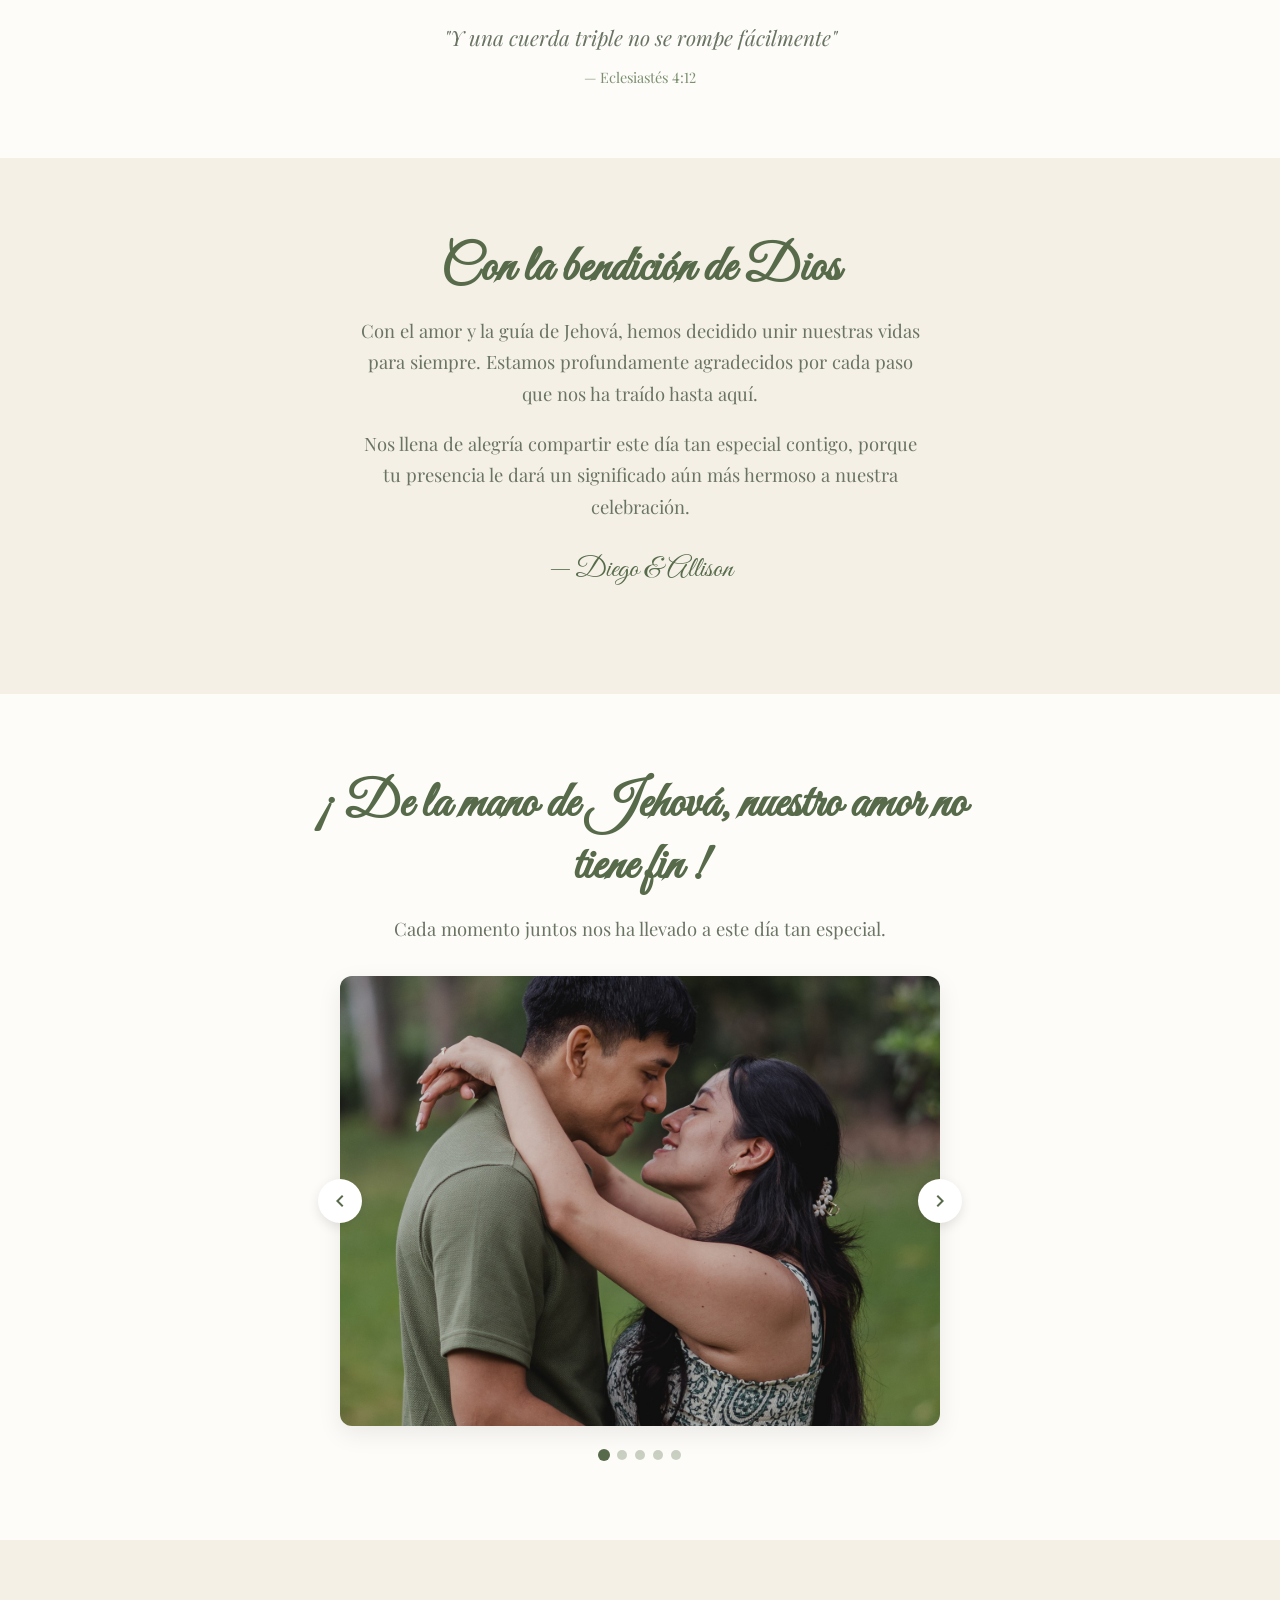
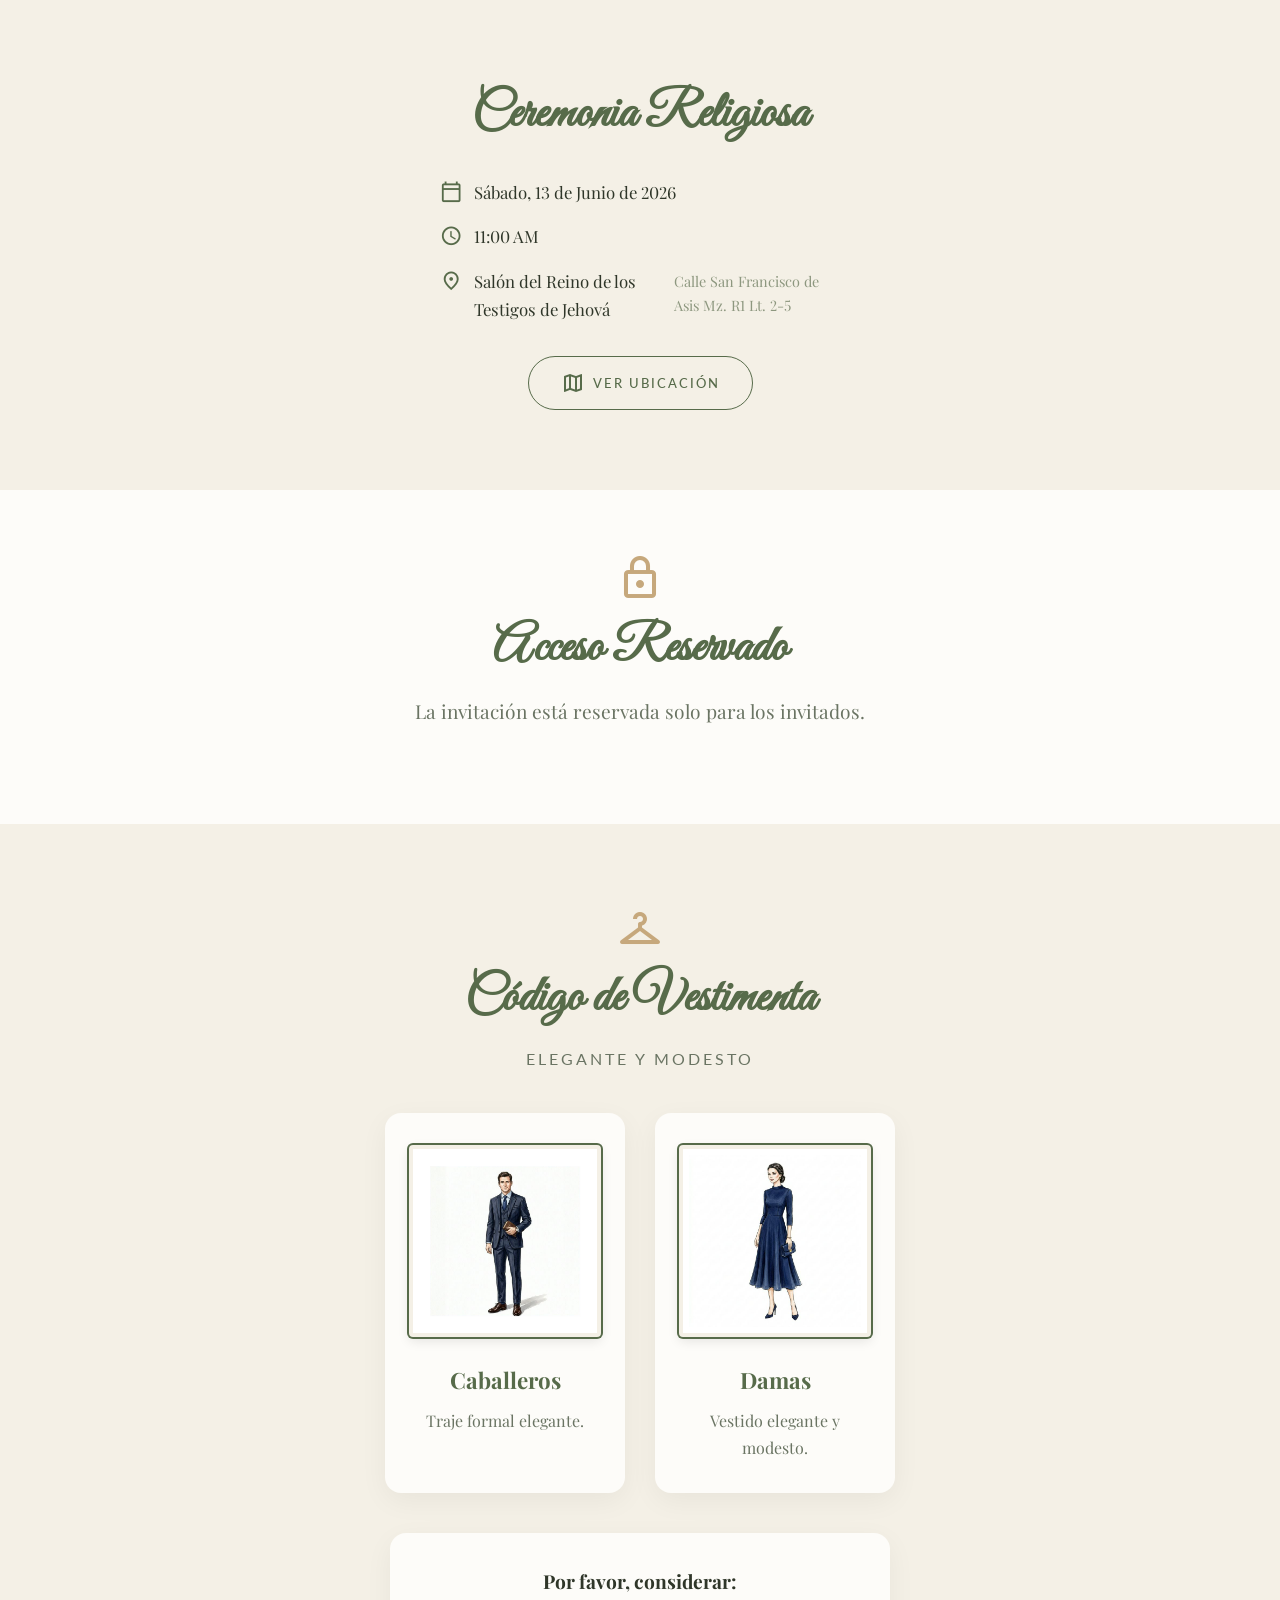
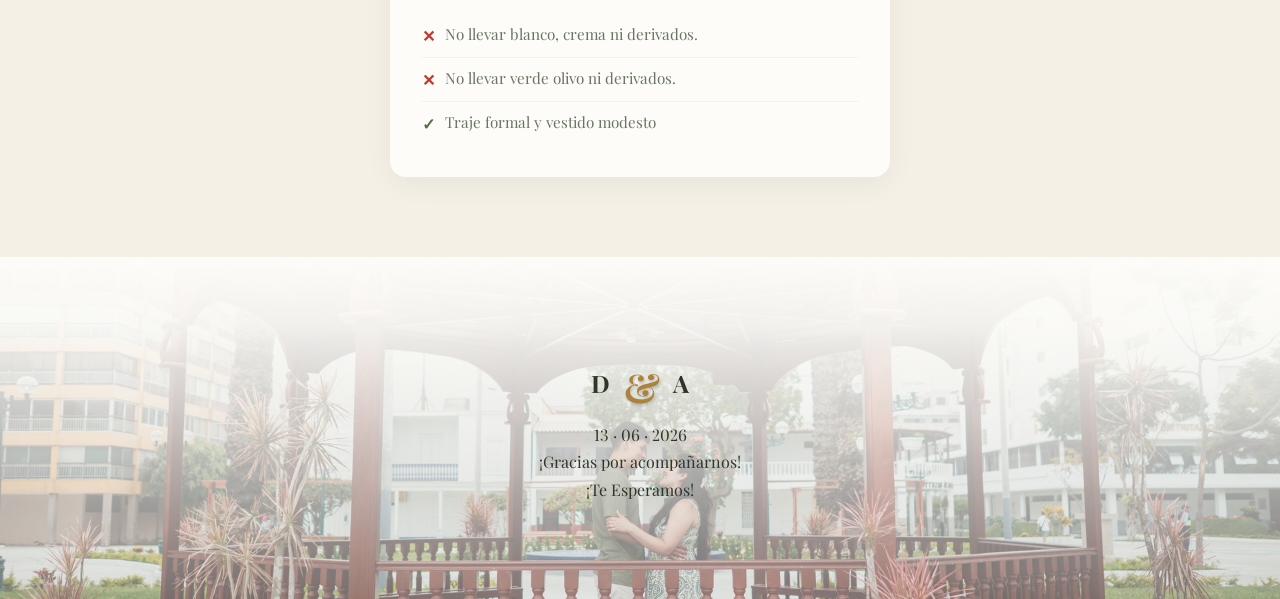
==== commit 4198fff9: "Se agrega footer, y se agrega validación para los no invitados" ====
--- a/index.html
+++ b/index.html
@@ -152,7 +152,6 @@
                 
                 <div class="carousel-viewport">
                     <div class="carousel-track" id="gallery-track">
-                        <!-- Las fotos reales de preboda se colocarán aquí -->
                         <div class="carousel-slide current">
                             <picture>
                                 <source media="(min-width: 1024px)" srcset="assets/images/laptop/foto-31.jpg">
@@ -228,83 +227,144 @@
         </div>
     </section>
 
-    <!-- ============================================
-         RECEPCIÓN
-         ============================================ -->
-    <section id="reception" class="event-section">
-        <div class="container fade-in">
-            <span class="material-icons-outlined event-icon">celebration</span>
-            <h2 class="section-title script-font">Recepción</h2>
-            <div class="event-details-block">
-                <div class="event-detail">
-                    <span class="material-icons-outlined">calendar_today</span>
-                    <p>Sábado, 13 de Junio de 2026</p>
-                </div>
-                <div class="event-detail">
-                    <span class="material-icons-outlined">schedule</span>
-                    <p>1:00 PM</p>
-                </div>
-                <div class="event-detail">
-                    <span class="material-icons-outlined">place</span>
-                    <p>Condominio Lomas de Carabayllo</p>
-                    <p class="sub-detail">Av Universitaria Cdra 15, Club House</p>
-                </div>
-            </div>
-            <a href="https://maps.app.goo.gl/itmpKjtSQ4PJQYcu7" target="_blank" class="btn btn-outline">
-                <span class="material-icons-outlined">map</span> Ver ubicación
-            </a>
-        </div>
-    </section>
-
-    <!-- ============================================
-         ITINERARIO (Download Button)
-         ============================================ -->
-    <section id="itinerary" class="itinerary-section">
-        <div class="container fade-in">
-            <span class="material-icons-outlined event-icon">description</span>
-            <h2 class="section-title script-font">Itinerario</h2>
-            <p class="section-text">Consulta el itinerario completo de nuestra celebración.</p>
-            <a href="assets/itinerario.html" class="btn btn-outline">
-                <span class="material-icons-outlined">timeline</span> Ver Itinerario
-            </a>
-        </div>
-    </section>
-
-    <!-- ============================================
-         PASES (Cargados dinámicamente)
-         ============================================ -->
-    <section id="passes" class="passes-section">
-        <div class="container fade-in">
-            <h2 class="section-title script-font">Pases</h2>
-            
-            <div id="passes-content" style="display: none;">
-                <p class="section-text guest-names-text" id="guest-names">Nuestros Invitados</p>
-                <p class="section-text">Hemos reservado para ustedes:</p>
+    <!-- Contenedor para el mensaje de acceso restringido -->
+    <section id="access-denied" class="access-denied-section" style="display: none; padding: 4rem 0; text-align: center;">
+        <div class="container fade-in">
+            <span class="material-icons-outlined" style="font-size: 3rem; color: var(--gold); margin-bottom: 1rem;">lock</span>
+            <h2 class="section-title script-font">Acceso Reservado</h2>
+            <p class="section-text" style="font-size: 1.2rem;">La invitación está reservada solo para los invitados.</p>
+        </div>
+    </section>
+
+    <!-- Contenedor principal de la invitación (se mostrará solo a invitados válidos) -->
+    <div id="invitation-content" style="display: none;">
+        <!-- ============================================
+             RECEPCIÓN
+             ============================================ -->
+        <section id="reception" class="event-section">
+            <div class="container fade-in">
+                <span class="material-icons-outlined event-icon">celebration</span>
+                <h2 class="section-title script-font">Recepción</h2>
+                <div class="event-details-block">
+                    <div class="event-detail">
+                        <span class="material-icons-outlined">calendar_today</span>
+                        <p>Sábado, 13 de Junio de 2026</p>
+                    </div>
+                    <div class="event-detail">
+                        <span class="material-icons-outlined">schedule</span>
+                        <p>1:00 PM</p>
+                    </div>
+                    <div class="event-detail">
+                        <span class="material-icons-outlined">place</span>
+                        <p>Condominio Lomas de Carabayllo</p>
+                        <p class="sub-detail">Av Universitaria Cdra 15, Club House</p>
+                    </div>
+                </div>
+                <a href="https://maps.app.goo.gl/itmpKjtSQ4PJQYcu7" target="_blank" class="btn btn-outline">
+                    <span class="material-icons-outlined">map</span> Ver ubicación
+                </a>
+            </div>
+        </section>
+
+        <!-- ============================================
+             ITINERARIO
+             ============================================ -->
+        <section id="itinerary" class="itinerary-section">
+            <div class="container fade-in">
+                <span class="material-icons-outlined event-icon">description</span>
+                <h2 class="section-title script-font">Itinerario</h2>
+                <p class="section-text">Consulta el itinerario completo de nuestra celebración.</p>
+                <a href="assets/itinerario.html" class="btn btn-outline">
+                    <span class="material-icons-outlined">timeline</span> Ver Itinerario
+                </a>
+            </div>
+        </section>
+
+        <!-- ============================================
+             PASES
+             ============================================ -->
+        <section id="passes" class="passes-section">
+            <div class="container fade-in">
+                <h2 class="section-title script-font">Pases</h2>
                 
-                <div class="passes-grid">
-                    <div class="pass-card">
-                        <div class="passes-badge">
-                            <span class="passes-number" id="guest-count">1</span>
-                        </div>
-                        <p class="passes-note">Pases Personales</p>
-                    </div>
-                    <div class="pass-card" id="table-card">
-                        <div class="passes-badge table-badge">
-                            <span class="passes-number" id="guest-table">-</span>
-                        </div>
-                        <p class="passes-note">Mesa</p>
-                    </div>
-                </div>
-            </div>
-            
-            <!-- Loading and Error States -->
-            <div id="passes-loading" class="passes-status-msg">Cargando información de tu invitación...</div>
-            <div id="passes-error" class="passes-status-msg" style="display: none;">No se pudo encontrar tu invitación. Por favor, verifica el enlace.</div>
-            <div id="passes-empty" class="passes-status-msg" style="display: none;">
-                <p class="section-text">Esta invitación es válida para los destinatarios especificados.</p>
-            </div>
-        </div>
-    </section>
+                <div id="passes-content" style="display: none;">
+                    <p class="section-text guest-names-text" id="guest-names">Nuestros Invitados</p>
+                    <p class="section-text">Hemos reservado para ustedes:</p>
+                    
+                    <div class="passes-grid">
+                        <div class="pass-card">
+                            <div class="passes-badge">
+                                <span class="passes-number" id="guest-count">1</span>
+                            </div>
+                            <p class="passes-note">Pases Personales</p>
+                        </div>
+                        <div class="pass-card" id="table-card">
+                            <div class="passes-badge table-badge">
+                                <span class="passes-number" id="guest-table">-</span>
+                            </div>
+                            <p class="passes-note">Mesa</p>
+                        </div>
+                    </div>
+                </div>
+                
+                <div id="passes-loading" class="passes-status-msg">Cargando información de tu invitación...</div>
+                <div id="passes-error" class="passes-status-msg" style="display: none;">No se pudo encontrar tu invitación. Por favor, verifica el enlace.</div>
+                <div id="passes-empty" class="passes-status-msg" style="display: none;">
+                    <p class="section-text">Esta invitación es válida para los destinatarios especificados.</p>
+                </div>
+            </div>
+        </section>
+
+        <!-- ============================================
+             NUESTRA CANCIÓN
+             ============================================ -->
+        <section id="our-song" class="our-song-section">
+            <div class="container fade-in">
+                <h2 class="section-title script-font">Nuestra Canción</h2>
+                <p class="section-text">"Conmigo siempre" — Divino</p>
+                <div class="song-player-card">
+                    <div class="song-art">
+                        <span class="material-icons-outlined">library_music</span>
+                    </div>
+                    <div class="song-info">
+                        <p class="song-title">Conmigo siempre</p>
+                        <p class="song-artist">Divino</p>
+                    </div>
+                    <button id="song-play-btn" class="song-play-btn" title="Reproducir">
+                        <span class="material-icons-outlined" id="song-play-icon">play_arrow</span>
+                    </button>
+                </div>
+            </div>
+        </section>
+
+        <!-- ============================================
+             RSVP
+             ============================================ -->
+        <section id="rsvp" class="rsvp-section">
+            <div class="container fade-in">
+                <h2 class="section-title script-font rsvp-title">Confirmar Asistencia</h2>
+                <p class="section-text rsvp-text">
+                    Nos encantaría contar contigo. Por favor confirma tu asistencia antes del
+                    <strong>15 de Mayo de 2026</strong>.
+                </p>
+                <div id="rsvp-buttons" class="rsvp-buttons" style="display: flex; gap: 15px; justify-content: center; flex-wrap: wrap; margin-top: 20px;">
+                     <a href="https://wa.me/51959942625?text=Hola,%20confirmo%20mi%20asistencia%20a%20la%20boda,%20ser%C3%A1%20un%20d%C3%ADa%20especial%20%F0%9F%8E%89%F0%9F%92%9A" target="_blank" class="btn btn-rsvp">
+                        <span class="rsvp-emoji">🤵‍♂️</span> Confirmar con el Novio
+                    </a>
+                    <a href="https://wa.me/51933252815?text=Hola,%20confirmo%20mi%20asistencia%20a%20la%20boda%20con%20mucha%20alegr%C3%ADa%20%F0%9F%92%8D%E2%9C%A8" target="_blank" class="btn btn-rsvp">
+                        <span class="rsvp-emoji">👰‍♀️</span> Confirmar con la Novia
+                    </a>
+                </div>
+                
+                <div id="rsvp-confirmed" style="display: none; text-align: center; margin-top: 20px;">
+                    <p class="section-text" style="color: var(--gold); font-weight: 600; font-size: 1.2rem; display: flex; align-items: center; justify-content: center; gap: 10px;">
+                        <span class="material-icons-outlined" style="font-size: 2rem;">check_circle</span> 
+                        ¡Ya confirmó su asistencia!
+                    </p>
+                </div>
+            </div>
+        </section>
+    </div> <!-- Fin de #invitation-content -->
 
     <!-- ============================================
          CÓDIGO DE VESTIMENTA
@@ -339,64 +399,17 @@
         </div>
     </section>
 
-
-    <!-- ============================================
-         CANCIÓN: Conmigo siempre
-         ============================================ -->
-    <section id="our-song" class="our-song-section">
-        <div class="container fade-in">
-            <h2 class="section-title script-font">Nuestra Canción</h2>
-            <p class="section-text">"Conmigo siempre" — Divino</p>
-            <div class="song-player-card">
-                <div class="song-art">
-                    <span class="material-icons-outlined">library_music</span>
-                </div>
-                <div class="song-info">
-                    <p class="song-title">Conmigo siempre</p>
-                    <p class="song-artist">Divino</p>
-                </div>
-                <button id="song-play-btn" class="song-play-btn" title="Reproducir">
-                    <span class="material-icons-outlined" id="song-play-icon">play_arrow</span>
-                </button>
-            </div>
-        </div>
-    </section>
-
-    <!-- ============================================
-         CONFIRMAR ASISTENCIA (RSVP)
-         ============================================ -->
-    <section id="rsvp" class="rsvp-section">
-        <div class="container fade-in">
-            <h2 class="section-title script-font rsvp-title">Confirmar Asistencia</h2>
-            <p class="section-text rsvp-text">
-                Nos encantaría contar contigo. Por favor confirma tu asistencia antes del
-                <strong>15 de Mayo de 2026</strong>.
-            </p>
-            <div id="rsvp-buttons" class="rsvp-buttons" style="display: flex; gap: 15px; justify-content: center; flex-wrap: wrap; margin-top: 20px;">
-                 <a href="https://wa.me/51959942625?text=Hola,%20confirmo%20mi%20asistencia%20a%20la%20boda,%20ser%C3%A1%20un%20d%C3%ADa%20especial%20%F0%9F%8E%89%F0%9F%92%9A" target="_blank" class="btn btn-rsvp">
-                    <span class="rsvp-emoji">🤵‍♂️</span> Confirmar con el Novio
-                </a>
-                <a href="https://wa.me/51933252815?text=Hola,%20confirmo%20mi%20asistencia%20a%20la%20boda%20con%20mucha%20alegr%C3%ADa%20%F0%9F%92%8D%E2%9C%A8" target="_blank" class="btn btn-rsvp">
-                    <span class="rsvp-emoji">👰‍♀️</span> Confirmar con la Novia
-                </a>
-            </div>
-            
-            <div id="rsvp-confirmed" style="display: none; text-align: center; margin-top: 20px;">
-                <p class="section-text" style="color: var(--gold); font-weight: 600; font-size: 1.2rem; display: flex; align-items: center; justify-content: center; gap: 10px;">
-                    <span class="material-icons-outlined" style="font-size: 2rem;">check_circle</span> 
-                    ¡Ya confirmó su asistencia!
-                </p>
-            </div>
-        </div>
-    </section>
-
     <!-- ============================================
          FOOTER
          ============================================ -->
     <footer class="site-footer">
         <!-- Pre-wedding photo background -->
         <div class="footer-bg">
-            <img src="assets/images/hero_prewedding.png" alt="Preboda en Ancón" class="footer-bg-img">
+            <picture>
+                <source media="(min-width: 1024px)" srcset="assets/images/laptop/foto-43.jpg?v=1.2">
+                <source media="(min-width: 768px)" srcset="assets/images/tablet/foto-43.jpg?v=1.2">
+                <img src="assets/images/mobile/foto-43.jpg?v=1.2" alt="Diego y Allison" class="footer-bg-img">
+            </picture>
             <div class="footer-bg-overlay"></div>
         </div>
         <div class="footer-content">
--- a/css/styles.css
+++ b/css/styles.css
@@ -1022,7 +1022,7 @@
     width: 100%;
     height: 100%;
     object-fit: cover;
-    object-position: center bottom;
+    object-position: center;
     display: block;
 }
 
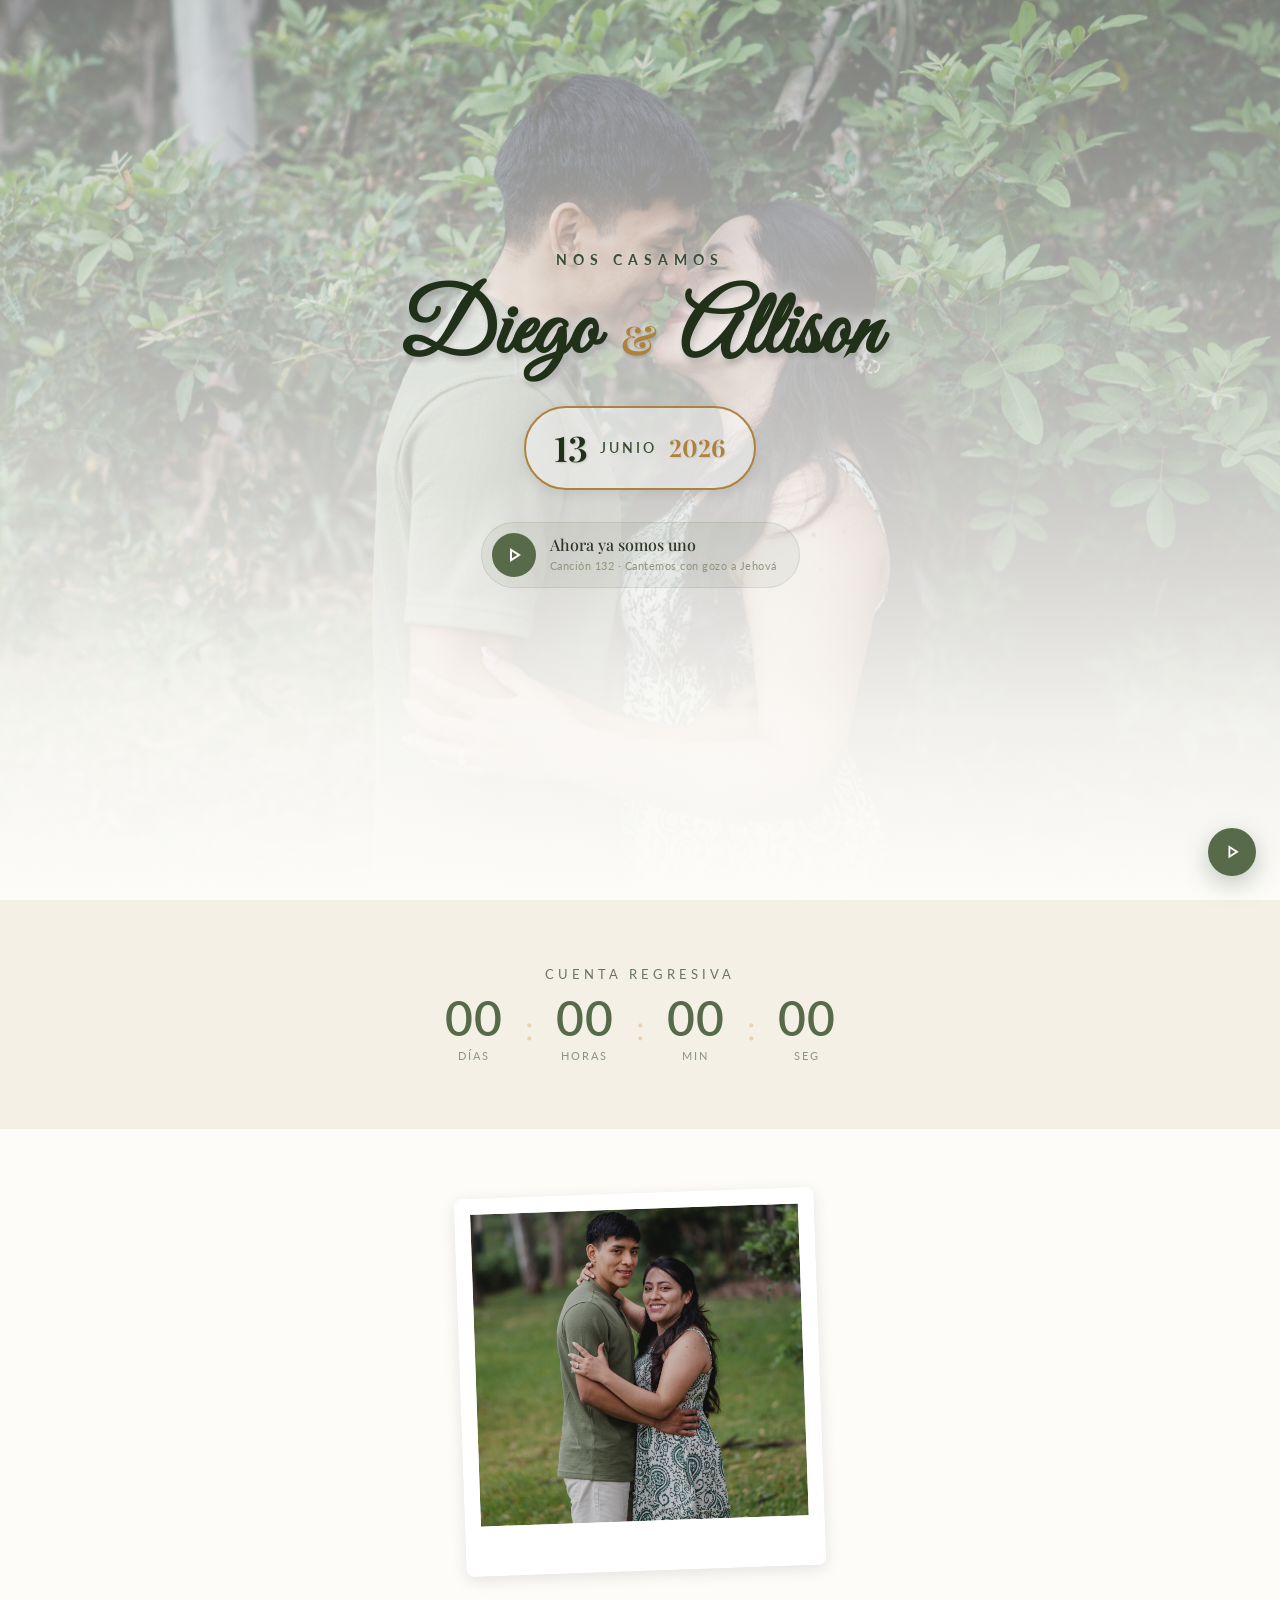
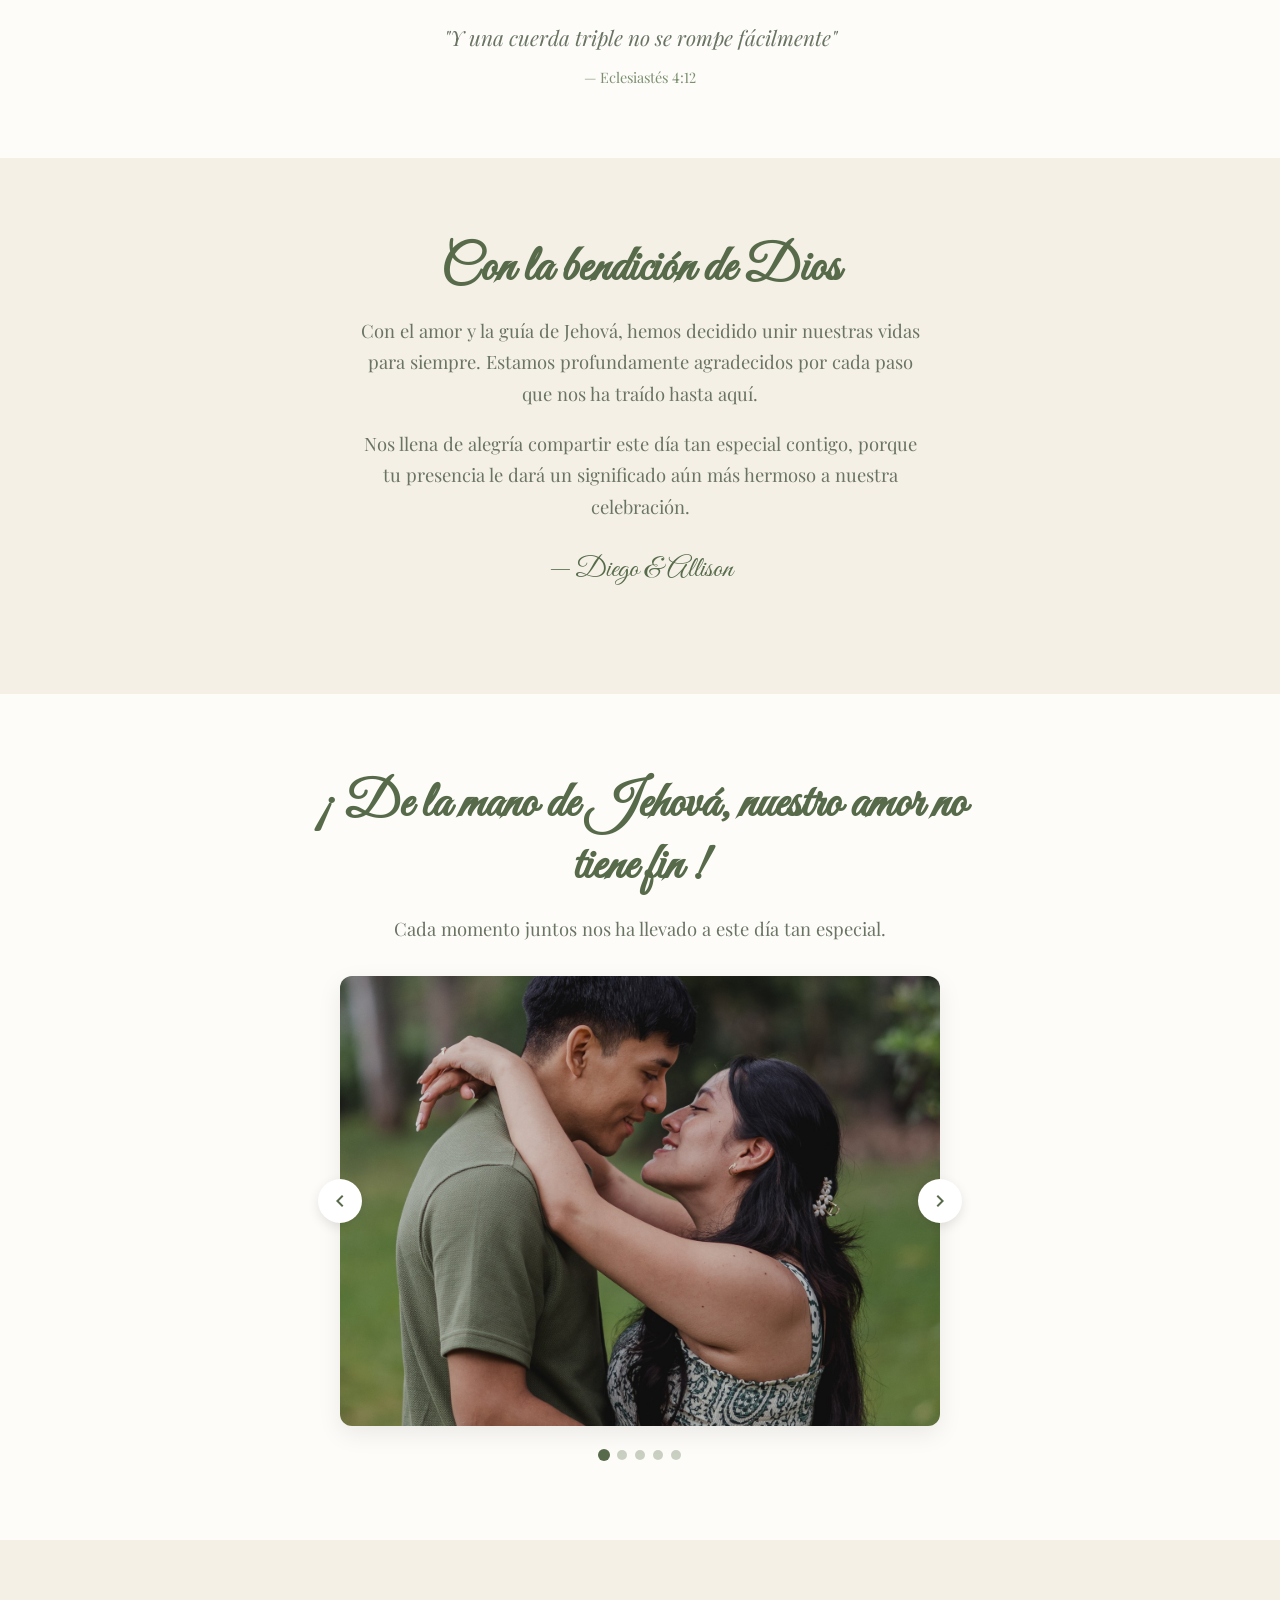
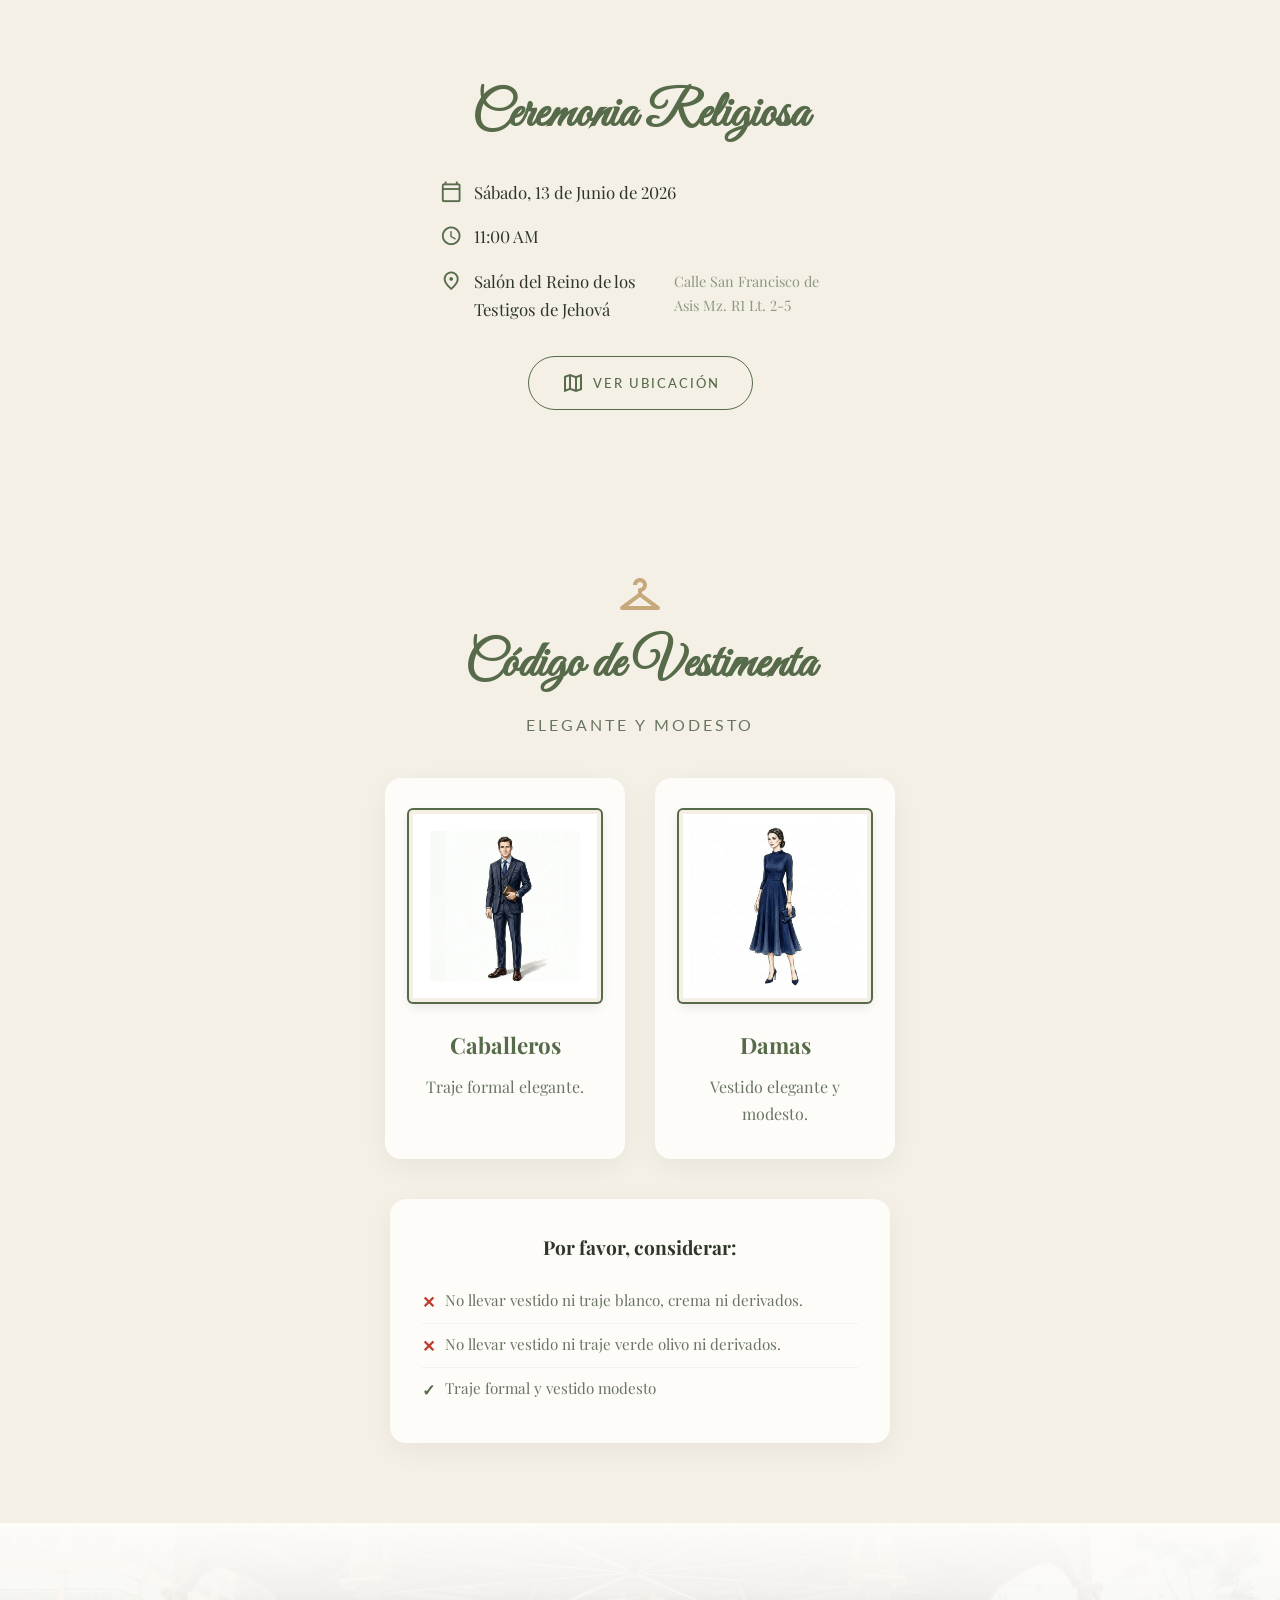
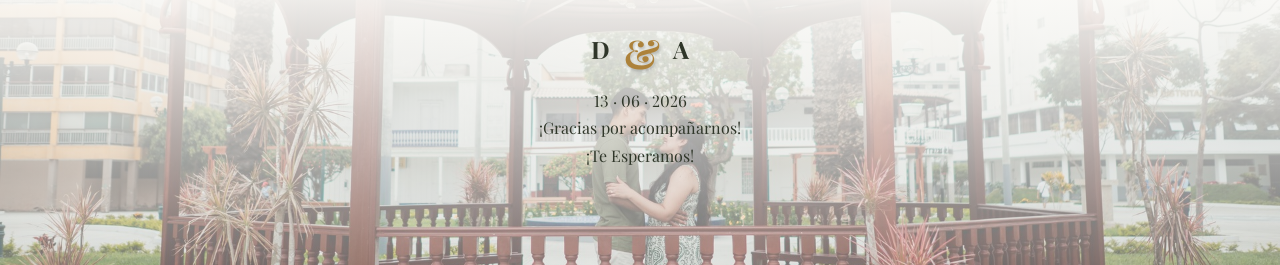
==== commit f13ad85e: "Eliminando sección restringido" ====
--- a/index.html
+++ b/index.html
@@ -391,8 +391,8 @@
             <div class="dresscode-rules">
                 <h4>Por favor, considerar:</h4>
                 <ul>
-                    <li><span class="rule-no">✕</span> No llevar blanco, crema ni derivados.</li>
-                    <li><span class="rule-no">✕</span> No llevar verde olivo ni derivados.</li>
+                    <li><span class="rule-no">✕</span> No llevar vestido ni traje blanco, crema ni derivados.</li>
+                    <li><span class="rule-no">✕</span> No llevar vestido ni traje verde olivo ni derivados.</li>
                     <li><span class="rule-yes">✓</span> Traje formal y vestido modesto</li>
                 </ul>
             </div>
